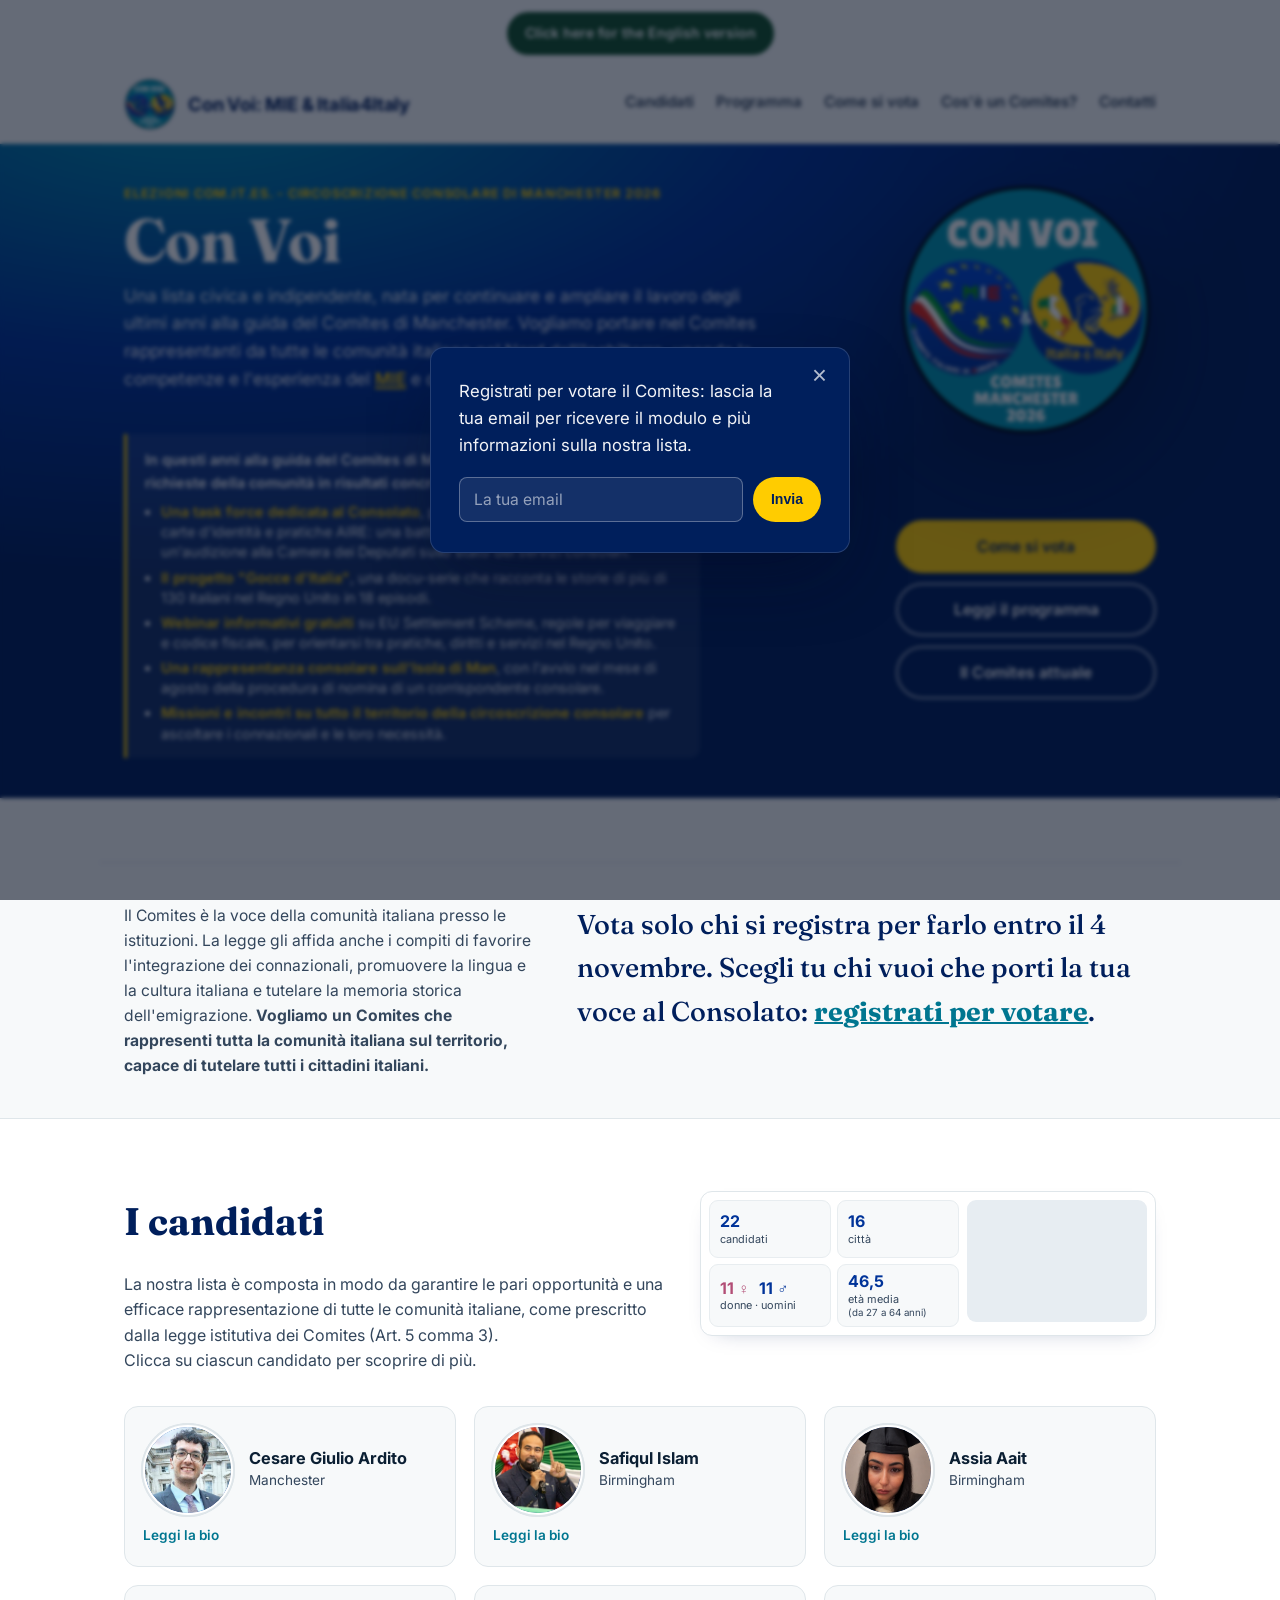
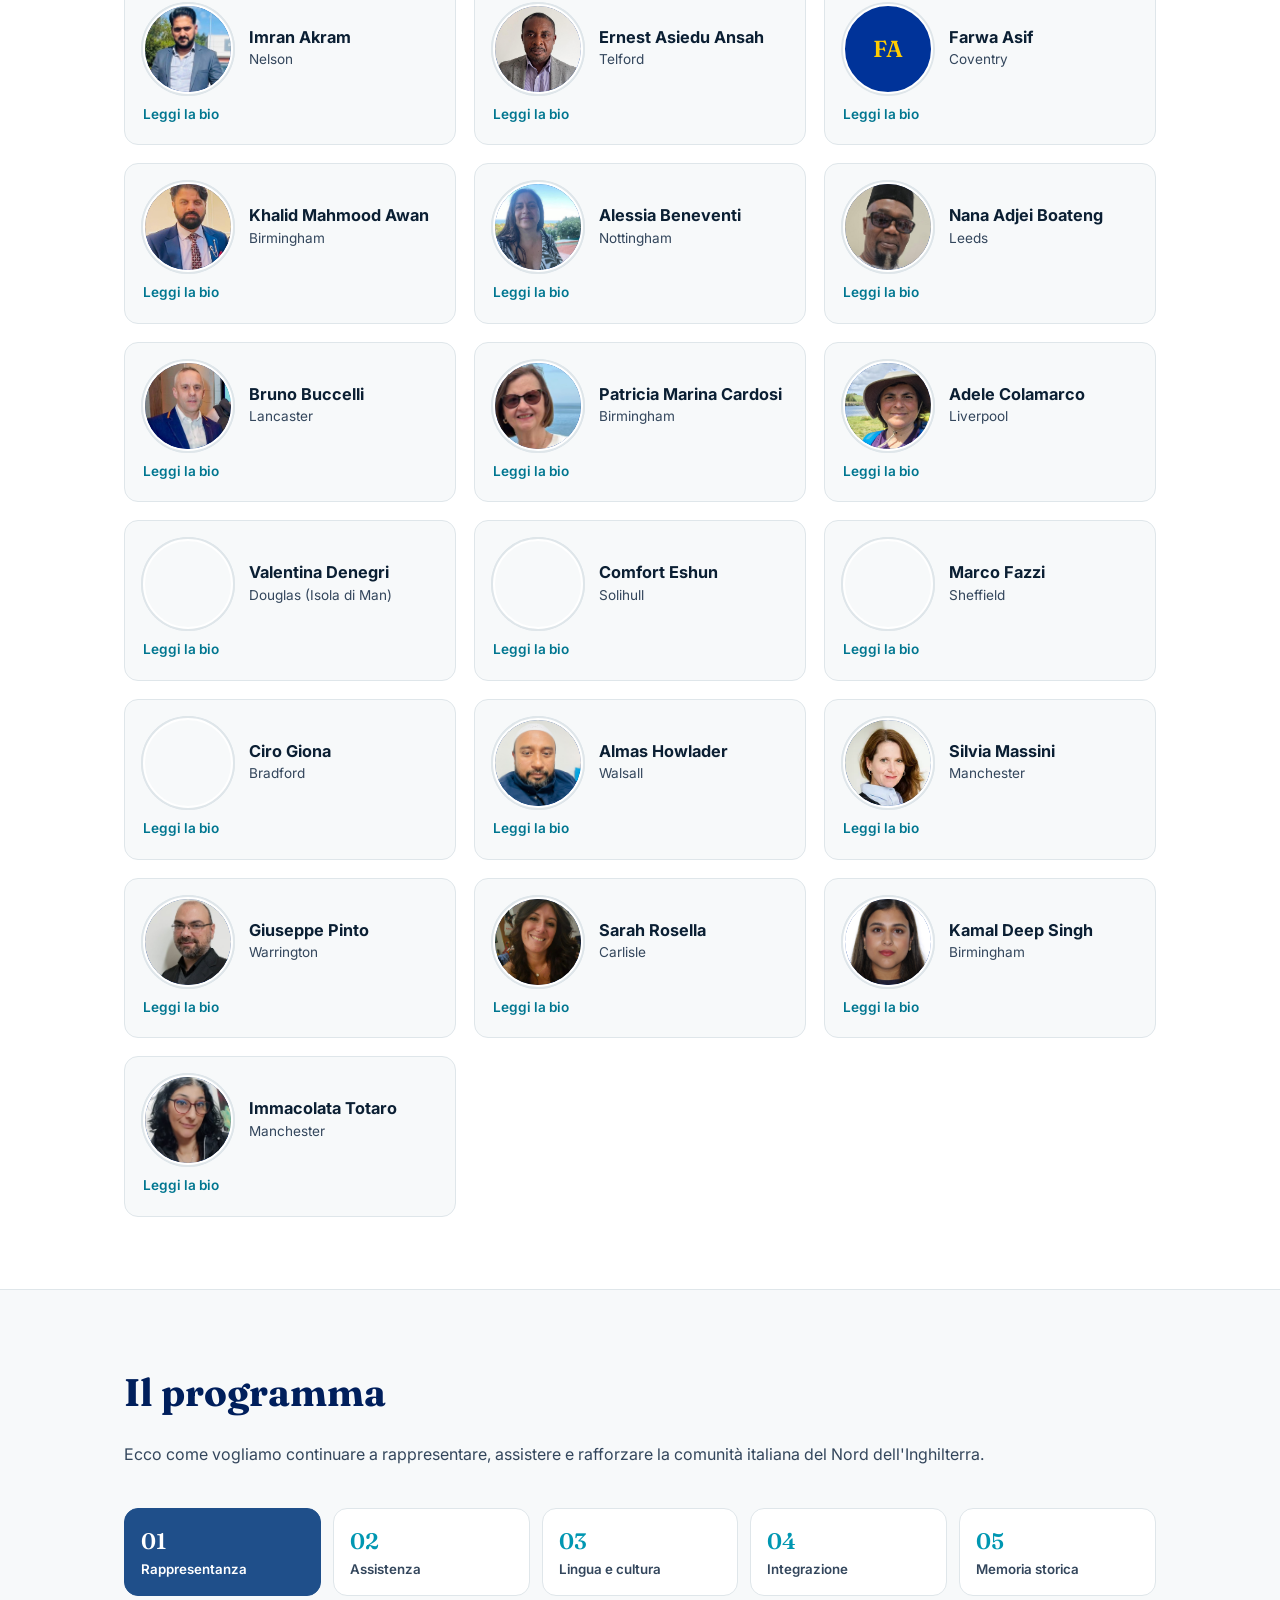
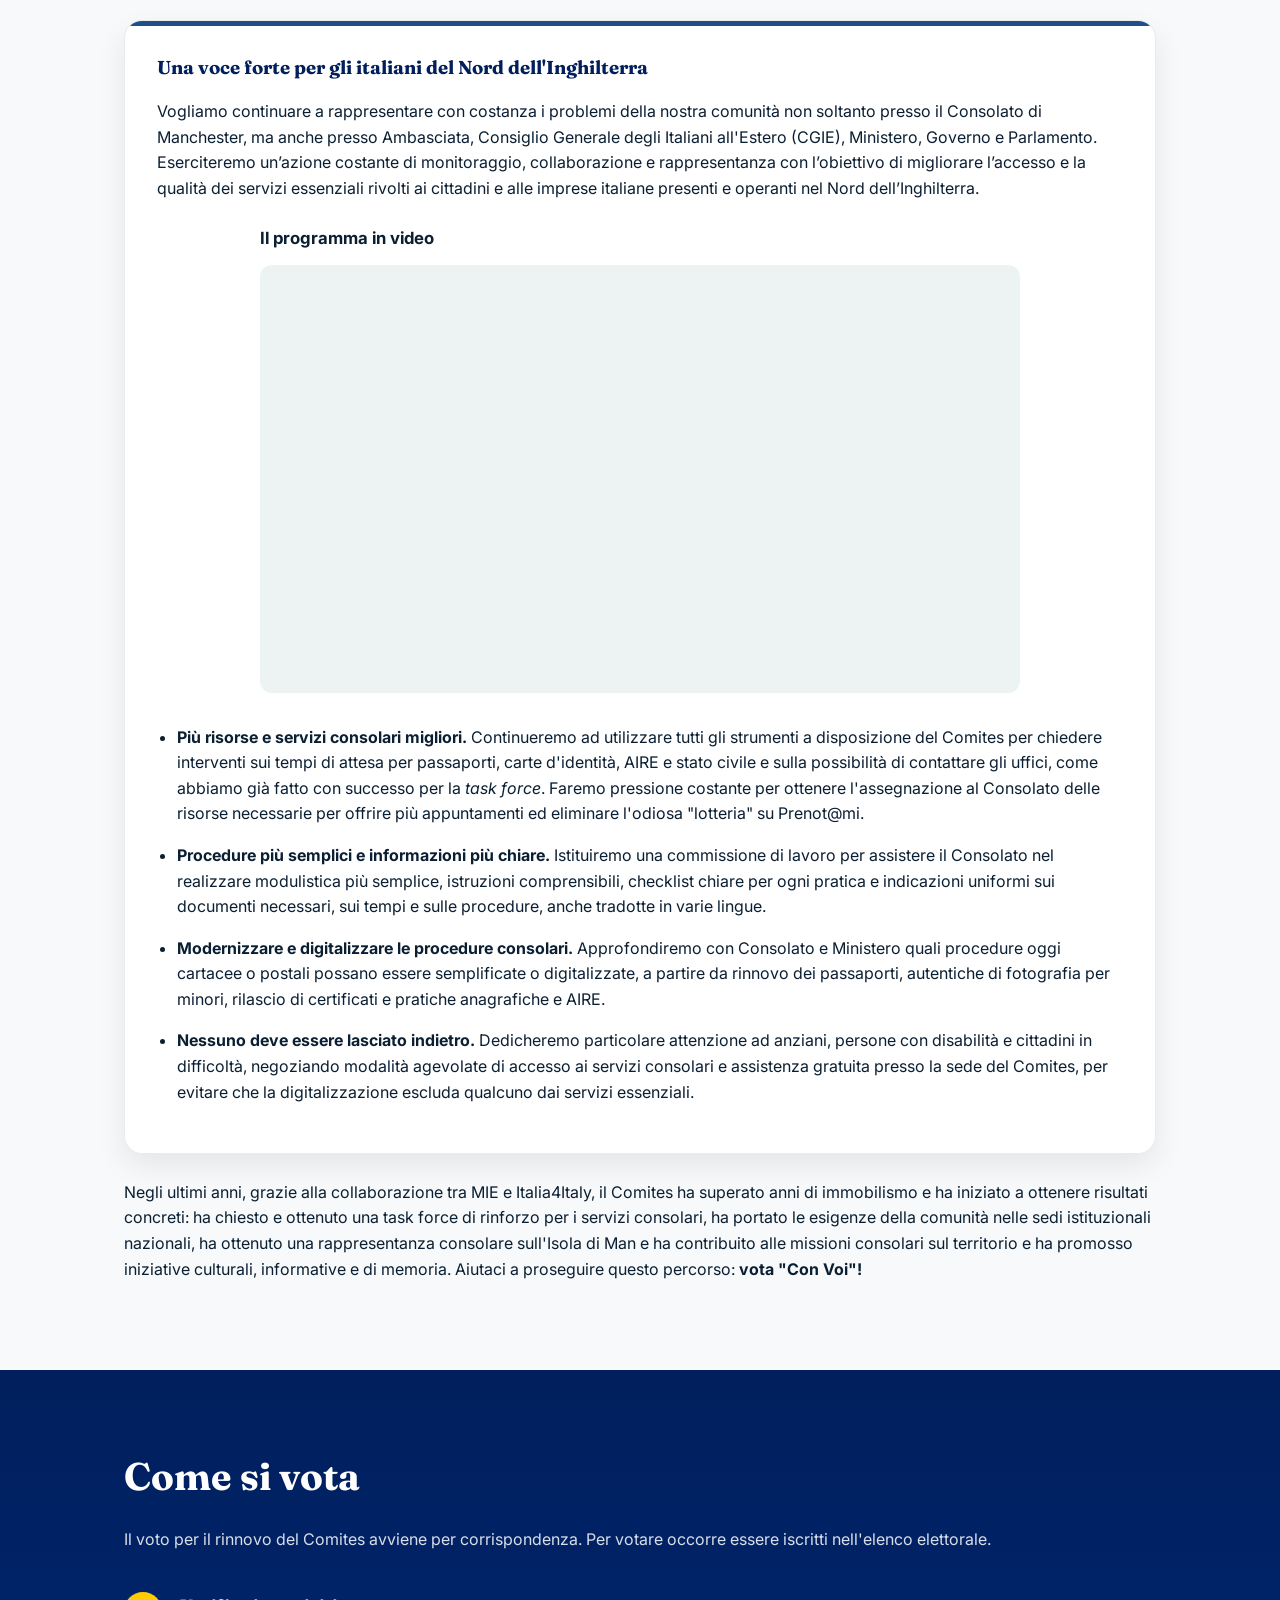
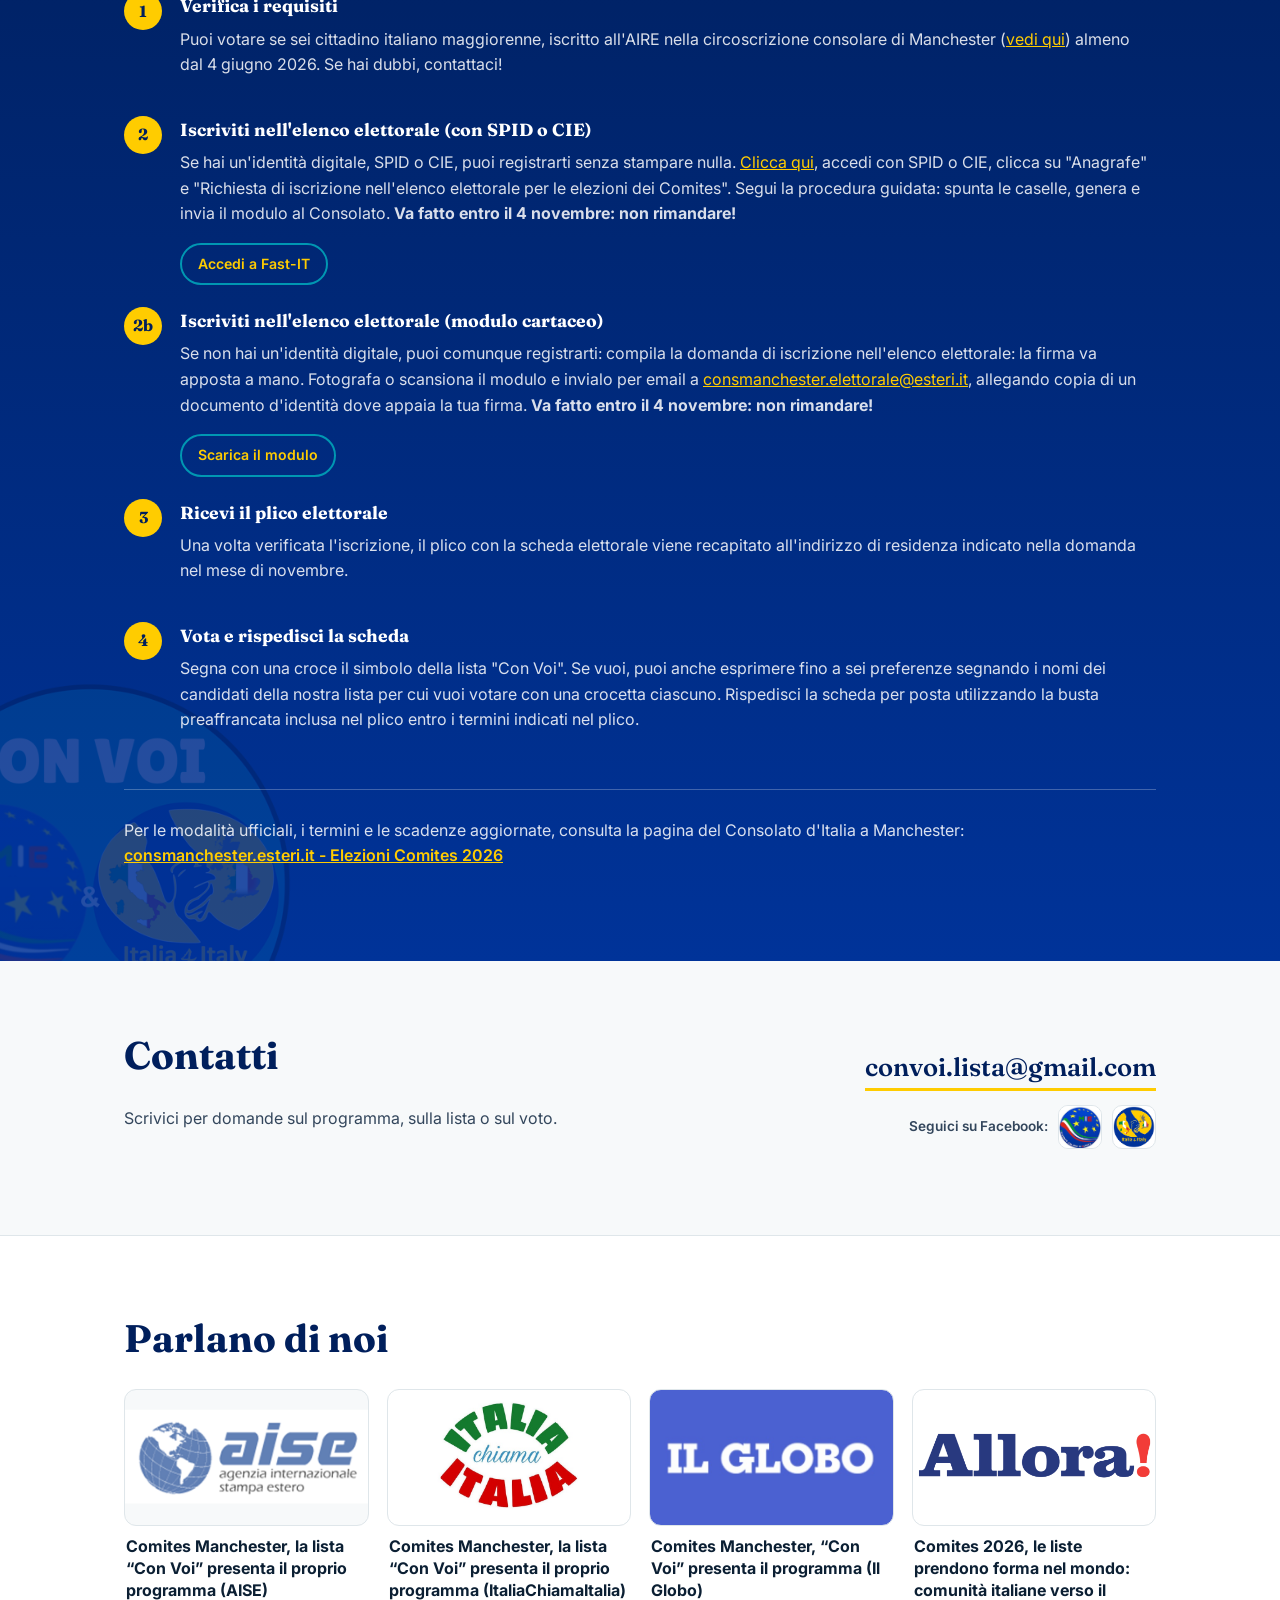
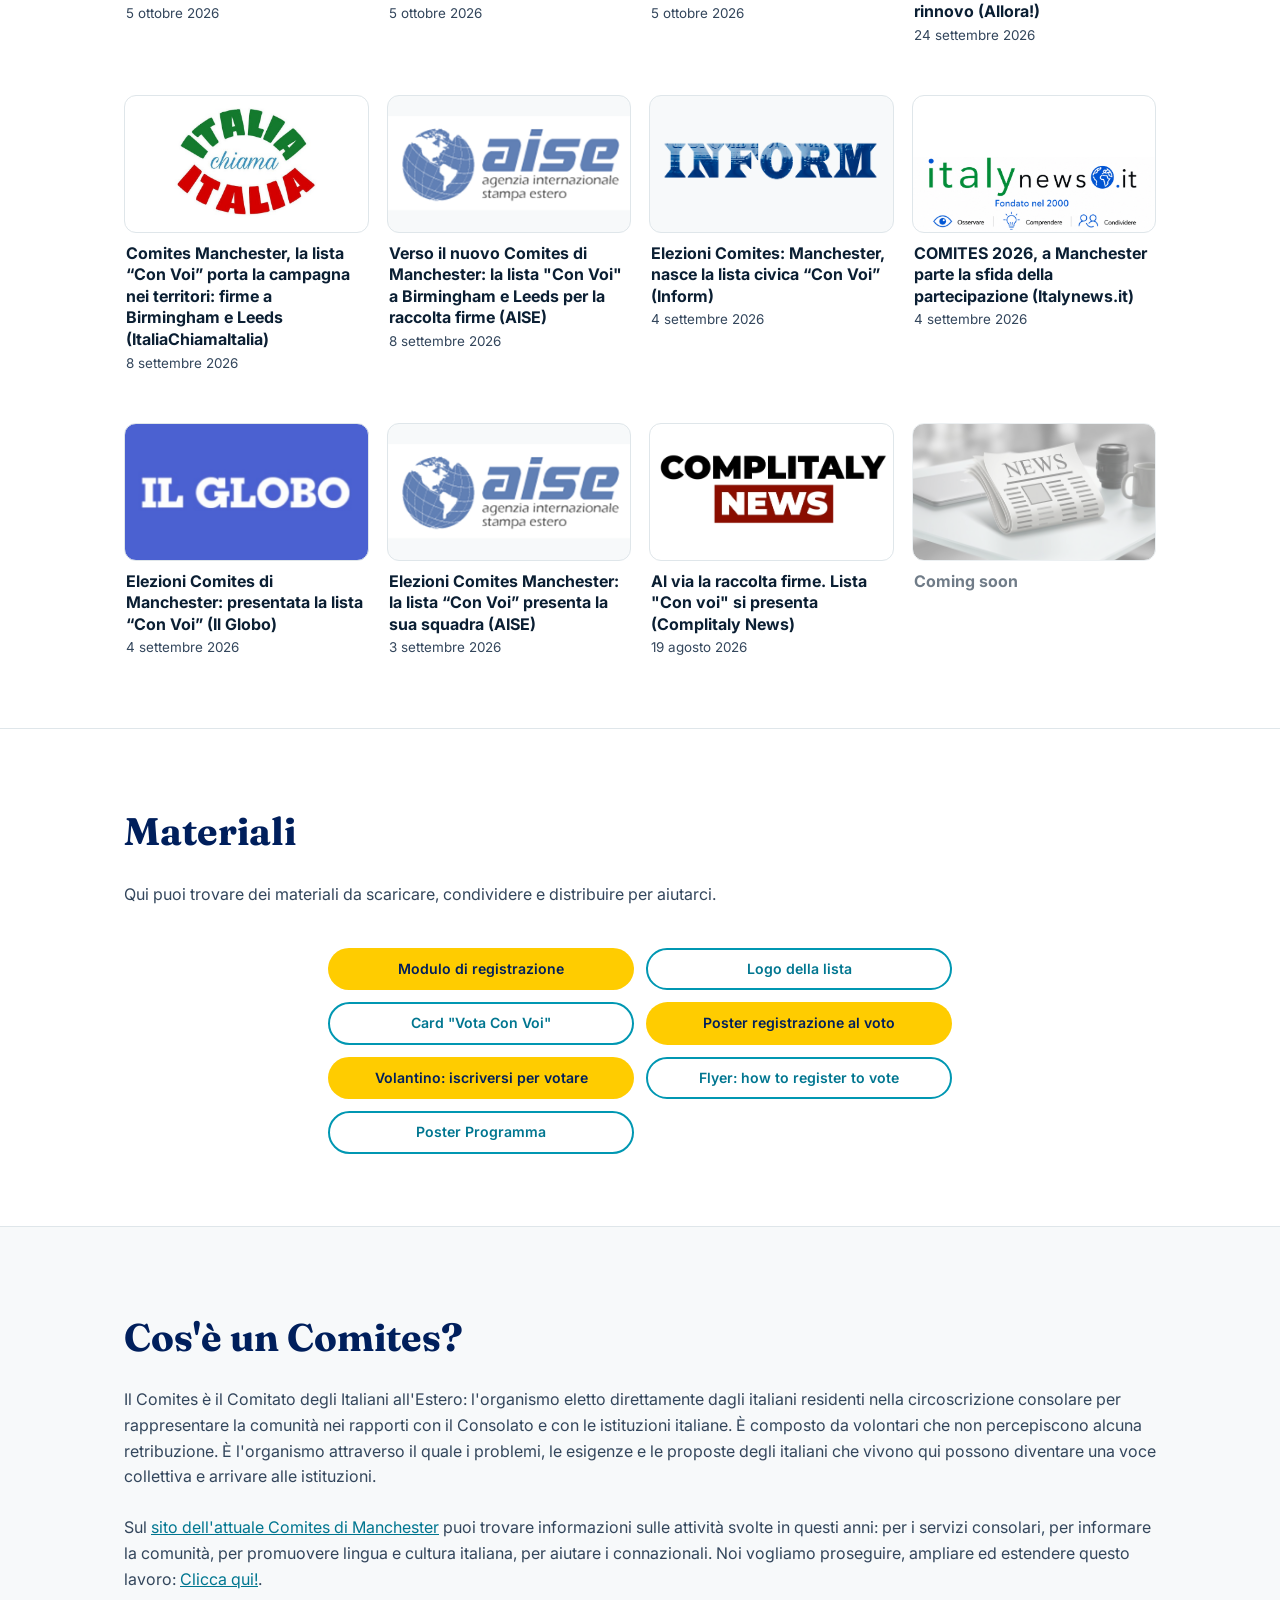
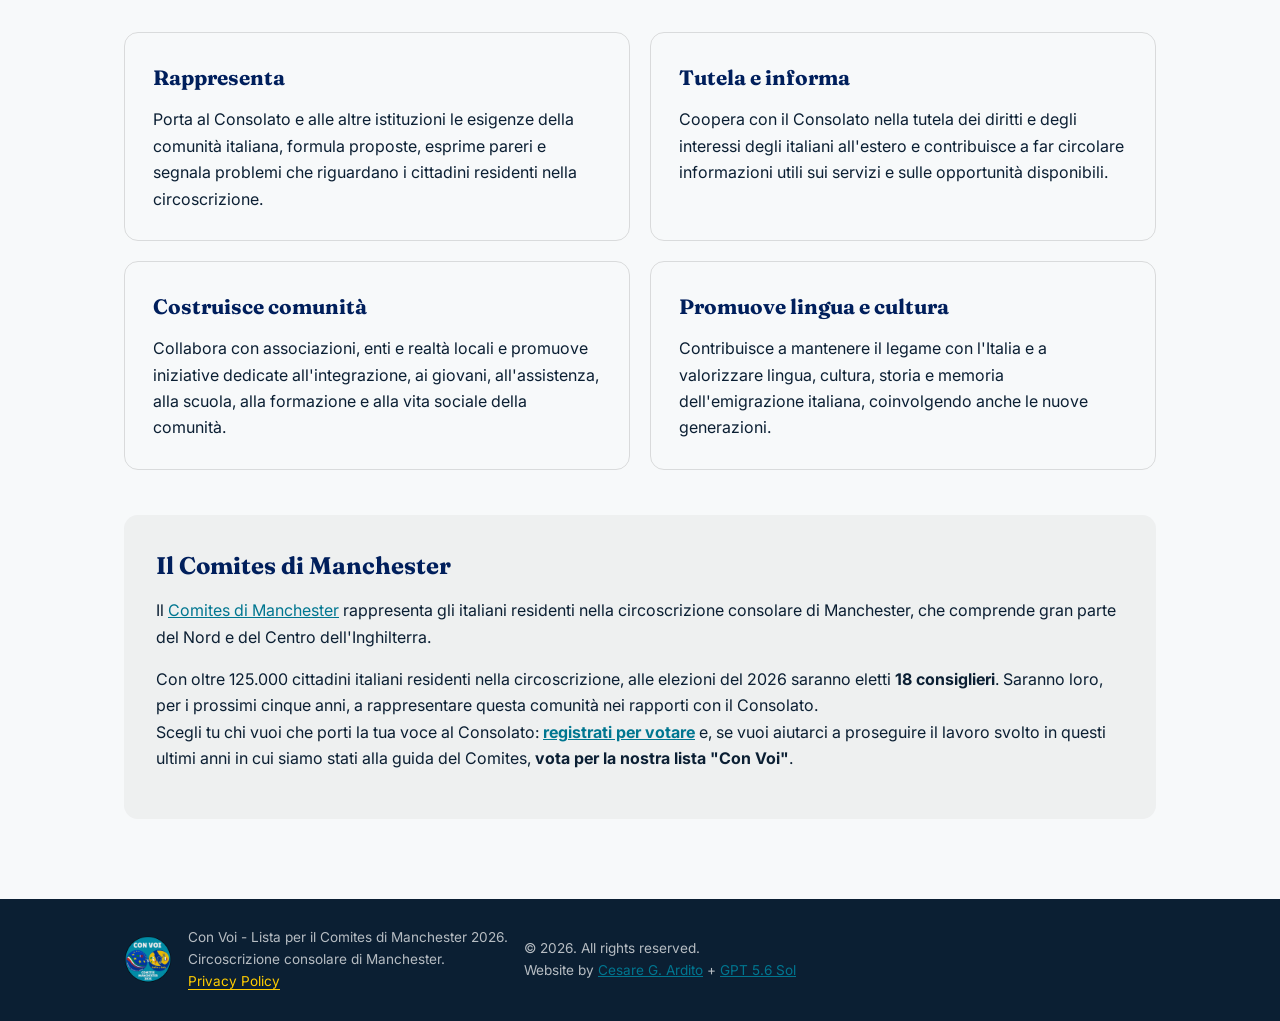
==== index.html @ f7270105 "Add files via upload" ====
<!DOCTYPE html>
<html lang="it">
<head>
<meta charset="UTF-8">
<meta name="viewport" content="width=device-width, initial-scale=1.0">
<title>Con Voi | Lista Comites Manchester 2026</title>

<meta
  name="description"
  content="Con Voi è la lista civica MIE e Italia4Italy per le elezioni del Comites di Manchester 2026. Scopri i candidati, il programma e come registrarti per votare."
>

<link rel="canonical" href="https://listaconvoi.github.io/home">
<meta name="facebook-domain-verification" content="l0fydimz7vtd81hke3ul7xi5rno97t" />
<meta name="robots" content="index,follow,max-image-preview:large">
<meta name="theme-color" content="#001f5c">

<!-- Anteprima social -->
<meta property="og:locale" content="it_IT">
<meta property="og:type" content="website">
<meta property="og:site_name" content="Con Voi MIE Italia4Italy">

<meta
  property="og:title"
  content="Con Voi - Comites Manchester 2026"
>

<meta
  property="og:description"
  content="Una lista civica per rappresentare gli italiani nel Nord dell'Inghilterra. Scopri i candidati, il programma e come votare."
>

<meta property="og:url" content="https://listaconvoi.github.io/home">

<meta
  property="og:image"
  content="https://listaconvoi.github.io/home/assets/logosocial.png"
>

<meta property="og:image:type" content="image/jpeg">
<meta property="og:image:width" content="1200">
<meta property="og:image:height" content="630">

<meta
  property="og:image:alt"
  content="Con Voi - Lista per il Comites di Manchester 2026"
>

<!-- Card per X/Twitter -->
<meta name="twitter:card" content="summary_large_image">

<meta
  name="twitter:title"
  content="Con Voi - Comites Manchester 2026"
>

<meta
  name="twitter:description"
  content="Una lista civica per rappresentare gli italiani nel Nord dell'Inghilterra. Scopri i candidati, il programma e come votare."
>

<meta
  name="twitter:image"
  content="https://listaconvoi.github.io/home/assets/logosocial.png"
>
<link rel="icon" href="assets/favicon.png">
<link rel="preconnect" href="https://fonts.googleapis.com">
<link rel="preconnect" href="https://fonts.gstatic.com" crossorigin>
<link href="https://fonts.googleapis.com/css2?family=Fraunces:opsz,wght@9..144,400;9..144,500;9..144,600;9..144,700&family=Inter:wght@400;500;600;700&display=swap" rel="stylesheet">
<link rel="stylesheet" href="https://unpkg.com/leaflet@1.9.4/dist/leaflet.css">
<link rel="stylesheet" href="style.css">
<style>
  /* Video di approfondimento nei cinque tab del programma */
  .programma-video {
    width: 100%;
    max-width: 760px;
    margin: 1.5rem auto 2rem;
  }
  .programma-video h4 {
    margin: 0 0 0.8rem;
    font-size: 1.05rem;
  }
  .programma-video-frame {
    width: 100%;
    aspect-ratio: 16 / 9;
    border-radius: 12px;
    overflow: hidden;
    background: #edf3f2;
  }
  .programma-video-frame iframe {
    display: block;
    width: 100%;
    height: 100%;
    border: 0;
  }
  .programma-video-placeholder {
    display: flex;
    align-items: center;
    justify-content: center;
    box-sizing: border-box;
    border: 1px dashed #9cafaa;
    color: #4e625d;
    font-weight: 600;
    text-align: center;
    padding: 1rem;
  }
</style>

</head>
<body>

<a class="skip-link" href="#main">Vai al contenuto</a>

<div class="wrap language-switch" style="display: flex; justify-content: center; padding-top: 0.75rem; padding-bottom: 0.75rem;">
  <a class="btn btn-small btn-primary"
     href="index-en.html"
     hreflang="it"
     aria-label="Read the Italian version" style="background: #14532d; border-color: #14532d; color: #ffffff;">Click here for the English version</a>
</div>

<header class="site-header">
  <div class="wrap header-inner">
    <div class="brand">
      <img src="assets/logo-512.png" alt="Con Voi - Comites Manchester 2026" class="brand-mark">
      <span class="brand-name">Con Voi: MIE &amp; Italia4Italy</span>
    </div>
    <nav class="site-nav" aria-label="Navigazione principale">
      <a href="#candidati">Candidati</a>
      <a href="#programma">Programma</a>
      <a href="#come-si-vota">Come si vota</a>
      <a href="#cos-e-un-comites">Cos'è un Comites?</a>
      <a href="#contatti">Contatti</a>
    </nav>
  </div>
</header>

<main id="main">

  <section class="hero">
    <div class="wrap hero-wrap">
      <div class="hero-inner">
        <p class="eyebrow">Elezioni Com.It.Es. - Circoscrizione consolare di Manchester 2026</p>
        <h1>Con Voi</h1>
        <p class="hero-lede">Una lista civica e indipendente, nata per continuare e ampliare il lavoro degli ultimi anni alla guida del Comites di Manchester. Vogliamo portare nel Comites rappresentanti da tutte le comunità italiane nel Nord dell'Inghilterra, unendo le competenze e l'esperienza del <a href="https://www.mieuropa.it/" target="_blank" rel="noopener">MIE</a> e di <a href="https://italia4italy.wordpress.com/" target="_blank" rel="noopener">Italia4Italy</a>.<br><br></p>
        <div class="hero-record">
          <p class="hero-record-lead">In questi anni alla guida del Comites di Manchester abbiamo trasformato le richieste della comunità in risultati concreti:</p>
          <ul class="hero-record-list">
            <li><strong>Una task force dedicata al Consolato</strong>, per affrontare i ritardi su passaporti, carte d'identità e pratiche AIRE: una battaglia portata avanti fino a un'audizione alla Camera dei Deputati sullo stato dei servizi consolari.</li>
            <li><strong>Il progetto "Gocce d'Italia"</strong>, una docu-serie che racconta le storie di più di 130 italiani nel Regno Unito in 18 episodi.</li>
            <li><strong>Webinar informativi gratuiti</strong> su EU Settlement Scheme, regole per viaggiare e codice fiscale, per orientarsi tra pratiche, diritti e servizi nel Regno Unito.</li>
 <li><strong>Una rappresentanza consolare sull'Isola di Man</strong>, con l'avvio nel mese di agosto della procedura di nomina di un corrispondente consolare.</li>
            <li><strong>Missioni e incontri su tutto il territorio della circoscrizione consolare</strong> per ascoltare i connazionali e le loro necessità.</li>
          </ul>
        </div>
      </div>
      <div class="hero-seal" aria-hidden="true">
        <img src="assets/logo-512.png" alt="">
      </div>
      <div class="hero-actions">
        <a class="btn btn-primary" href="#come-si-vota">Come si vota</a>
        <a class="btn btn-ghost" href="#programma">Leggi il programma</a>
        <a class="btn btn-ghost" href="https://www.comitesmanchester.co.uk" target="_blank" rel="noopener">Il Comites attuale</a>
      </div>
    </div>
  </section>

  <section class="intro">
    <div class="wrap intro-grid">
      <p class="intro-small">Il Comites è la voce della comunità italiana presso le istituzioni. La legge gli affida anche i compiti di favorire l'integrazione dei connazionali, promuovere la lingua e la cultura italiana e tutelare la memoria storica dell'emigrazione. <b>Vogliamo un Comites che rappresenti tutta la comunità italiana sul territorio, capace di tutelare tutti i cittadini italiani. </b></p>
      <p class="intro-lead">Vota solo chi si registra per farlo entro il 4 novembre. Scegli tu chi vuoi che porti la tua voce al Consolato: <strong><a href="#come-si-vota">registrati per votare</a></strong>.</p>
    </div>
  </section>

  <section id="candidati" class="candidati">
    <div class="wrap">
      <div class="candidati-head">
        <div class="candidati-heading">
          <h2 class="section-title">I candidati</h2>
          <p class="section-sub">La nostra lista è composta in modo da garantire le pari opportunità e una efficace rappresentazione di tutte le comunità italiane, come prescritto dalla legge istitutiva dei Comites (Art. 5 comma 3). <br>Clicca su ciascun candidato per scoprire di più.</p>
        </div>

        <aside class="candidate-board" aria-label="La lista in numeri">
          <div class="candidate-stats">
            <div class="candidate-stat">
              <strong>22</strong>
              <span>candidati</span>
            </div>

            <div class="candidate-stat">
              <strong>16</strong>
              <span>città</span>
            </div>

            <div class="candidate-stat candidate-stat-gender">
              <div class="candidate-gender-row">
                <span class="candidate-gender-f"><b>11</b> ♀</span>
                <span class="candidate-gender-m"><b>11</b> ♂</span>
              </div>
              <span>donne · uomini</span>
            </div>

            <div class="candidate-stat">
              <strong>46,5</strong>
              <span>età media</span>
              <small>(da 27 a 64 anni)</small>
            </div>
          </div>

          <div id="candidate-map" class="candidate-map" aria-label="Mappa delle città rappresentate"></div>
        </aside>
      </div>

      <ol class="candidati-grid" id="candidati-grid"></ol>
    </div>
  </section>
 
<section id="programma" class="programma">
  <div class="wrap">
    <h2 class="section-title">Il programma</h2>
    <p class="section-sub">Ecco come vogliamo continuare a rappresentare, assistere e rafforzare la comunità italiana del Nord dell'Inghilterra.</p>

    <div class="pillar-index" role="tablist" aria-label="Sezioni del programma">
      <button class="pillar-btn is-active" role="tab" aria-selected="true" aria-controls="p1" id="tab-p1" data-target="p1">
        <span class="pillar-num">01</span>
        <span class="pillar-label">Rappresentanza</span>
      </button>

      <button class="pillar-btn" role="tab" aria-selected="false" aria-controls="p2" id="tab-p2" data-target="p2">
        <span class="pillar-num">02</span>
        <span class="pillar-label">Assistenza</span>
      </button>

      <button class="pillar-btn" role="tab" aria-selected="false" aria-controls="p3" id="tab-p3" data-target="p3">
        <span class="pillar-num">03</span>
        <span class="pillar-label">Lingua e cultura</span>
      </button>

      <button class="pillar-btn" role="tab" aria-selected="false" aria-controls="p4" id="tab-p4" data-target="p4">
        <span class="pillar-num">04</span>
        <span class="pillar-label">Integrazione</span>
      </button>

      <button class="pillar-btn" role="tab" aria-selected="false" aria-controls="p5" id="tab-p5" data-target="p5">
        <span class="pillar-num">05</span>
        <span class="pillar-label">Memoria storica</span>
      </button>
    </div>

    <div class="pillar-panels">

      <article class="pillar-panel is-active" id="p1" role="tabpanel" aria-labelledby="tab-p1">
        <h3>Una voce forte per gli italiani del Nord dell'Inghilterra</h3>

        <p>
          Vogliamo continuare a rappresentare con costanza i problemi della nostra comunità non soltanto presso il Consolato di Manchester, ma anche presso Ambasciata, Consiglio Generale degli Italiani all'Estero (CGIE), Ministero, Governo e Parlamento. Eserciteremo un’azione costante di monitoraggio, collaborazione e rappresentanza con l’obiettivo di migliorare l’accesso e la qualità dei servizi essenziali rivolti ai cittadini e alle imprese italiane presenti e operanti nel Nord dell’Inghilterra.
        </p>

        <div class="programma-video">
          <h4>Il programma in video</h4>
          <div class="programma-video-frame">
            <iframe src="https://www.youtube-nocookie.com/embed/w7zcG3Gxh0o"
                    title="Con Voi: il programma sulla Rappresentanza"
                    loading="lazy"
                    referrerpolicy="strict-origin-when-cross-origin"
                    allow="accelerometer; autoplay; clipboard-write; encrypted-media; gyroscope; picture-in-picture; web-share"
                    allowfullscreen></iframe>
          </div>
        </div>

        <ul>
          <li>
            <strong>Più risorse e servizi consolari migliori.</strong>
            Continueremo ad utilizzare tutti gli strumenti a disposizione del Comites per chiedere interventi sui tempi di attesa per passaporti, carte d'identità, AIRE e stato civile e sulla possibilità di contattare gli uffici, come abbiamo già fatto con successo per la <i>task force</i>. Faremo pressione costante per ottenere l'assegnazione al Consolato delle risorse necessarie per offrire più appuntamenti ed eliminare l'odiosa "lotteria" su Prenot@mi.
          </li>

          <li>
            <strong>Procedure più semplici e informazioni più chiare.</strong>
            Istituiremo una commissione di lavoro per assistere il Consolato nel realizzare modulistica più semplice, istruzioni comprensibili, checklist chiare per ogni pratica e indicazioni uniformi sui documenti necessari, sui tempi e sulle procedure, anche tradotte in varie lingue.
          </li>

          <li>
            <strong>Modernizzare e digitalizzare le procedure consolari.</strong>
Approfondiremo con Consolato e Ministero quali procedure oggi cartacee o postali possano essere semplificate o digitalizzate, a partire da rinnovo dei passaporti, autentiche di fotografia per minori, rilascio di certificati e pratiche anagrafiche e AIRE.
          </li>

          <li>
            <strong>Nessuno deve essere lasciato indietro.</strong>
            Dedicheremo particolare attenzione ad anziani, persone con disabilità e cittadini in difficoltà, negoziando modalità agevolate di accesso ai servizi consolari e assistenza gratuita presso la sede del Comites, per evitare che la digitalizzazione escluda qualcuno dai servizi essenziali.
          </li>
        </ul>


      </article>


      <article class="pillar-panel" id="p2" role="tabpanel" aria-labelledby="tab-p2" hidden>
        <h3>Un Comites vicino ai cittadini e presente sul territorio</h3>

        <p>
          Vogliamo rendere il Comites un punto di riferimento concreto per orientare i cittadini, raccogliere i problemi della comunità e facilitare l'accesso ai servizi.
        </p>

        <div class="programma-video">
          <h4>Il programma in video</h4>
          <!-- Sostituire il placeholder con un iframe YouTube quando il video sarà disponibile. -->
          <div class="programma-video-frame programma-video-placeholder">Video in arrivo</div>
        </div>

        <ul>
          <li>
            <strong>Una sede del Comites a Manchester aperta al pubblico.</strong>
            Vogliamo aprire uno spazio vicino al Consolato accessibile al pubblico, con orari di apertura regolari. Intendiamo assumere personale di segreteria per offrire informazioni, raccogliere segnalazioni, fornire assistenza e supportare gratuitamente i cittadini.
          </li>

          <li>
            <strong>Proseguire e rafforzare lo Sportello del Cittadino.</strong>
            Continueremo a raccogliere segnalazioni per individuare i problemi ricorrenti e manterremo in ciascuna Assemblea un momento di confronto con il Consolato.
          </li>

          <li>
            <strong>Servizi consolari più vicini alle comunità.</strong>
            Continueremo a sostenere attivamente e a sollecitare le richieste che abbiamo già promosso nel Comites per ottenere ulteriori presidi consolari stabili sul territorio, in particolare a Leeds. Proseguiremo inoltre la collaborazione con il Consolato, come fatto nel 2026, per portare servizi e funzionari anche nelle aree più lontane da Manchester, ampliando dove possibile le pratiche disponibili oltre ai passaporti.
          </li>

          <li>
            <strong>Misurare i problemi e garantire maggiore trasparenza.</strong>
            Promuoveremo ricerche e studi qualitativi e quantitativi sulle principali criticità della comunità e sull'accesso ai servizi, per sviluppare soluzioni basate su ricerche e dati solidi. Pubblicheremo le richieste presentate dal Comites, le risposte ricevute, i progetti avviati, le risorse utilizzate e i risultati ottenuti.
          </li>
        </ul>
      </article>


      <article class="pillar-panel" id="p3" role="tabpanel" aria-labelledby="tab-p3" hidden>
        <h3>Mantenere vivo il legame con l'Italia e renderlo accessibile alle nuove generazioni</h3>

        <p>
          Lingua e cultura rappresentano uno dei principali legami fra una comunità italiana all'estero e l'Italia, soprattutto per le nuove generazioni.
        </p>

        <div class="programma-video">
          <h4>Il programma in video</h4>
          <!-- Sostituire il placeholder con un iframe YouTube quando il video sarà disponibile. -->
          <div class="programma-video-frame programma-video-placeholder">Video in arrivo</div>
        </div>

        <ul>
          <li>
            <strong>Sostenere i corsi di lingua e cultura italiana.</strong>
            Collaboreremo con associazioni e realtà educative presenti sul territorio per far conoscere e rafforzare l'offerta rivolta a bambini, giovani e adulti.
          </li>

          <li>
            <strong>Avvicinare seconde e terze generazioni alla lingua italiana.</strong>
            Sosterremo iniziative che permettano ai figli e ai nipoti degli italiani emigrati di mantenere o recuperare il proprio rapporto linguistico e culturale con l'Italia, incoraggiandoli a studiare l'italiano anche per GCSE e A-level.
          </li>

          <li>
            <strong>Promuovere la cultura italiana sul territorio.</strong>
            Organizzeremo e sosterremo iniziative dedicate a cinema, letteratura, musica, teatro, arte, scienza e tradizioni, collaborando con associazioni, università, scuole e istituzioni culturali.
          </li>

          <li>
            <strong>Mettere in rete realtà italiane e britanniche.</strong>
            Favoriremo collaborazioni, scambi e gemellaggi culturali ed educativi capaci di creare rapporti duraturi e raggiungere nuovi pubblici.
          </li>
        </ul>
      </article>


      <article class="pillar-panel" id="p4" role="tabpanel" aria-labelledby="tab-p4" hidden>
        <h3>Informare, orientare e connettere la comunità italiana</h3>

        <p>
          La comunità italiana del Nord dell'Inghilterra comprende persone arrivate da pochi mesi e famiglie presenti da generazioni, lavoratori, studenti, professionisti, imprenditori, pensionati e cittadini provenienti da percorsi migratori molto diversi. Il Comites deve rappresentarli tutti.
        </p>

        <div class="programma-video">
          <h4>Il programma in video</h4>
          <!-- Sostituire il placeholder con un iframe YouTube quando il video sarà disponibile. -->
          <div class="programma-video-frame programma-video-placeholder">Video in arrivo</div>
        </div>

        <ul>
          <li>
            <strong>Informazioni chiare e tempestive sulla vita nel Regno Unito.</strong>
            Continueremo a realizzare articoli, guide, incontri e webinar su soggiorno, lavoro, welfare, sanità, scuola, servizi pubblici e cambiamenti normativi che interessano gli italiani.
          </li>

          <li>
            <strong>Proseguire il progetto “Nuovi Italiani”.</strong>
            Rafforzeremo il progetto dedicato ai cittadini italiani provenienti da percorsi di migrazione secondaria, favorendone informazione, partecipazione civica e un rapporto più diretto con le istituzioni italiane.
          </li>

          <li>
            <strong>Un Comites realmente presente sul territorio.</strong>
            Valorizzeremo associazioni, professionisti, imprese e comunità locali, utilizzando la presenza dei consiglieri nelle diverse città come punto di ascolto e collegamento con Manchester e creando una rete allargata di referenti territoriali del Comites.
          </li>
        </ul>
      </article>


      <article class="pillar-panel" id="p5" role="tabpanel" aria-labelledby="tab-p5" hidden>
        <h3>Conservare e raccontare la storia di tutte le comunità italiane sul territorio</h3>

        <p>
          La storia dell'emigrazione italiana nel Nord dell'Inghilterra appartiene alla comunità di oggi e alle generazioni che verranno.
        </p>

        <div class="programma-video">
          <h4>Il programma in video</h4>
          <!-- Sostituire il placeholder con un iframe YouTube quando il video sarà disponibile. -->
          <div class="programma-video-frame programma-video-placeholder">Video in arrivo</div>
        </div>

        <ul>
          <li>
            <strong>Proseguire i progetti audiovisivi e documentari.</strong>
            Continueremo l'esperienza della docu-serie “Gocce d'Italia”, sviluppando nuovi progetti per raccogliere direttamente le storie degli italiani presenti sul territorio.
          </li>

          <li>
            <strong>Raccogliere e conservare la memoria della comunità.</strong>
            Vogliamo valorizzare testimonianze, fotografie, documenti e ricordi dell'emigrazione italiana, creando un patrimonio accessibile anche alle generazioni future.
          </li>

          <li>
            <strong>Coinvolgere giovani, scuole e nuove generazioni.</strong>
            Lavoreremo affinché la memoria dell'emigrazione italiana venga conosciuta anche da chi non ha vissuto direttamente quelle esperienze, realizzando mini-corsi e materiale per l'insegnamento nelle scuole italiane della storia degli italiani nel Regno Unito.
          </li>

          <li>
            <strong>Raccontare tutte le comunità della circoscrizione.</strong>
            Valorizzeremo le diverse storie locali dell'emigrazione italiana, da Manchester allo Yorkshire, dal Lancashire al Merseyside, dalle Midlands settentrionali all'Isola di Man.
          </li>
        </ul>
      </article>

    </div>

    <br>

    <p class="programma-close">
      Negli ultimi anni, grazie alla collaborazione tra MIE e Italia4Italy, il Comites ha superato anni di immobilismo e ha iniziato a ottenere risultati concreti: ha chiesto e ottenuto una task force di rinforzo per i servizi consolari, ha portato le esigenze della comunità nelle sedi istituzionali nazionali, ha ottenuto una rappresentanza consolare sull'Isola di Man e ha contribuito alle missioni consolari sul territorio e ha promosso iniziative culturali, informative e di memoria. Aiutaci a proseguire questo percorso: <strong>vota "Con Voi"!</strong>
    </p>

  </div>
</section>

  <section id="come-si-vota" class="vota">
    <div class="vota-seal" aria-hidden="true"><img src="assets/logo-512.png" alt=""></div>
    <div class="wrap">
      <h2 class="section-title section-title-light">Come si vota</h2>
      <p class="section-sub section-sub-light">Il voto per il rinnovo del Comites avviene per corrispondenza. Per votare occorre essere iscritti nell'elenco elettorale.</p>

      <ol class="steps">
        <li class="step">
          <span class="step-num">1</span>
          <div>
            <h3>Verifica i requisiti</h3>
            <p>Puoi votare se sei cittadino italiano maggiorenne, iscritto all'AIRE nella circoscrizione consolare di Manchester (<a href="http://www.comitesmanchester.co.uk/territorio">vedi qui</a>) almeno dal 4 giugno 2026. Se hai dubbi, contattaci!</p>
          </div>
        </li>
<li class="step">
          <span class="step-num">2</span>
          <div>
            <h3>Iscriviti nell'elenco elettorale (con SPID o CIE)</h3>
            <p>Se hai un'identità digitale, SPID o CIE, puoi registrarti senza stampare nulla. <a href="https://serviziconsolari.esteri.it">Clicca qui</a>, accedi con SPID o CIE, clicca su "Anagrafe" e "Richiesta di iscrizione nell'elenco elettorale per le elezioni dei Comites". Segui la procedura guidata: spunta le caselle, genera e invia il modulo al Consolato. <strong>Va fatto entro il 4 novembre: non rimandare!</strong></p>
<a class="btn btn-small btn-outline" href="https://serviziconsolari.esteri.it">Accedi a Fast-IT</a>

          </div>
        </li>
        <li class="step">
          <span class="step-num">2b</span>
          <div>
            <h3>Iscriviti nell'elenco elettorale (modulo cartaceo)</h3>
            <p>Se non hai un'identità digitale, puoi comunque registrarti: compila la domanda di iscrizione nell'elenco elettorale: la firma va apposta a mano. Fotografa o scansiona il modulo e invialo per email a <a href="mailto:consmanchester.elettorale@esteri.it">consmanchester.elettorale@esteri.it</a>, allegando copia di un documento d'identità dove appaia la tua firma. <strong>Va fatto entro il 4 novembre: non rimandare!</strong></p>
            <a class="btn btn-small btn-outline" href="assets/domanda-iscrizione-elenco-elettorale.pdf" download>Scarica il modulo</a>
          </div>
        </li>
        <li class="step">
          <span class="step-num">3</span>
          <div>
            <h3>Ricevi il plico elettorale</h3>
            <p>Una volta verificata l'iscrizione, il plico con la scheda elettorale viene recapitato all'indirizzo di residenza indicato nella domanda nel mese di novembre.</p>
          </div>
        </li>
        <li class="step">
          <span class="step-num">4</span>
          <div>
            <h3>Vota e rispedisci la scheda</h3>
            <p>Segna con una croce il simbolo della lista "Con Voi". Se vuoi, puoi anche esprimere fino a sei preferenze segnando i nomi dei candidati della nostra lista per cui vuoi votare con una crocetta ciascuno. Rispedisci la scheda per posta utilizzando la busta preaffrancata inclusa nel plico entro i termini indicati nel plico.</p>
          </div>
        </li>
      </ol>

      <p class="vota-official">Per le modalità ufficiali, i termini e le scadenze aggiornate, consulta la pagina del Consolato d'Italia a Manchester:<br>
      <a href="https://consmanchester.esteri.it/it/news/dal_consolato/2026/08/elezioni-comites-2026-modalita-per-la-richiesta-di-iscrizione-nellelenco-elettorale/" target="_blank" rel="noopener">consmanchester.esteri.it - Elezioni Comites 2026</a></p>
    </div>
  </section>

  <section id="contatti" class="contatti">
    <div class="wrap contatti-inner">
      <div>
        <h2 class="section-title">Contatti</h2>
        <p class="section-sub">Scrivici per domande sul programma, sulla lista o sul voto.</p>
      </div>

      <div class="contatti-links">
        <a class="contact-email" href="mailto:convoi.lista@gmail.com">convoi.lista@gmail.com</a>

        <div class="facebook-links" aria-label="Seguici su Facebook">
          <span class="facebook-label">Seguici su Facebook:</span>

          <a href="https://www.facebook.com/profile.php?id=61593813022107" target="_blank" rel="noopener" aria-label="MIE su Facebook">
            <img src="assets/MIE.jpg" alt="MIE" class="facebook-logo">
          </a>

          <a href="https://www.facebook.com/Italia4Italy" target="_blank" rel="noopener" aria-label="Italia4Italy su Facebook">
            <img src="assets/Italia4Italy.png" alt="Italia4Italy" class="facebook-logo">
          </a>
        </div>
      </div>
    </div>
  </section>

  <section id="parlano-di-noi" class="press-section">
    <div class="wrap">
      <h2 class="section-title">Parlano di noi</h2>

            <div class="press-gallery">
 
  <a class="press-card" href="https://www.aise.it/comitescgie/comites-manchester-la-lista-con-voi-presenta-il-programma/237865/119" target="_blank" rel="noopener">
  <div class="press-thumb" style="background-image: url('assets/aise.jpg');" aria-hidden="true"></div>
  <p class="press-caption">
    <span>Comites Manchester, la lista “Con Voi” presenta il proprio programma (AISE)</span>
    <time datetime="2026-10-05">5 ottobre 2026</time>
  </p>
</a>


   <a class="press-card" href="https://www.italiachiamaitalia.it/regno-unito-comites-manchester-la-lista-con-voi-presenta-il-proprio-programma/" target="_blank" rel="noopener">
  <div class="press-thumb" style="background-image: url('assets/italiachiamaitalia.jpg');" aria-hidden="true"></div>
  <p class="press-caption">
    <span>Comites Manchester, la lista “Con Voi” presenta il proprio programma (ItaliaChiamaItalia)</span>
    <time datetime="2026-10-05">5 ottobre 2026</time>
  </p>
</a>
 
<a class="press-card" href="https://ilglobo.com/news/comites-manchester-con-voi-presenta-il-programma-152504/" target="_blank" rel="noopener">
  <div class="press-thumb" style="background-image: url('assets/ilglobo.jpg');" aria-hidden="true"></div>
  <p class="press-caption">
    <span>Comites Manchester, “Con Voi” presenta il programma (Il Globo)</span>
    <time datetime="2026-10-05">5 ottobre 2026</time>
  </p>
</a>
    
 <a class="press-card" href="https://alloranews.com/italiani-nel-mondo/comites-2026-le-liste-prendono-forma-nel-mondo-comunita-italiane-verso-il-rinnovo" target="_blank" rel="noopener">
  <div class="press-thumb" style="background-image: url('assets/allora.png');" aria-hidden="true"></div>
  <p class="press-caption">
    <span>Comites 2026, le liste prendono forma nel mondo: comunità italiane verso il rinnovo (Allora!)</span>
    <time datetime="2026-09-24">24 settembre 2026</time>
  </p>
</a>





    
</div>
<br><br>
<div class="press-gallery">

     <a class="press-card" href="https://www.italiachiamaitalia.it/comites-manchester-con-voi-birmingham-leeds-firme/" target="_blank" rel="noopener">
  <div class="press-thumb" style="background-image: url('assets/italiachiamaitalia.jpg');" aria-hidden="true"></div>
  <p class="press-caption">
    <span>Comites Manchester, la lista “Con Voi” porta la campagna nei territori: firme a Birmingham e Leeds (ItaliaChiamaItalia)</span>
    <time datetime="2026-09-08">8 settembre 2026</time>
  </p>
</a>


     <a class="press-card" href="https://www.aise.it/comitescgie/verso-il-nuovo-comites-di-manchester-la-lista-con-voi-a-birmingham-e-leeds-per-la-raccolta-firme/236788/143" target="_blank" rel="noopener">
  <div class="press-thumb" style="background-image: url('assets/aise.jpg');" aria-hidden="true"></div>
  <p class="press-caption">
    <span>Verso il nuovo Comites di Manchester: la lista "Con Voi" a Birmingham e Leeds per la raccolta firme (AISE)</span>
    <time datetime="2026-09-08">8 settembre 2026</time>
  </p>
</a>

<a class="press-card" href="https://comunicazioneinform.it/elezioni-comites-manchester-nasce-la-lista-civica-con-voi/" target="_blank" rel="noopener">
  <div class="press-thumb" style="background-image: url('assets/comunica.png');" aria-hidden="true"></div>
  <p class="press-caption">
    <span>Elezioni Comites: Manchester, nasce la lista civica “Con Voi” (Inform)</span>
    <time datetime="2026-09-04">4 settembre 2026</time>
  </p>
</a>

   <a class="press-card" href="https://italynews.it/attualita/2026/09/04/comites-2026-a-manchester-parte-la-sfida-della-partecipazione-128648.html" target="_blank" rel="noopener">
  <div class="press-thumb" style="background-image: url('assets/italynews.png');" aria-hidden="true"></div>
  <p class="press-caption">
    <span>COMITES 2026, a Manchester parte la sfida della partecipazione (Italynews.it)</span>
    <time datetime="2026-09-04">4 settembre 2026</time>
  </p>
</a>
     
     </div>  


<br><br>

    <div class="press-gallery">
<a class="press-card" href="https://ilglobo.com/news/elezioni-comites-di-manchester-presentata-la-lista-con-voi-151056/" target="_blank" rel="noopener">
  <div class="press-thumb" style="background-image: url('assets/ilglobo.jpg');" aria-hidden="true"></div>
  <p class="press-caption">
    <span>Elezioni Comites di Manchester: presentata la lista “Con Voi” (Il Globo)</span>
    <time datetime="2026-09-04">4 settembre 2026</time>
  </p>
</a>


<a class="press-card" href="https://www.aise.it/comitescgie/elezioni-comites-manchester-la-lista-con-voi-presenta-la-sua-squadra/236638/119" target="_blank" rel="noopener">
  <div class="press-thumb" style="background-image: url('assets/aise.jpg');" aria-hidden="true"></div>
  <p class="press-caption">
    <span>Elezioni Comites Manchester: la lista “Con Voi” presenta la sua squadra (AISE)</span>
    <time datetime="2026-09-03">3 settembre 2026</time>
  </p>
</a>


  <a class="press-card" href="https://www.complitaly.uk/notizie/com-it-es-al-via-la-raccolta-firme-lista-con-voi-si-presenta" target="_blank" rel="noopener">
  <div class="press-thumb" style="background-image: url('assets/complitaly.png');" aria-hidden="true"></div>
  <p class="press-caption">
    <span>Al via la raccolta firme. Lista "Con voi" si presenta (Complitaly News)</span>
    <time datetime="2026-08-19">19 agosto 2026</time>
  </p>
</a>


<article class="press-card press-placeholder">
          <div class="press-thumb" aria-hidden="true"></div>
          <p class="press-caption"><span>Coming soon</span><time></time></p>
        </article>


      </div>
    </div>

  </section>

  <section id="materiali" class="materiali candidati">
    <div class="wrap">
      <h2 class="section-title">Materiali</h2>
      <p class="section-sub">Qui puoi trovare dei materiali da scaricare, condividere e distribuire per aiutarci.</p>

      <div class="hero-actions">
        <a class="btn btn-small btn-primary" href="assets/domanda-iscrizione-elenco-elettorale.pdf" download>Modulo di registrazione</a>
        <a class="btn btn-small btn-outline" href="assets/logo-512.png" download>Logo della lista</a>
        <a class="btn btn-small btn-outline" href="assets/biglietto.pdf" download>Card "Vota Con Voi"</a>
        <a class="btn btn-small btn-primary" href="assets/posterregistrazionevoto.pdf" download>Poster registrazione al voto</a>
        <a class="btn btn-small btn-primary" href="assets/registrati.pdf" download>Volantino: iscriversi per votare</a>
        <a class="btn btn-small btn-outline" href="assets/registertovote.pdf" download>Flyer: how to register to vote</a>
        <a class="btn btn-small btn-outline" href="assets/programma.pdf" download>Poster Programma</a>
    <!---   <a class="btn btn-small btn-outline" href="#materiali" download>Materiale 4</a> --->
      </div>
    </div>
  </section>
    </div>
  </section>

<section id="cos-e-un-comites" class="comites-section">
  <div class="wrap">

    <h2 class="section-title">Cos'è un Comites?</h2>
    <p class="section-sub comites-sub">
      Il Comites è il Comitato degli Italiani all'Estero: l'organismo eletto
      direttamente dagli italiani residenti nella circoscrizione consolare
      per rappresentare la comunità nei rapporti con il Consolato e con le
      istituzioni italiane. È composto da volontari che non percepiscono alcuna retribuzione.
    
      È l'organismo attraverso il quale i problemi, le esigenze e le proposte degli italiani che vivono qui possono diventare una voce collettiva e arrivare alle istituzioni.
   <br><br>      Sul <a href="https://www.comitesmanchester.co.uk/">sito dell'attuale Comites di Manchester</a> puoi trovare informazioni sulle attività svolte in questi anni: per i servizi consolari, per informare la comunità, per promuovere lingua e cultura italiana, per aiutare i connazionali. Noi vogliamo proseguire, ampliare ed estendere questo lavoro: <a href="https://www.comitesmanchester.co.uk/">Clicca qui!</a>.
    </p>


    <div class="comites-grid">

      <div class="comites-card">
        <h3>Rappresenta</h3>
        <p>
          Porta al Consolato e alle altre istituzioni le esigenze della comunità
          italiana, formula proposte, esprime pareri e segnala problemi che
          riguardano i cittadini residenti nella circoscrizione.
        </p>
      </div>

      <div class="comites-card">
        <h3>Tutela e informa</h3>
        <p>
          Coopera con il Consolato nella tutela dei diritti e degli interessi
          degli italiani all'estero e contribuisce a far circolare informazioni
          utili sui servizi e sulle opportunità disponibili.
        </p>
      </div>

      <div class="comites-card">
        <h3>Costruisce comunità</h3>
        <p>
          Collabora con associazioni, enti e realtà locali e promuove
          iniziative dedicate all'integrazione, ai giovani, all'assistenza,
          alla scuola, alla formazione e alla vita sociale della comunità.
        </p>
      </div>

      <div class="comites-card">
        <h3>Promuove lingua e cultura</h3>
        <p>
          Contribuisce a mantenere il legame con l'Italia e a valorizzare
          lingua, cultura, storia e memoria dell'emigrazione italiana,
          coinvolgendo anche le nuove generazioni.
        </p>
      </div>

    </div>

    <div class="comites-manchester">
      <h3>Il Comites di Manchester</h3>

      <p>
        Il <a href="https://www.comitesmanchester.co.uk/"> Comites di Manchester</a> rappresenta gli italiani residenti nella
        circoscrizione consolare di Manchester, che comprende gran parte del
        Nord e del Centro dell'Inghilterra.
      </p>

      <p>
        Con oltre 125.000 cittadini italiani residenti nella circoscrizione,
        alle elezioni del 2026 saranno eletti <strong>18 consiglieri</strong>.
        Saranno loro, per i prossimi cinque anni, a rappresentare questa
        comunità nei rapporti con il Consolato. <br> Scegli tu chi vuoi che porti la tua voce al Consolato: <strong><a href="#come-si-vota">registrati per votare</a></strong> e, se vuoi aiutarci
a proseguire il lavoro svolto in questi ultimi anni in cui siamo stati alla guida del Comites, <strong>vota per la nostra lista "Con Voi"</strong>.
      </p>
    </div>
  </div>
</section>



</main>

<footer class="site-footer">
  <div class="wrap footer-inner">
    <img src="assets/logo-512.png" alt="" class="footer-mark" aria-hidden="true">
    <p>Con Voi - Lista per il Comites di Manchester 2026.<br>Circoscrizione consolare di Manchester.<br>
      <button
        type="button"
        class="privacy-policy-open"
        aria-haspopup="dialog"
        aria-controls="privacy-policy-dialog"
      >Privacy Policy</button>
    </p>
    <p>&#169; 2026. All rights reserved.<br> Website by <a href="https://cesaregardito.eu">Cesare G. Ardito</a> + <a href="https://openai.com">GPT 5.6 Sol</a></p>
  </div>
</footer>

<dialog
  id="privacy-policy-dialog"
  class="privacy-policy-dialog"
  aria-labelledby="privacy-policy-title"
>
  <div class="privacy-policy-content">
    <button
      type="button"
      class="privacy-policy-close"
      data-privacy-policy-close
      aria-label="Chiudi la privacy policy"
    >&times;</button>

    <h2 id="privacy-policy-title">Privacy Policy</h2>
    <p class="privacy-policy-date">Ultimo aggiornamento: 28 agosto 2026</p>

    <p>
      Questa informativa descrive il trattamento dei dati personali attraverso
      il sito della lista <strong>Con Voi - Comites Manchester 2026</strong>.
      Per richieste sulla privacy puoi scrivere a
      <a href="mailto:convoi.lista@gmail.com">convoi.lista@gmail.com</a>.
    </p>

    <h3>Dati raccolti e finalità</h3>
    <p>
      Se inserisci volontariamente il tuo indirizzo email nel modulo del sito,
      lo utilizziamo per inviarti il modulo di iscrizione nell'elenco elettorale
      e informazioni relative al voto e alla lista. Se ci contatti via email,
      trattiamo i dati contenuti nel messaggio per rispondere alla richiesta.
      L'invio dei dati è facoltativo.
    </p>
    <p>
      Il sito e i relativi fornitori tecnici possono inoltre trattare dati
      necessari al funzionamento e alla sicurezza, come indirizzo IP, tipo di
      browser, dispositivo, data e ora della connessione.
    </p>

    <h3>Servizi esterni</h3>
    <p>
      Gli invii del modulo sono gestiti da
      <a href="https://formspree.io/legal/privacy-policy/" target="_blank" rel="noopener noreferrer">Formspree</a>.
      Il sito carica inoltre i caratteri tramite
      <a href="https://developers.google.com/fonts/faq/privacy" target="_blank" rel="noopener noreferrer">Google Fonts</a>.
      Questi fornitori possono trattare dati tecnici secondo le rispettive
      informative.
    </p>

    <h3>Cookie</h3>
    <p>
      Il sito utilizza il cookie di prima parte
      <strong>convoi_popup_visto</strong>, con durata di 180 giorni, unicamente
      per ricordare che il popup di registrazione è già stato chiuso o compilato.
      Non utilizziamo cookie pubblicitari o di profilazione.
    </p>

    <h3>Conservazione e diritti</h3>
    <p>
      Conserviamo i dati soltanto per il tempo necessario alle finalità indicate
      e agli eventuali obblighi di legge. Puoi chiedere accesso, rettifica,
      cancellazione o limitazione del trattamento e puoi revocare il consenso
      scrivendo all'indirizzo indicato sopra. Puoi inoltre presentare un reclamo
      all'<a href="https://ico.org.uk/make-a-complaint/" target="_blank" rel="noopener noreferrer">Information Commissioner's Office</a>.
    </p>

    <p>
      I dati non vengono venduti, non vengono usati per profilazione e non sono
      sottoposti a decisioni automatizzate.
    </p>

    <button type="button" class="btn btn-small btn-primary" data-privacy-policy-close>
      Chiudi
    </button>
  </div>
</dialog>

<div id="popup-voto" class="popup-voto" hidden role="dialog" aria-modal="true" aria-label="Registrati per votare">
  <div class="popup-voto-box">
    <button type="button" class="popup-voto-close" aria-label="Chiudi">&times;</button>
    <p class="popup-voto-text">Registrati per votare il Comites: lascia la tua email per ricevere il modulo e più informazioni sulla nostra lista.</p>
    <form class="popup-voto-form" action="" method="POST">
  <input type="hidden" name="access_key" value="8559c1c9-ba7c-4021-9c50-20b107d10e61">
  <input type="hidden" name="subject" value="Nuova registrazione — Con Voi">
  <input class="popup-voto-input" type="email" name="email" placeholder="La tua email" required>
  <button type="submit" class="btn btn-small btn-primary">Invia</button>
</form>
    <p class="popup-voto-stato" hidden></p>
  </div>
</div>

<script src="https://unpkg.com/leaflet@1.9.4/dist/leaflet.js"></script>
<script src="script.js"></script>
</body>
</html>
---- style.css ----
:root{
  --blue: #003399;
  --blue-deep: #001f5c;
  --teal: #0097b2;
  --teal-deep: #007690;
  --gold: #ffcc00;
  --ink: #0b1f33;
  --ink-soft: #33465c;
  --paper: #f7f9fa;
  --white: #ffffff;
  --line: #dfe6ea;
  --radius: 14px;
  --serif: "Fraunces", Georgia, serif;
  --sans: "Inter", -apple-system, BlinkMacSystemFont, "Segoe UI", sans-serif;
  --shadow: 0 12px 32px -16px rgba(0,31,92,0.35);
}

*{ box-sizing: border-box; }
html{ scroll-behavior: smooth; }
@media (prefers-reduced-motion: reduce){
  html{ scroll-behavior: auto; }
  *{ animation-duration: 0.01ms !important; transition-duration: 0.01ms !important; }
}
.pillar-btn {
  cursor: pointer;
}
body{
  margin:0;
  font-family: var(--sans);
  color: var(--ink);
  background: var(--paper);
  line-height: 1.6;
}

.wrap{
  max-width: 1080px;
  margin: 0 auto;
  padding: 0 24px;
}

h1,h2,h3{ font-family: var(--serif); color: var(--blue-deep); margin: 0 0 0.5em; }
a{ color: var(--teal-deep); }
p{ margin: 0 0 1em; }

.skip-link{
  position:absolute; left:-999px; top:0;
  background: var(--blue); color:#fff; padding: 10px 16px; z-index: 100;
}
.skip-link:focus{ left: 12px; top: 12px; }

/* Header */
.site-header{
  position: sticky; top:0; z-index: 50;
  background: rgba(247,249,250,0.92);
  backdrop-filter: blur(8px);
  border-bottom: 1px solid var(--line);
}
.header-inner{
  display:flex; align-items:center; justify-content:space-between;
  padding-top: 12px; padding-bottom: 12px;
}
.brand{ display:flex; align-items:center; gap:12px; }
.brand-mark{ width:52px; height:52px; border-radius:50%; display:block; }
.brand-name{ font-family: var(--sans); font-weight:700; font-size: 1.15rem; color: var(--blue-deep); letter-spacing: -0.01em; }
.site-nav{ display:flex; gap: 22px; }
.site-nav a{
  color: var(--ink-soft); text-decoration:none; font-weight:600; font-size:0.95rem;
  border-bottom: 2px solid transparent; padding-bottom:2px;
}
.site-nav a:hover{ border-color: var(--gold); color: var(--blue-deep); }
@media (max-width: 700px){
  .header-inner{ flex-direction:column; align-items:flex-start; gap:10px; padding-bottom:14px; }
  .site-nav{ gap: 14px; flex-wrap: wrap; }
  .site-nav a{ font-size: 0.85rem; }
}

/* Buttons */
.btn{
  display:inline-block; padding: 12px 22px; border-radius: 999px;
  font-weight: 600; text-decoration:none; font-size: 0.98rem;
  border: 2px solid transparent; transition: transform .15s ease, background .15s ease;
}
.btn:hover{ transform: translateY(-1px); }
.btn-primary{ background: var(--gold); color: var(--blue-deep); }
.btn-primary:hover{ background:#ffd633; }
.btn-ghost{ background: transparent; color: var(--white); border-color: rgba(255,255,255,0.6); }
.btn-ghost:hover{ border-color: var(--white); }
.btn-small{ padding: 8px 16px; font-size: 0.88rem; }
.btn-outline{ background: transparent; color: var(--teal-deep); border-color: var(--teal); }
.btn-outline:hover{ background: var(--teal); color: #fff; }

/* Hero */
.hero{
  position: relative;
  background: radial-gradient(1100px 500px at 15% -10%, var(--teal) 0%, var(--blue) 55%, var(--blue-deep) 100%);
  color: #fff;
  padding: 40px 0 40px;
  overflow: hidden;
}
.hero-wrap{
  display:grid;
  grid-template-columns: minmax(0, 1fr) 260px;
  grid-template-areas:
    "content seal"
    "content actions";
  align-items:start;
  column-gap: 40px;
  row-gap: 18px;
  position: relative; z-index: 2;
}
.hero-inner{ grid-area: content; max-width: 660px; }
.hero-seal{
  grid-area: seal;
  width: 260px; height: 260px;
  justify-self:center;
  filter: drop-shadow(0 24px 48px rgba(0,10,40,0.45));
}
.hero-seal img{ width:100%; height:100%; }
.hero-actions{
  grid-area: actions;
  display:flex; flex-direction:column; gap: 10px;
  width:260px; margin-top:0; justify-self:center;
}
.hero-actions .btn{ width:100%; text-align:center; }
@media (max-width: 900px){
  .hero-wrap{ display:flex; flex-direction:column; align-items:flex-start; gap: 20px; }
  .hero-seal{ order:1; width: 170px; height: 170px; filter: drop-shadow(0 12px 24px rgba(0,10,40,0.4)); }
  .hero-inner{ order:2; max-width:none; }
  .hero-actions{ order:3; width:auto; flex-direction:row; gap:14px; flex-wrap:wrap; }
  .hero-actions .btn{ width:auto; }
}

.eyebrow{
  font-size: 0.8rem; letter-spacing: 0.06em; text-transform: uppercase;
  color: var(--gold); font-weight: 700; margin-bottom: 8px;
}
.hero h1{
  color: #fff; font-size: clamp(2.4rem, 6vw, 3.8rem); line-height: 0.95; margin-bottom: 12px;
  letter-spacing: -0.01em;
}
.hero-lede{ font-size: 1.08rem; color: rgba(255,255,255,0.92); max-width: 60ch; margin-bottom: 0; }
.hero-lede a{ color: var(--gold); font-weight:600; text-decoration-thickness:2px; text-underline-offset:2px; }
.hero-record{
  margin-top: 14px; padding: 14px 18px; border-left: 3px solid var(--gold);
  background: rgba(255,255,255,0.08); border-radius: 0 10px 10px 0;
  font-size: 0.9rem; color: rgba(255,255,255,0.9); max-width: 64ch;
}
.hero-record-lead{ margin: 0 0 8px; font-weight: 600; color: #fff; }
.hero-record-list{ margin: 0; padding-left: 1.1em; }
.hero-record-list li{ margin-bottom: 5px; line-height: 1.4; }
.hero-record-list li:last-child{ margin-bottom: 0; }
.hero-record-list strong{ color: var(--gold); font-weight: 600; }

/* Intro */
.intro{ padding: 64px 0 24px; }
.intro-grid{
  display:grid; grid-template-columns: 1fr 1.4fr; gap: 40px;
  border-top: 1px solid var(--line); padding-top: 40px; align-items: start;
}
.intro-small{ color: var(--ink-soft); font-size: 0.98rem; }
.intro-lead{ font-family: var(--serif); font-size: 1.7rem; color: var(--blue-deep); font-weight:500; }
.intro-lead a{ color: var(--teal-deep); text-decoration-thickness: 2px; }
@media (max-width: 780px){ .intro-grid{ grid-template-columns: 1fr; gap: 20px; } .intro-lead{ font-size: 1.4rem; } }

/* Section titles */
.section-title{ font-size: clamp(1.8rem, 4vw, 2.4rem); }
.section-sub{ color: var(--ink-soft); max-width: 60ch; margin-bottom: 40px; }
.wip-badge{
  display:inline-block; margin: -24px 0 32px; padding: 7px 14px;
  background: rgba(255,204,0,0.15); border: 1px solid rgba(255,204,0,0.4);
  border-radius: 999px; color: var(--blue-deep); font-weight: 700;
  font-size: 0.82rem; letter-spacing: 0.02em;
}
.section-title-light{ color: #fff; }
.section-sub-light{ color: rgba(255,255,255,0.85); }

/* Programma */
.programma{ padding: 72px 0; }
.programma .section-sub{ max-width: none; }
.pillar-index{
  display:grid;
  grid-template-columns: repeat(5, minmax(0, 1fr));
  gap: 12px;
  margin-bottom: 8px;
}
@media (max-width: 780px){ .pillar-index{ grid-template-columns: 1fr 1fr; } }
.pillar-btn{
  display:flex; flex-direction:column; gap:6px; text-align:left;
  background: var(--white); border: 1px solid var(--line); border-radius: var(--radius);
  padding: 18px 16px; font-family: var(--sans);
}
.pillar-num{ font-family: var(--serif); font-size: 1.4rem; color: var(--teal); font-weight:600; }
.pillar-label{ font-weight: 600; color: var(--ink-soft); }
.pillar-panel li {
  margin-bottom: 1rem;
}
/* Candidati */
.candidati{
  --candidato-foto-size: 90px;
  padding: 72px 0;
  background: var(--white);
  border-top: 1px solid var(--line);
  border-bottom: 1px solid var(--line);
}
.candidati-head{
  display:flex;
  justify-content:space-between;
  align-items:flex-start;
  gap:28px;
  margin-bottom:32px;
}

.candidati-heading{ flex:1 1 auto; min-width:0; }
.candidati-heading .section-sub{ margin-bottom:0; }

.candidate-board{
  flex:0 0 auto;
  display:grid;
  grid-template-columns: 250px 180px;
  gap:8px;
  padding:8px;
  background:var(--white);
  border:1px solid var(--line);
  border-radius:12px;
  box-shadow:0 8px 22px -16px rgba(0,31,92,0.38);
}

.candidate-stats{
  display:grid;
  grid-template-columns:1fr 1fr;
  gap:6px;
}

.candidate-stat{
  min-height:58px;
  padding:8px 10px;
  display:flex;
  flex-direction:column;
  justify-content:center;
  background:var(--paper);
  border:1px solid #e8edf0;
  border-radius:9px;
}

.candidate-stat strong,
.candidate-stat b{
  color:var(--blue);
  font-size:1rem;
  line-height:1.1;
  font-weight:700;
}

.candidate-stat > span,
.candidate-stat small{
  margin-top:2px;
  color:var(--ink-soft);
  font-size:0.68rem;
  line-height:1.15;
}

.candidate-stat small{ font-size:0.61rem; }

.candidate-gender-row{
  display:flex;
  align-items:center;
  gap:10px;
  line-height:1;
}

.candidate-gender-f,
.candidate-gender-m{
  font-size:0.93rem;
  font-weight:700;
}

.candidate-gender-f{ color:#b24e76; }
.candidate-gender-f b{ color:#b24e76; }
.candidate-gender-m{ color:var(--blue); }

.candidate-map{
  width:180px;
  height:122px;
  border-radius:9px;
  overflow:hidden;
  background:#e7edf2;
}

.candidate-map .leaflet-control-attribution{
  font-size:8px;
  line-height:1.1;
}

.candidate-map .leaflet-tooltip{
  font-family:var(--sans);
  font-size:0.72rem;
}

@media (max-width: 900px){
  .candidati-head{ display:block; }
  .candidate-board{ margin-top:18px; width:max-content; max-width:100%; }
}

@media (max-width: 540px){
  .candidate-board{
    width:100%;
    grid-template-columns:1fr;
  }
  .candidate-map{
    width:100%;
    height:150px;
  }
}

.candidati-grid{
  list-style: none; margin:0; padding:0;
  display:grid; grid-template-columns: repeat(auto-fill, minmax(260px,1fr)); gap: 18px;
}
.candidato{
  min-width: 0;
  border: 1px solid var(--line); border-radius: var(--radius); padding: 18px;
  background: var(--paper);
}
.candidato-top{
  display:flex;
  align-items:center;
  gap:16px;
  min-width:0;
}
.candidato-foto-shell{
  position:relative;
  width:var(--candidato-foto-size);
  height:var(--candidato-foto-size);
  border-radius:50%;
  flex:0 0 var(--candidato-foto-size);
}
.candidato-foto{
  position:absolute;
  inset:0;
  width:100%;
  height:100%;
  border-radius:50%;
  object-fit:cover;
  border:2px solid var(--white);
  box-shadow:0 0 0 2px var(--line);
}
.candidato-foto-fallback{
  z-index:0; background: var(--blue); color: var(--gold); font-family: var(--serif); font-weight:600;
  display:flex; align-items:center; justify-content:center; font-size: 1.45rem;
}
.candidato-foto-img{ z-index:1; background:var(--paper); }
.candidato-id{ display:flex; flex-direction:column; gap: 2px; min-width:0; }
.candidato-name{ font-weight: 700; font-size: 1.02rem; line-height:1.25; }
.candidato-luogo{ font-size: 0.85rem; color: var(--ink-soft); }
.candidato-bio-toggle{
  margin-top: 12px; background:none; border:none; padding:0; cursor:pointer;
  color: var(--teal-deep); font-weight:600; font-size: 0.85rem; font-family: var(--sans);
}
.candidato-bio-toggle:hover{ text-decoration: underline; }
.candidato-bio{ margin-top: 10px; padding-top: 10px; border-top: 1px solid var(--line); color: var(--ink-soft); font-size: 0.92rem; }
@media (max-width: 700px){
  .candidati{ --candidato-foto-size: 72px; }
  .candidato-top{ gap:14px; }
}

/* Come si vota */
.vota{
  position: relative; overflow: hidden;
  padding: 76px 0;
  background: linear-gradient(180deg, var(--blue-deep) 0%, var(--blue) 100%);
  color: #fff;
}
.vota-seal{
  position:absolute; left: -120px; bottom: -140px; width: 420px; height: 420px;
  opacity: 0.14; z-index: 0;
}
.vota-seal img{ width:100%; height:100%; }
.vota .wrap{ position:relative; z-index:1; }
.vota .section-sub{ max-width:none; }
@media (max-width: 780px){ .vota-seal{ width: 260px; height:260px; left:-100px; bottom:-100px; } }
.steps{ list-style:none; margin:0; padding:0; display:flex; flex-direction:column; gap: 22px; }
.step{ display:flex; gap: 18px; align-items:flex-start; min-width:0; }
.step > div{ flex:1 1 0; min-width:0; }
.step-num{
  flex:none; width:38px; height:38px; border-radius:50%;
  background: var(--gold); color: var(--blue-deep); font-family: var(--serif); font-weight:700;
  display:flex; align-items:center; justify-content:center;
}
.step h3{ color:#fff; font-size: 1.1rem; margin-bottom: 6px; }
.step p{ color: rgba(255,255,255,0.85); max-width:none; }
.step a{ color: var(--gold); overflow-wrap:anywhere; }
.vota-official{
  margin-top: 40px; padding-top: 28px; border-top: 1px solid rgba(255,255,255,0.25);
  color: rgba(255,255,255,0.85);
}
.vota-official a{ color: var(--gold); font-weight:600; }

/* Contatti */
.contatti{ padding: 64px 0; }
.contatti-inner{
  display:flex; align-items:center; justify-content:space-between; gap: 24px; flex-wrap: wrap;
}
.contact-email{
  font-family: var(--serif); font-size: 1.6rem; font-weight:600;
  color: var(--blue-deep); text-decoration:none; border-bottom: 3px solid var(--gold);
}

/* Footer */
.site-footer{ background: var(--ink); color: rgba(255,255,255,0.7); padding: 28px 0; }
.footer-inner{ display:flex; align-items:center; gap: 16px; }
.footer-mark{ width:48px; height:48px; border-radius:50%; opacity:0.9; }
.footer-inner p{ margin:0; font-size: 0.85rem; }


/* Privacy policy: unico pulsante nel footer + finestra modale */
.privacy-policy-open{
  appearance:none;
  border:0;
  padding:0;
  background:none;
  color:var(--gold);
  font:inherit;
  font-size:0.85rem;
  text-decoration:underline;
  text-underline-offset:3px;
  cursor:pointer;
}
.privacy-policy-open:hover,
.privacy-policy-open:focus-visible{ color:#fff; }

.privacy-policy-dialog{
  width:min(700px, calc(100% - 32px));
  max-height:86vh;
  padding:0;
  border:0;
  border-radius:var(--radius);
  background:var(--white);
  color:var(--ink);
  box-shadow:0 30px 80px -20px rgba(0,10,40,0.65);
}
.privacy-policy-dialog::backdrop{
  background:rgba(4,12,32,0.72);
  backdrop-filter:blur(3px);
}
.privacy-policy-content{
  position:relative;
  max-height:86vh;
  overflow-y:auto;
  padding:32px;
}
.privacy-policy-content h2{
  margin-right:48px;
  font-size:2rem;
}
.privacy-policy-content h3{
  margin-top:24px;
  font-family:var(--sans);
  font-size:1rem;
}
.privacy-policy-content p{
  color:var(--ink-soft);
  font-size:0.92rem;
  line-height:1.6;
}
.privacy-policy-date{
  margin-top:-6px;
  color:#66788a !important;
  font-size:0.78rem !important;
}
.privacy-policy-close{
  position:absolute;
  top:14px;
  right:16px;
  width:38px;
  height:38px;
  padding:0;
  border:0;
  border-radius:50%;
  background:var(--paper);
  color:var(--ink-soft);
  font-size:1.6rem;
  line-height:1;
  cursor:pointer;
}
.privacy-policy-close:hover,
.privacy-policy-close:focus-visible{
  background:var(--line);
  color:var(--blue-deep);
}
@media (max-width:480px){
  .privacy-policy-content{ padding:26px 20px; }
  .privacy-policy-content h2{ font-size:1.65rem; }
}

/* Popup registrazione voto */
.popup-voto{
  position: fixed; inset: 0; z-index: 200;
  display:flex; align-items:center; justify-content:center; padding: 20px;
  background: rgba(4,12,32,0.6); backdrop-filter: blur(2px);
  opacity: 0; pointer-events: none; transition: opacity .3s ease;
}
.popup-voto.is-visible{ opacity: 1; pointer-events: auto; }
.popup-voto-box{
  width: 100%; max-width: 420px;
  background: var(--blue-deep); color: #fff;
  border-radius: var(--radius); padding: 30px 28px;
  box-shadow: 0 30px 70px -20px rgba(0,10,40,0.6);
  border: 1px solid rgba(255,255,255,0.15);
  transform: scale(0.94); transition: transform .3s ease;
}
.popup-voto.is-visible .popup-voto-box{ transform: scale(1); }
.popup-voto-close{
  position:absolute; top:14px; right:16px; background:none; border:none;
  color: rgba(255,255,255,0.7); font-size: 1.6rem; line-height:1; cursor:pointer;
}
.popup-voto-close:hover{ color:#fff; }
.popup-voto-box{ position: relative; }
.popup-voto-text{ margin: 0 24px 18px 0; font-size: 1.05rem; color: rgba(255,255,255,0.95); }
.popup-voto-form{ display:flex; gap: 10px; }
.popup-voto-form[hidden]{ display:none; }
.popup-voto-input{
  flex: 1; min-width: 0; padding: 12px 14px; border-radius: 8px;
  border: 1px solid rgba(255,255,255,0.3); background: rgba(255,255,255,0.08);
  color: #fff; font-family: var(--sans); font-size: 0.98rem;
}
.popup-voto-input::placeholder{ color: rgba(255,255,255,0.55); }
.popup-voto-input:focus{ outline: 2px solid var(--gold); outline-offset: 1px; }
.popup-voto-form .btn{ flex: none; }
.popup-voto-stato{ margin: 14px 0 0; font-size: 0.96rem; color: var(--gold); line-height: 1.5; }
@media (max-width: 480px){
  .popup-voto-box{ padding: 26px 20px; }
  .popup-voto-form{ flex-direction: column; }
}
.comites-section {
    padding: 80px 20px;
  }
.comites-sub {
  max-width: none;
}
  .comites-container {
    max-width: 1100px;
    margin: 0 auto;
  }

  .comites-heading {
    max-width: 800px;
    margin-bottom: 45px;
  }

  .comites-kicker {
    display: block;
    margin-bottom: 10px;
    font-size: 0.85rem;
    font-weight: 700;
    text-transform: uppercase;
    letter-spacing: 0.08em;
  }

  .comites-heading h2 {
    margin: 0 0 20px;
    font-size: clamp(2rem, 5vw, 3.5rem);
    line-height: 1.05;
  }

  .comites-heading p {
    font-size: 1.1rem;
    line-height: 1.7;
  }

  .comites-intro {
    font-size: 1.25rem !important;
  }

  .comites-grid {
    display: grid;
    grid-template-columns: repeat(2, 1fr);
    gap: 20px;
    margin: 40px 0;
  }

  .comites-card {
    padding: 28px;
    border: 1px solid rgba(128, 128, 128, 0.25);
    border-radius: 14px;
  }

  .comites-card h3 {
    margin: 0 0 12px;
    font-size: 1.3rem;
  }

  .comites-card p {
    margin: 0;
    line-height: 1.65;
  }

  .comites-manchester {
    margin-top: 45px;
    padding: 32px;
    border-radius: 14px;
    background: rgba(128, 128, 128, 0.08);
  }

  .comites-manchester h3 {
    margin-top: 0;
    font-size: 1.5rem;
  }

  .comites-manchester p {
    line-height: 1.65;
  }

  .comites-law {
    margin-top: 25px;
    font-size: 0.85rem;
    opacity: 0.7;
  }

  .comites-law a {
    color: inherit;
    text-decoration: underline;
  }

  @media (max-width: 700px) {
    .comites-section {
      padding: 55px 20px;
    }

    .comites-grid {
      grid-template-columns: 1fr;
    }

    .comites-card,
    .comites-manchester {
      padding: 22px;
    }
  }

.pillar-panel {
  position: relative;
  overflow: hidden;
  margin-top: 1.5rem;
  padding: 2rem;
  background: #fff;
  border: 1px solid rgba(0, 0, 0, 0.08);
  border-radius: 18px;
  box-shadow: 0 12px 30px rgba(0, 0, 0, 0.08);
}

.pillar-panel::before {
  content: "";
  position: absolute;
  top: 0;
  left: 0;
  width: 100%;
  height: 5px;
  background: #1f4f8a;
}

.pillar-panel h3 {
  margin-top: 0;
  margin-bottom: 1rem;
}

.pillar-panel p {
  margin-bottom: 1.5rem;
}

.pillar-panel ul {
  margin: 0;
  padding-left: 1.25rem;
}

.pillar-panel li:not(:last-child) {
  margin-bottom: 1rem;
}

@media (max-width: 700px) {
  .pillar-panel {
    padding: 1.4rem;
    border-radius: 14px;
  }
}

.pillar-btn.is-active {
  background: #1f4f8a;
  color: #fff;
  border-color: #1f4f8a;
}

.pillar-btn.is-active .pillar-num,
.pillar-btn.is-active .pillar-label {
  color: #fff;
}
/* Facebook links in Contatti */
.contatti-links{
  display:flex;
  flex-direction:column;
  align-items:flex-end;
  gap:14px;
}

.facebook-links{
  display:flex;
  align-items:center;
  gap:10px;
}

.facebook-label{
  color:var(--ink-soft);
  font-size:0.85rem;
  font-weight:600;
}

.facebook-links a{
  display:flex;
  align-items:center;
  justify-content:center;
  width:44px;
  height:44px;
  border-radius:10px;
  background:var(--white);
  border:1px solid var(--line);
  overflow:hidden;
  transition:transform .15s ease, border-color .15s ease;
}

.facebook-links a:hover{
  transform:translateY(-1px);
  border-color:var(--teal);
}

.facebook-logo{
  display:block;
  width:100%;
  height:100%;
  object-fit:contain;
}

@media (max-width:700px){
  .contatti-links{
    align-items:flex-start;
  }
}


/* Parlano di noi */
.press-section{
  padding:72px 0;
  background:var(--white);
  border-top:1px solid var(--line);
}
.press-gallery{
  display:grid;
  grid-template-columns:repeat(4,minmax(0,1fr));
  gap:18px;
}
.press-card{
  display:block;
  min-width:0;
  color:inherit;
  text-decoration:none;
}
a.press-card{ cursor:pointer; }
a.press-card:hover .press-thumb{
  border-color:var(--teal);
  transform:translateY(-2px);
}
.press-thumb{
  width:100%;
  aspect-ratio:16 / 9;
  background:var(--paper) url("assets/news.png") center / cover no-repeat;
  border:1px solid var(--line);
  border-radius:12px;
  overflow:hidden;
  transition:transform .15s ease,border-color .15s ease;
}
.press-thumb img{
  display:block;
  width:100%;
  height:100%;
  object-fit:cover;
}
.press-caption{
  margin:10px 2px 0;
  line-height:1.35;
}
.press-caption span{
  display:block;
  font-weight:700;
  color:var(--ink);
}
.press-caption time{
  display:block;
  margin-top:3px;
  color:var(--ink-soft);
  font-size:.84rem;
}
.press-placeholder{ opacity:.58; }
@media (max-width:900px){
  .press-gallery{ grid-template-columns:repeat(2,minmax(0,1fr)); }
}
@media (max-width:520px){
  .press-gallery{ grid-template-columns:1fr; }
}
.materiali .hero-actions {
    display: grid;
    grid-template-columns: repeat(2, minmax(0, 1fr));
    gap: 12px;
    width: 100%;
    margin: 0;
}

.materiali .hero-actions .btn {
    width: 60%;
    text-align: center;
}

.materiali .hero-actions .btn:nth-child(odd) {
    justify-self: end;
}

.materiali .hero-actions .btn:nth-child(even) {
    justify-self: start;
}
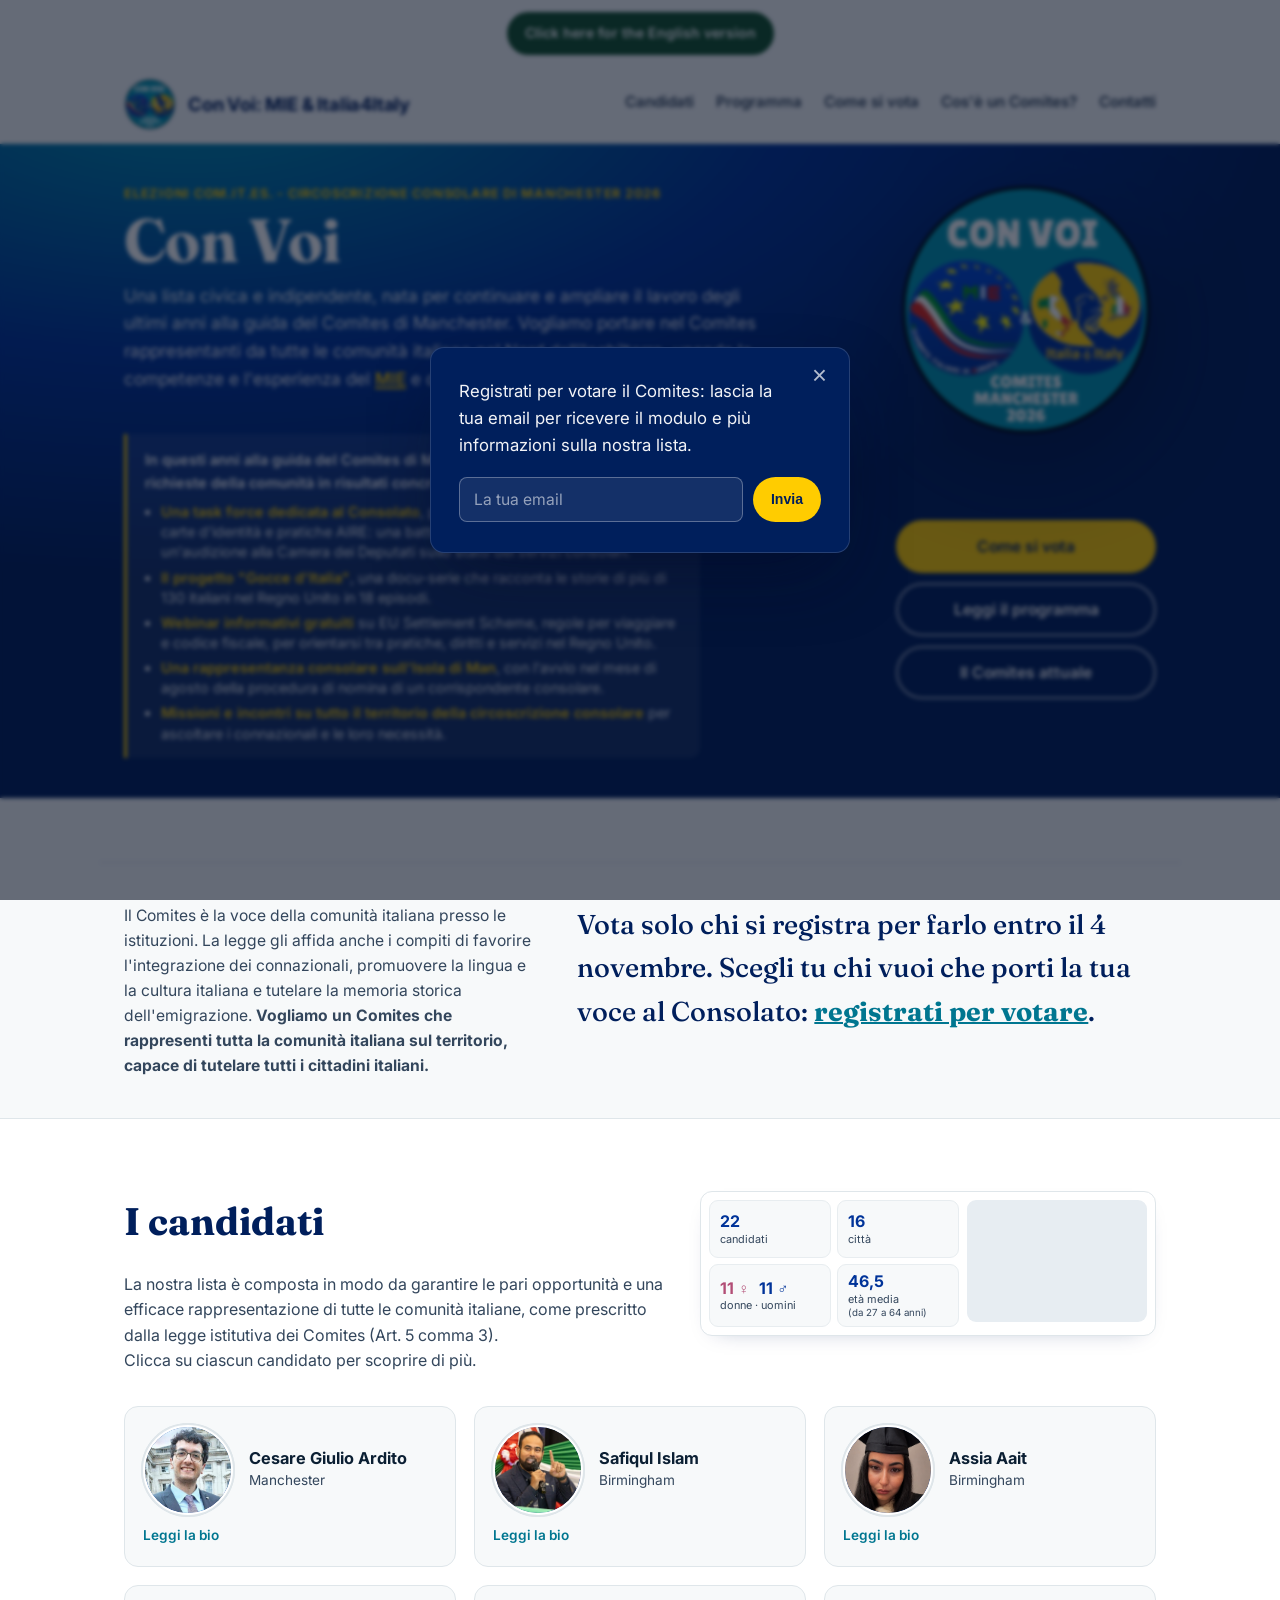
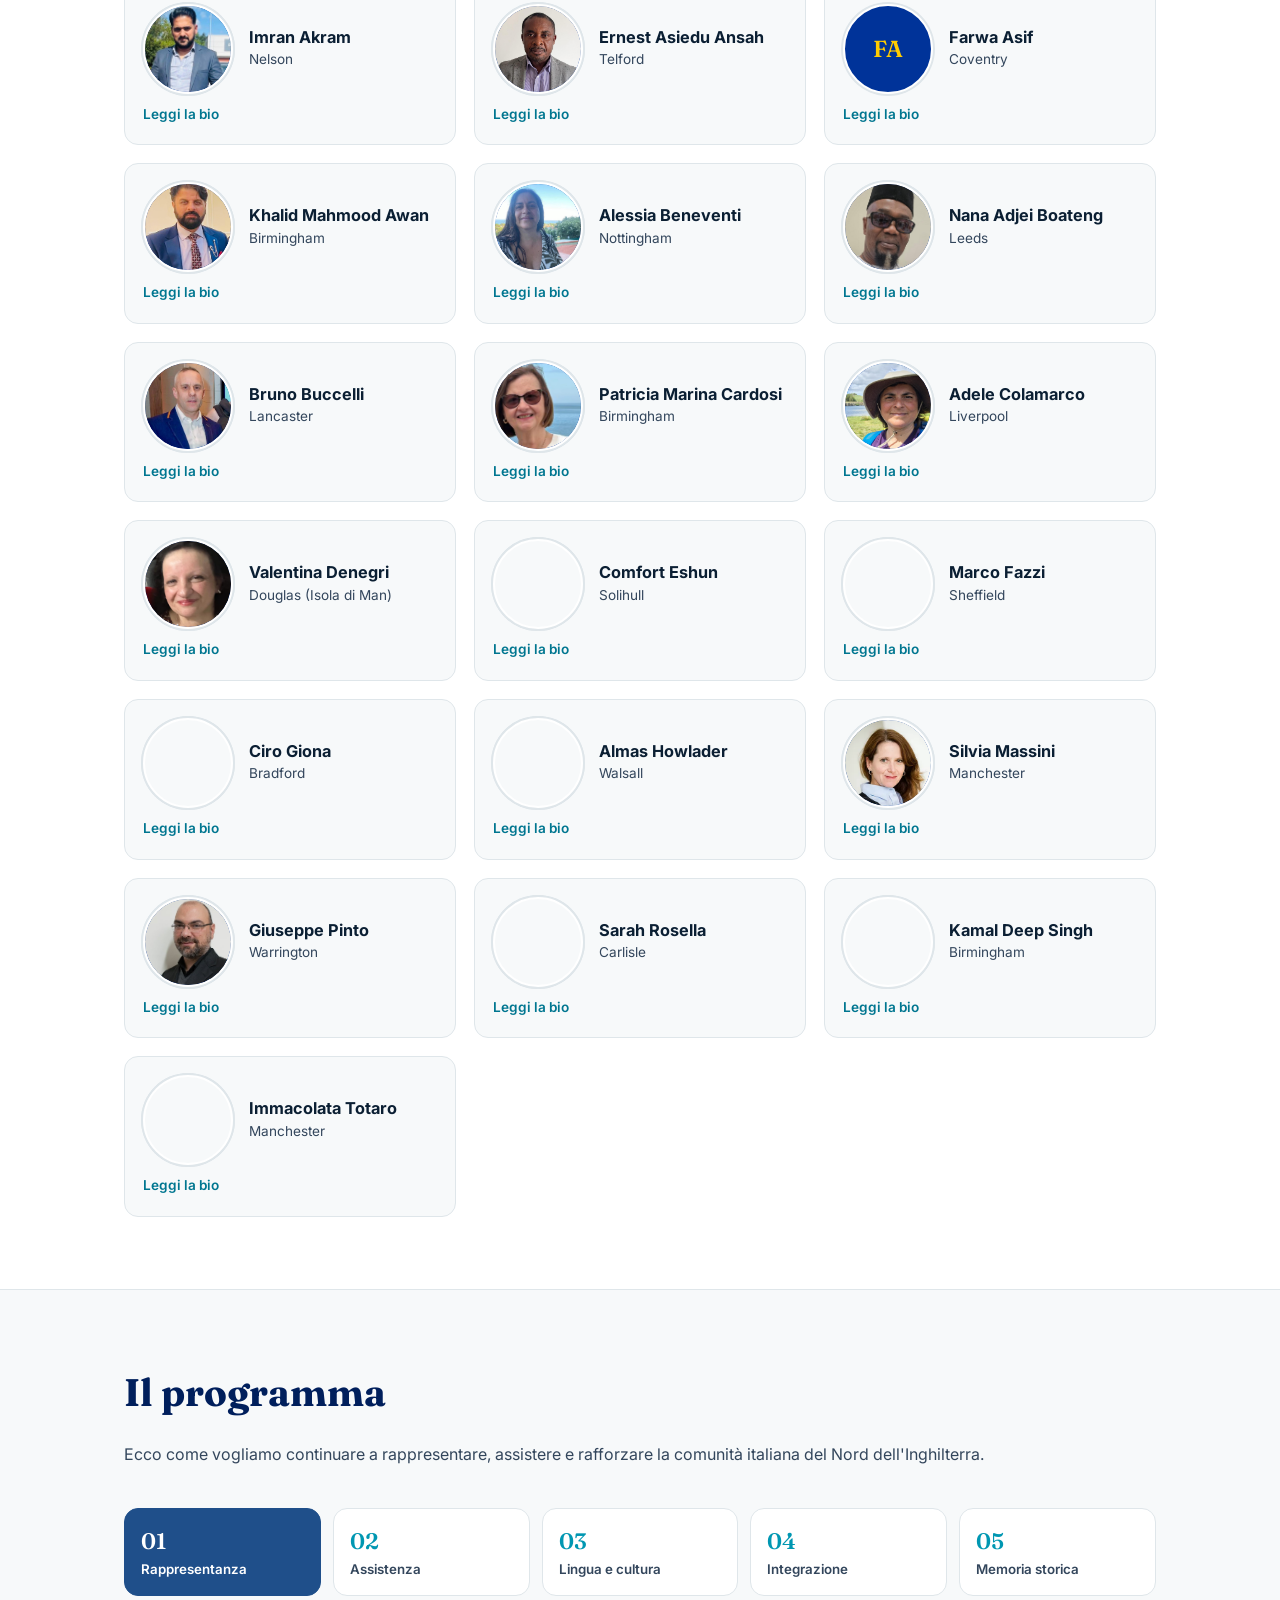
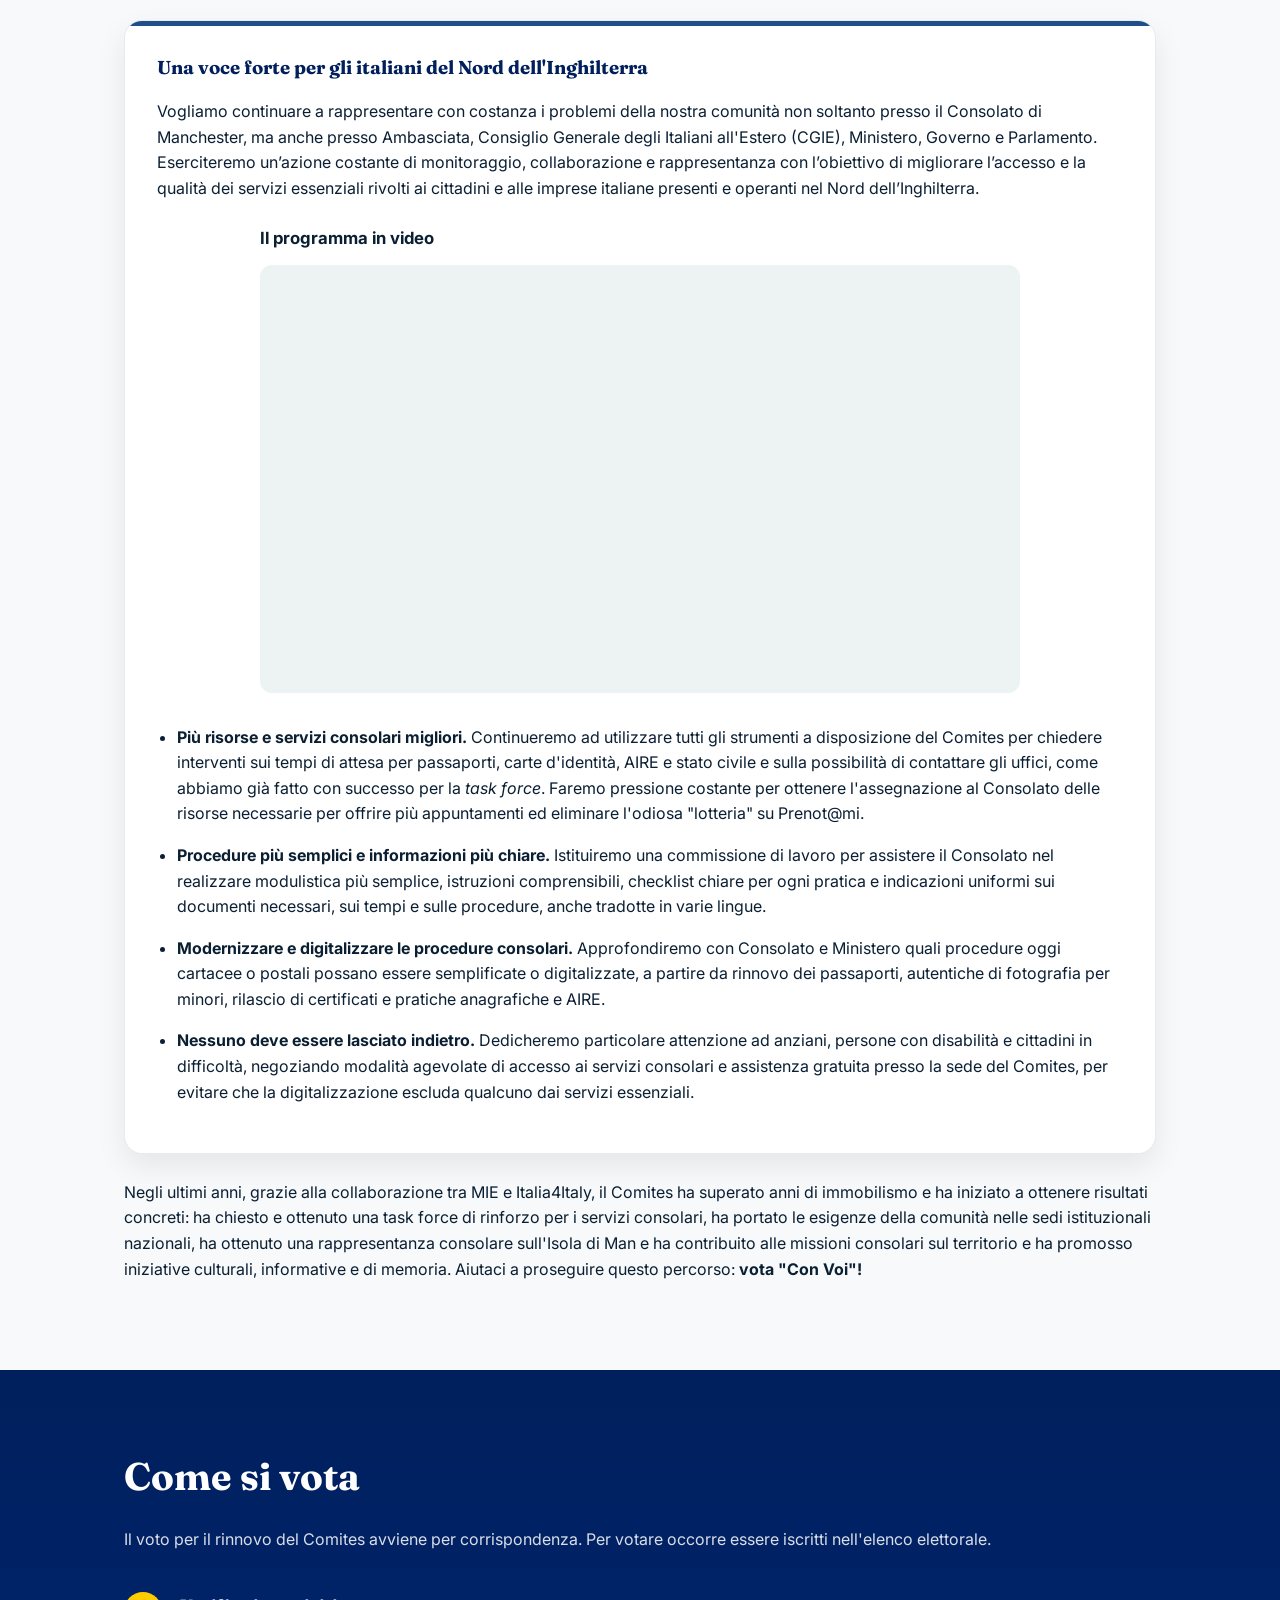
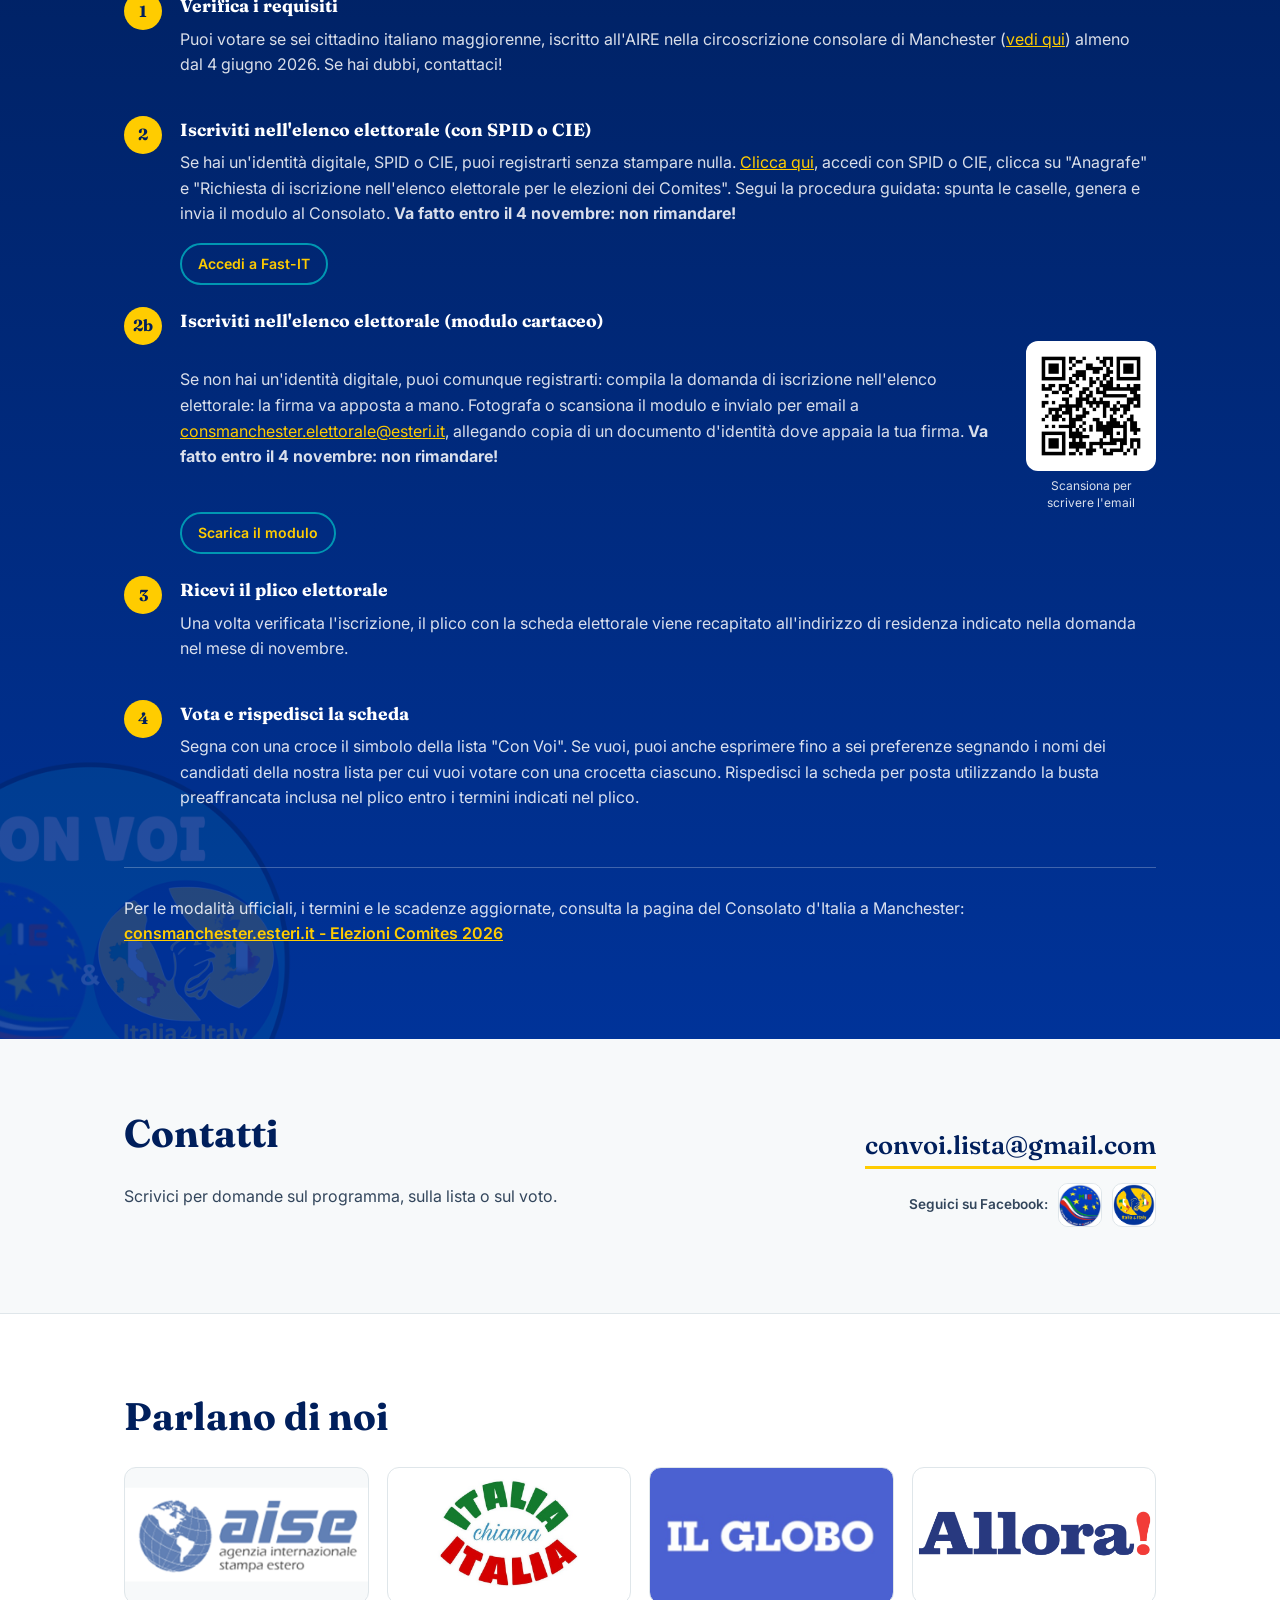
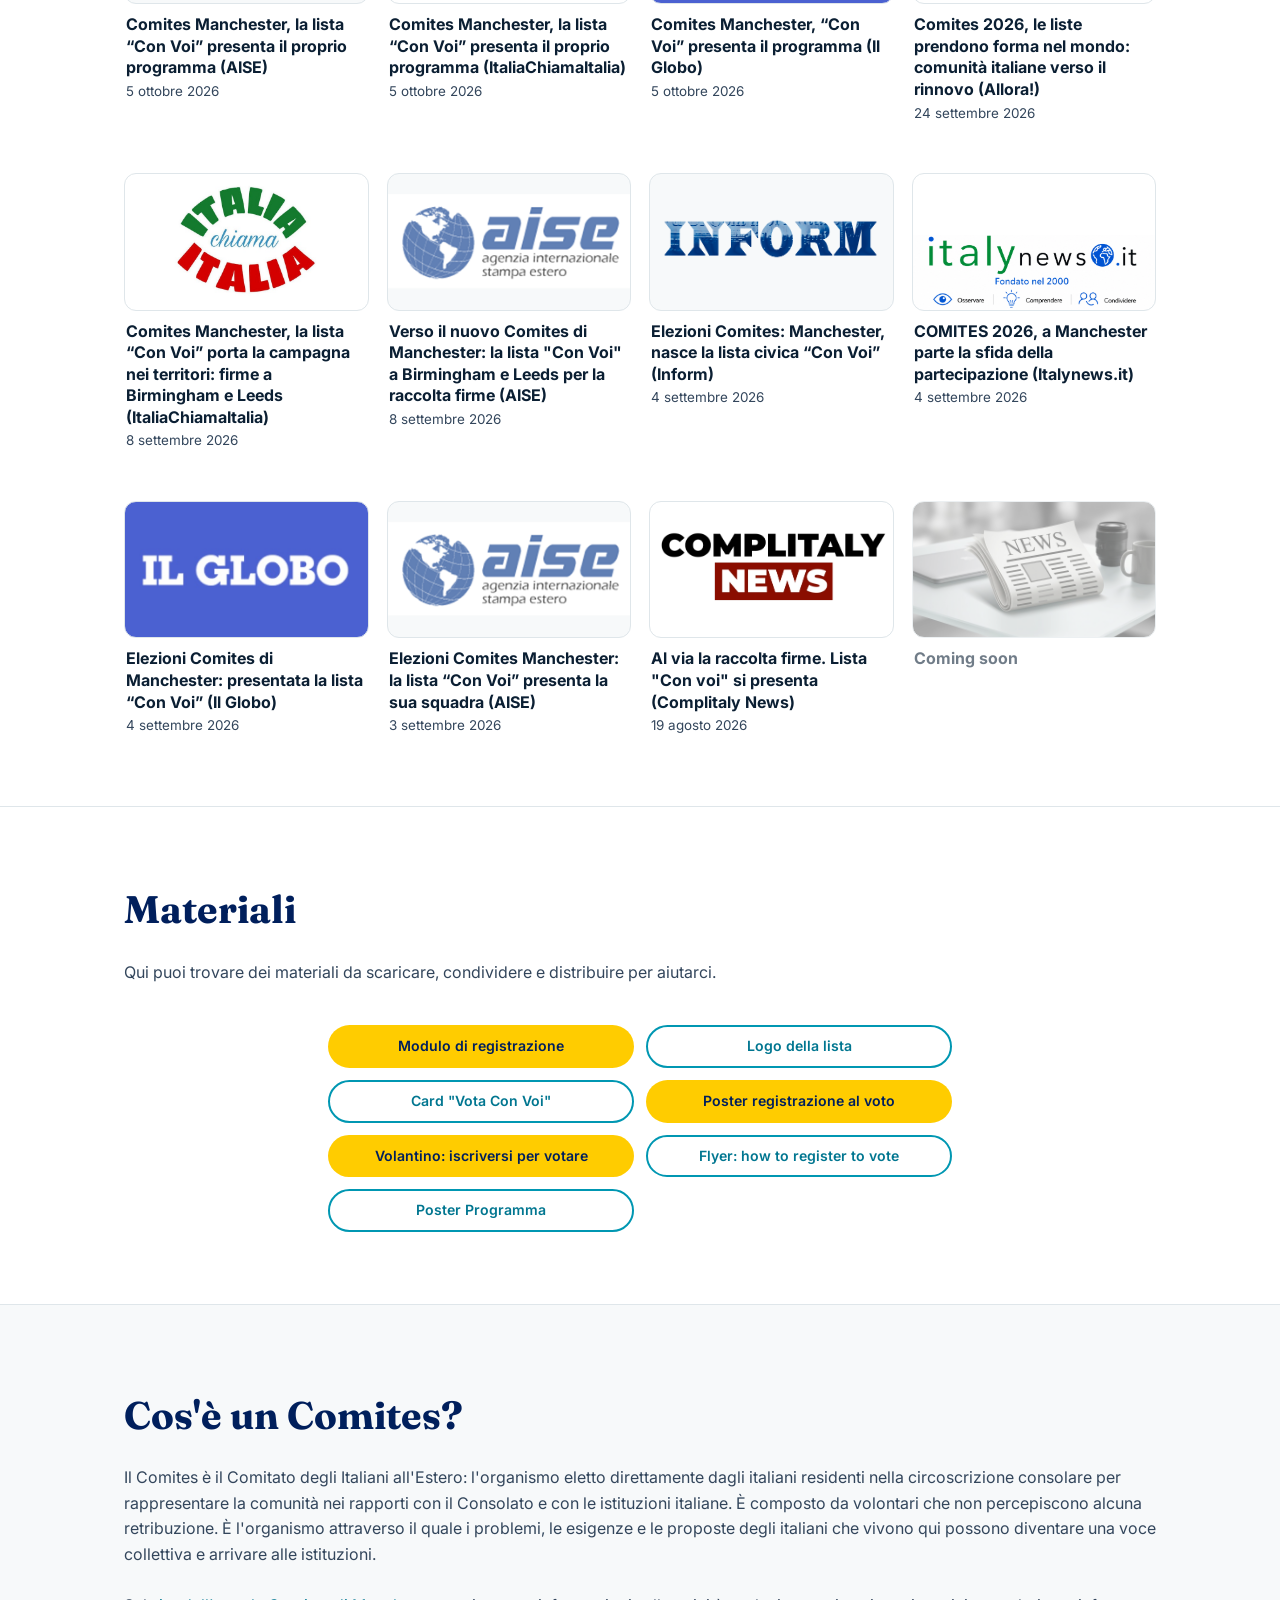
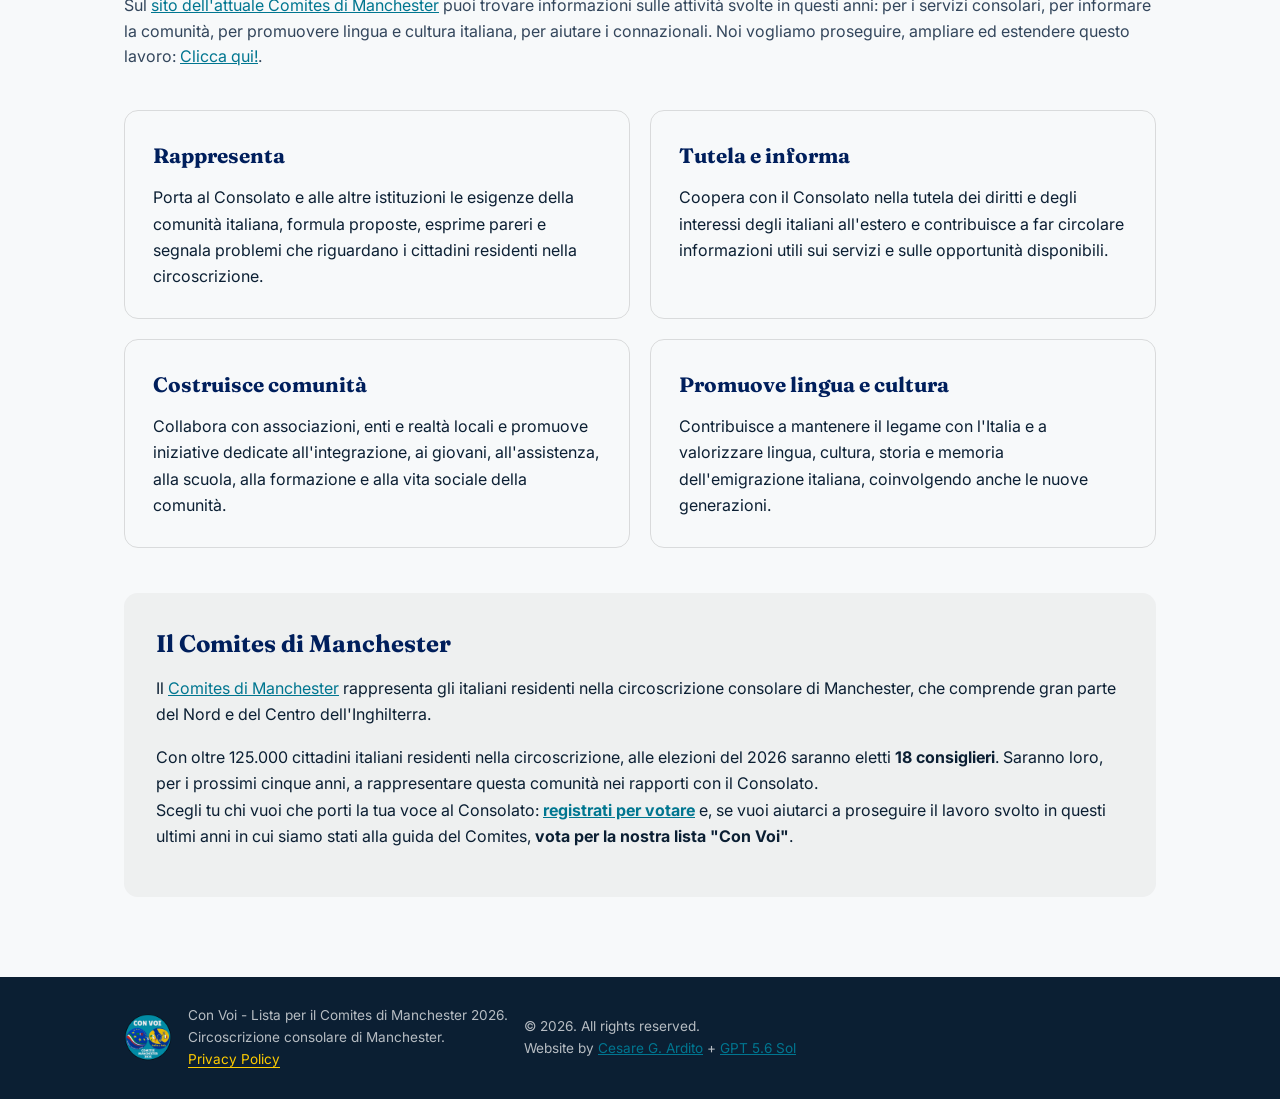
==== commit 7fa90277: "Add files via upload" ====
--- a/index.html
+++ b/index.html
@@ -473,7 +473,24 @@
           <span class="step-num">2b</span>
           <div>
             <h3>Iscriviti nell'elenco elettorale (modulo cartaceo)</h3>
-            <p>Se non hai un'identità digitale, puoi comunque registrarti: compila la domanda di iscrizione nell'elenco elettorale: la firma va apposta a mano. Fotografa o scansiona il modulo e invialo per email a <a href="mailto:consmanchester.elettorale@esteri.it">consmanchester.elettorale@esteri.it</a>, allegando copia di un documento d'identità dove appaia la tua firma. <strong>Va fatto entro il 4 novembre: non rimandare!</strong></p>
+            <div class="voto-email-layout">
+  <p>
+    Se non hai un'identità digitale, puoi comunque registrarti:
+    compila la domanda di iscrizione nell'elenco elettorale:
+    la firma va apposta a mano. Fotografa o scansiona il modulo
+    e invialo per email a
+    <a href="mailto:consmanchester.elettorale@esteri.it">consmanchester.elettorale@esteri.it</a>,
+    allegando copia di un documento d'identità dove appaia la tua firma.
+    <strong>Va fatto entro il 4 novembre: non rimandare!</strong>
+  </p>
+
+  <figure class="voto-email-qr">
+    <img src="assets/qrmail.png"
+         alt="QR code per scrivere al Consolato"
+         loading="lazy">
+    <figcaption>Scansiona per scrivere l'email</figcaption>
+  </figure>
+</div>
             <a class="btn btn-small btn-outline" href="assets/domanda-iscrizione-elenco-elettorale.pdf" download>Scarica il modulo</a>
           </div>
         </li>
--- a/style.css
+++ b/style.css
@@ -822,3 +822,54 @@
 .materiali .hero-actions .btn:nth-child(even) {
     justify-self: start;
 }
+
+/* QR code per iscrizione via email */
+.voto-email-layout {
+  display: flex;
+  align-items: center;
+  gap: 1.5rem;
+}
+
+.voto-email-layout > p {
+  flex: 1;
+  min-width: 0;
+  overflow-wrap: anywhere;
+}
+
+.voto-email-qr {
+  flex: 0 0 130px;
+  margin: 0;
+  text-align: center;
+}
+
+.voto-email-qr img {
+  display: block;
+  width: 130px;
+  height: 130px;
+  box-sizing: border-box;
+  object-fit: contain;
+  background: #ffffff;
+  padding: 9px;
+  border-radius: 12px;
+}
+
+.voto-email-qr figcaption {
+  margin-top: 7px;
+  font-size: 0.75rem;
+  line-height: 1.4;
+  color: inherit;
+  opacity: 0.85;
+}
+
+@media (max-width: 640px) {
+  .voto-email-layout {
+    flex-direction: column;
+    align-items: flex-start;
+    gap: 0.75rem;
+  }
+
+  .voto-email-qr {
+    flex-basis: auto;
+    align-self: center;
+  }
+}
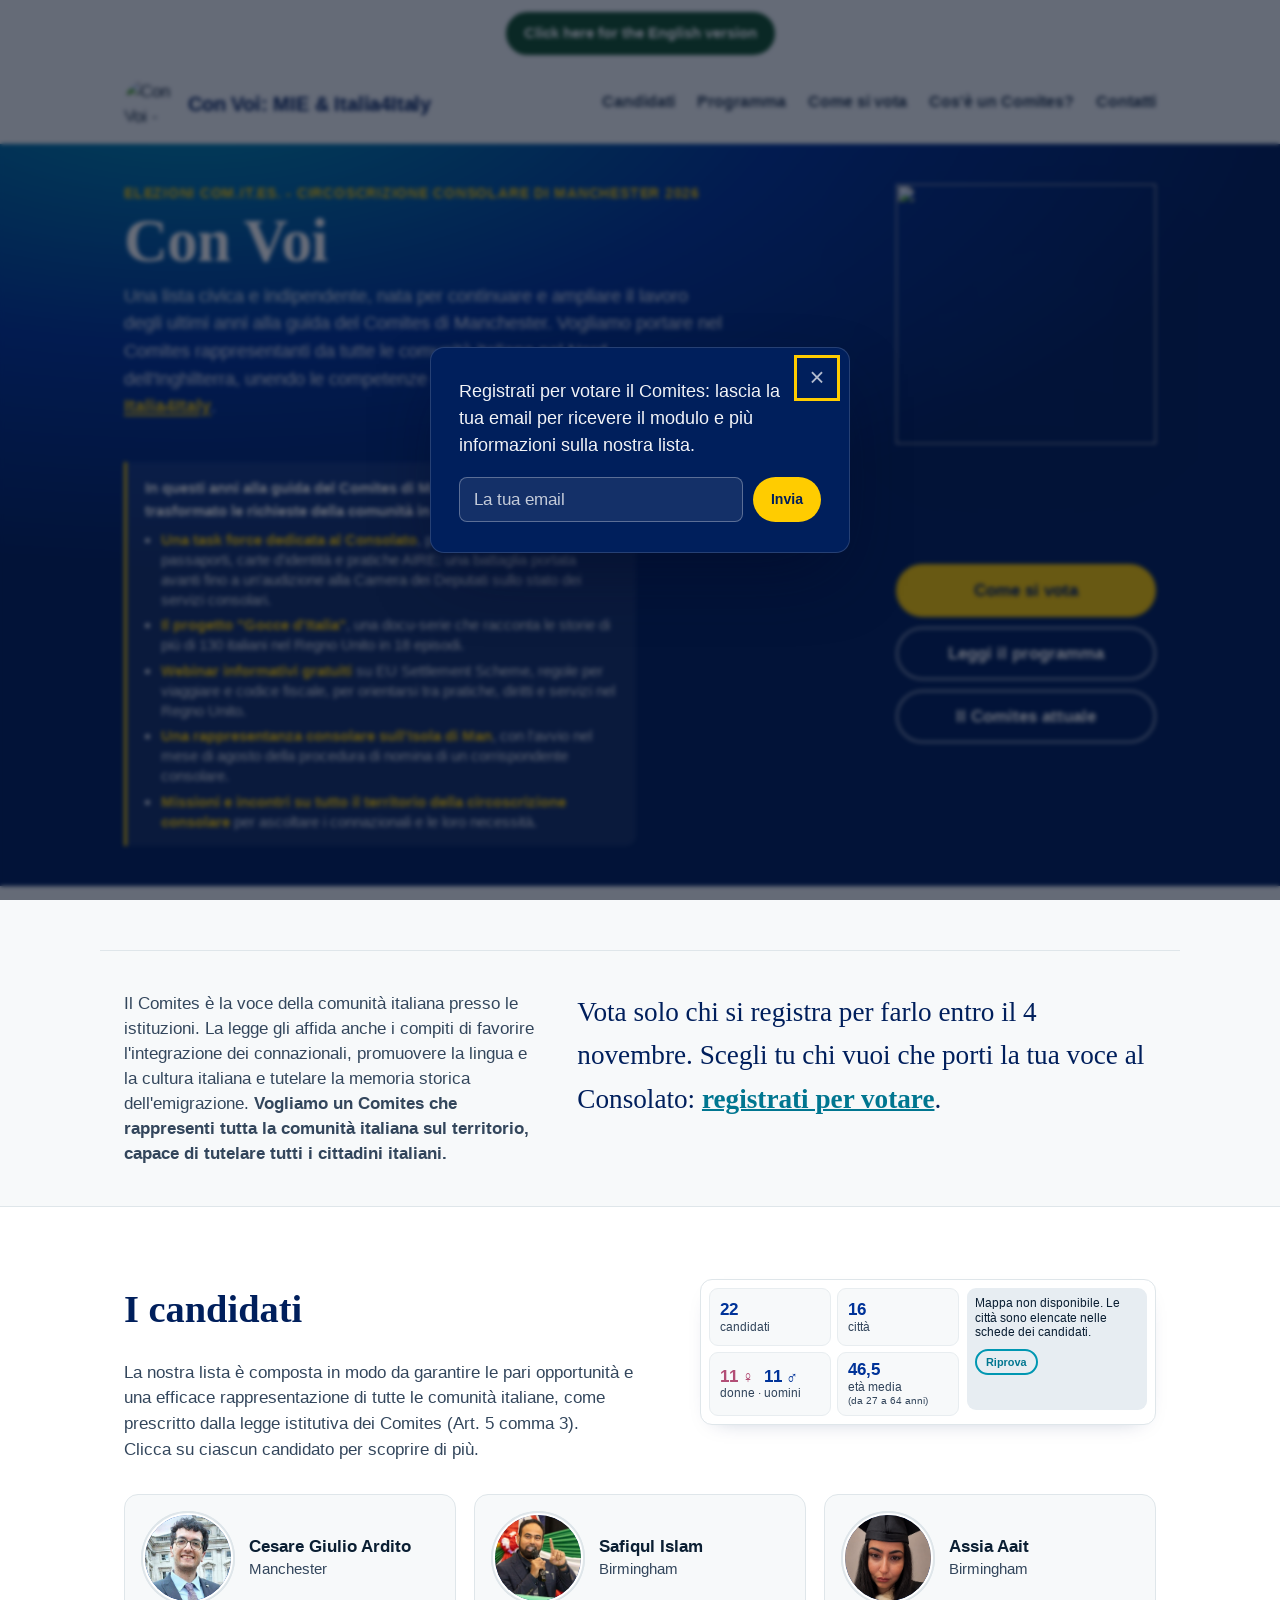
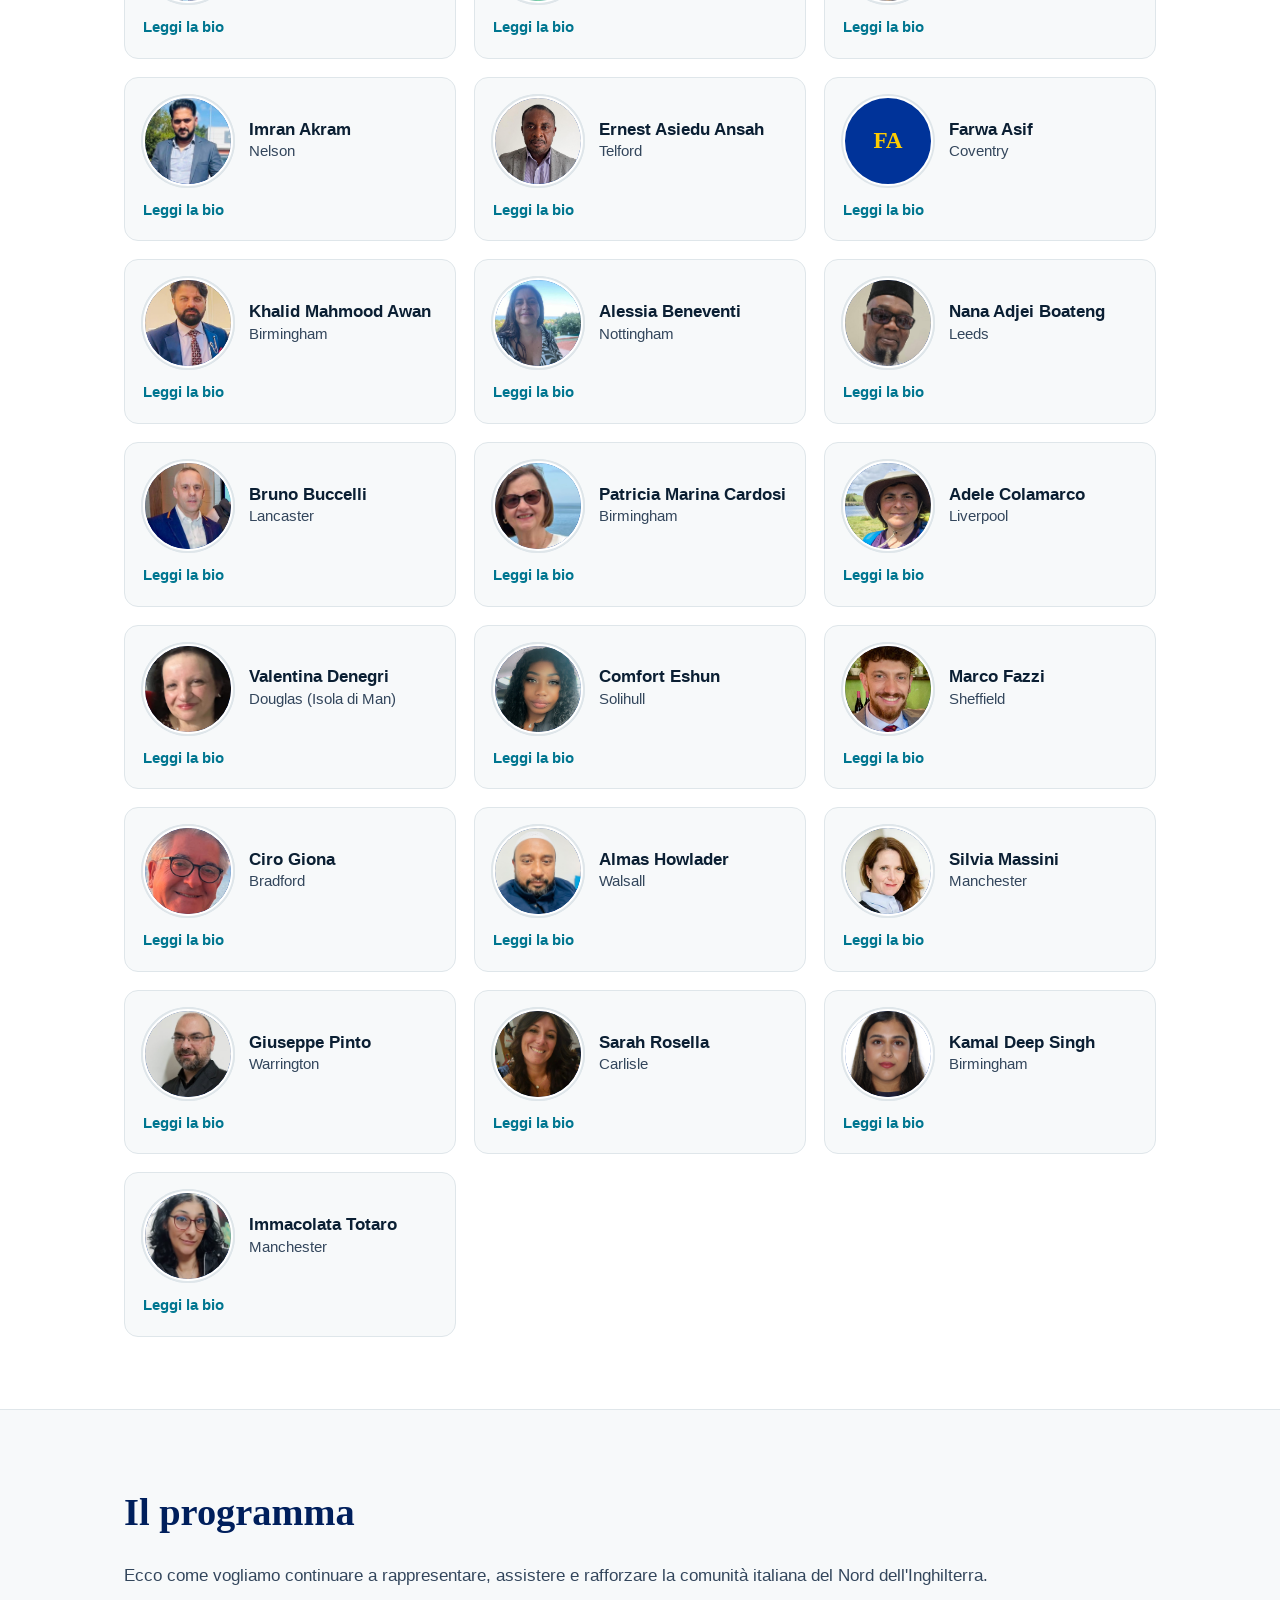
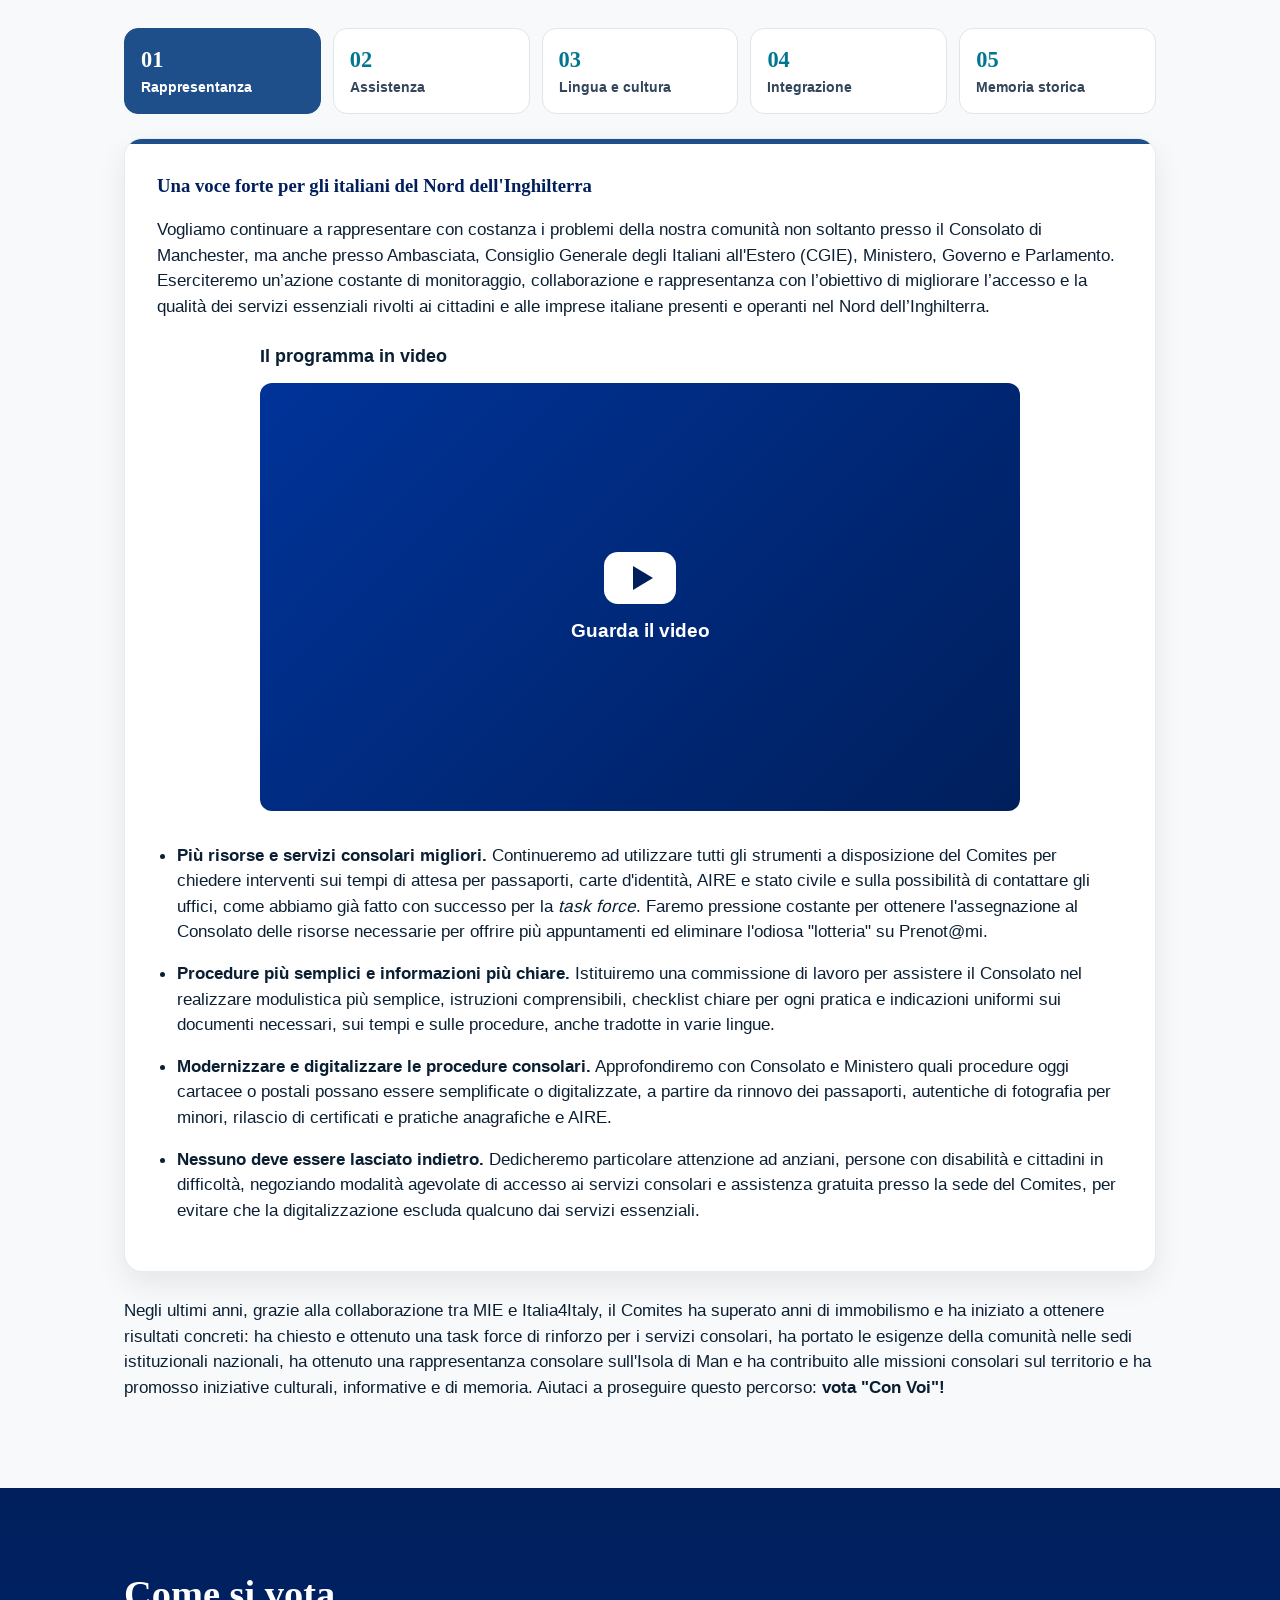
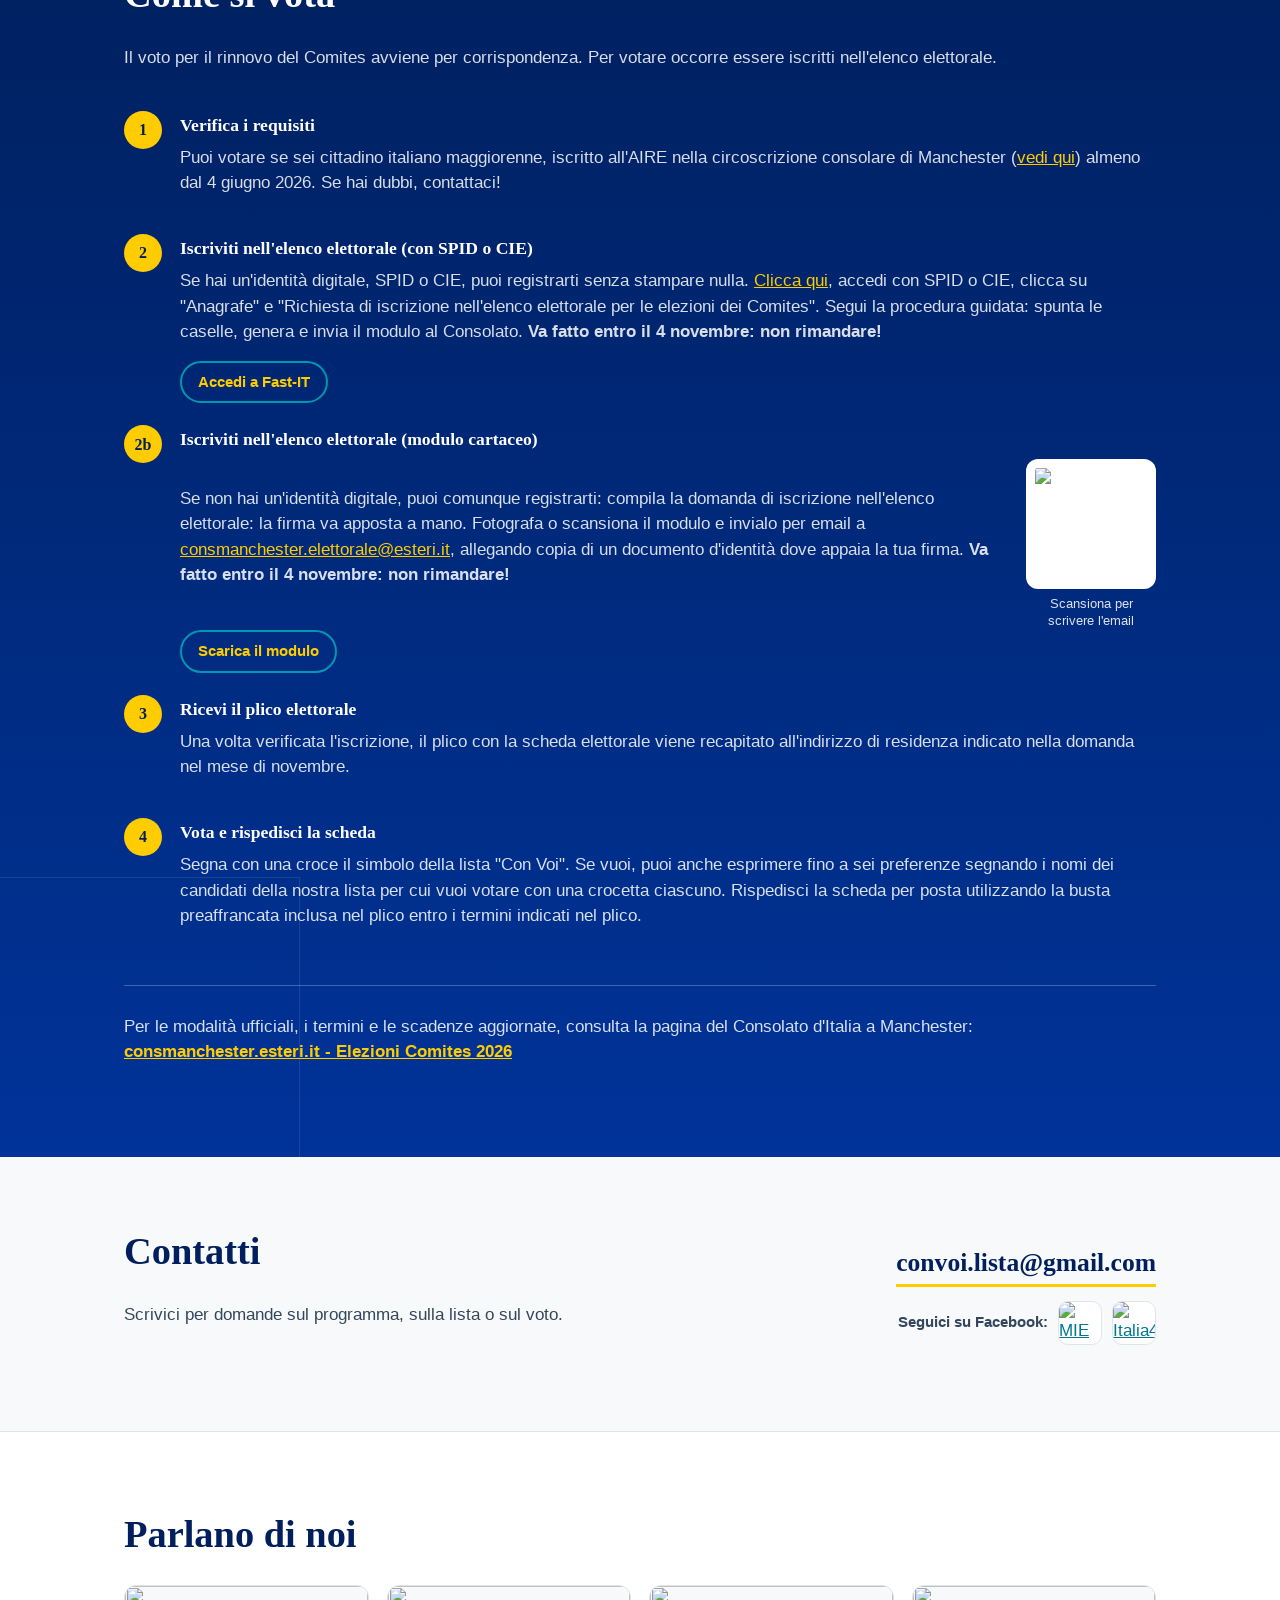
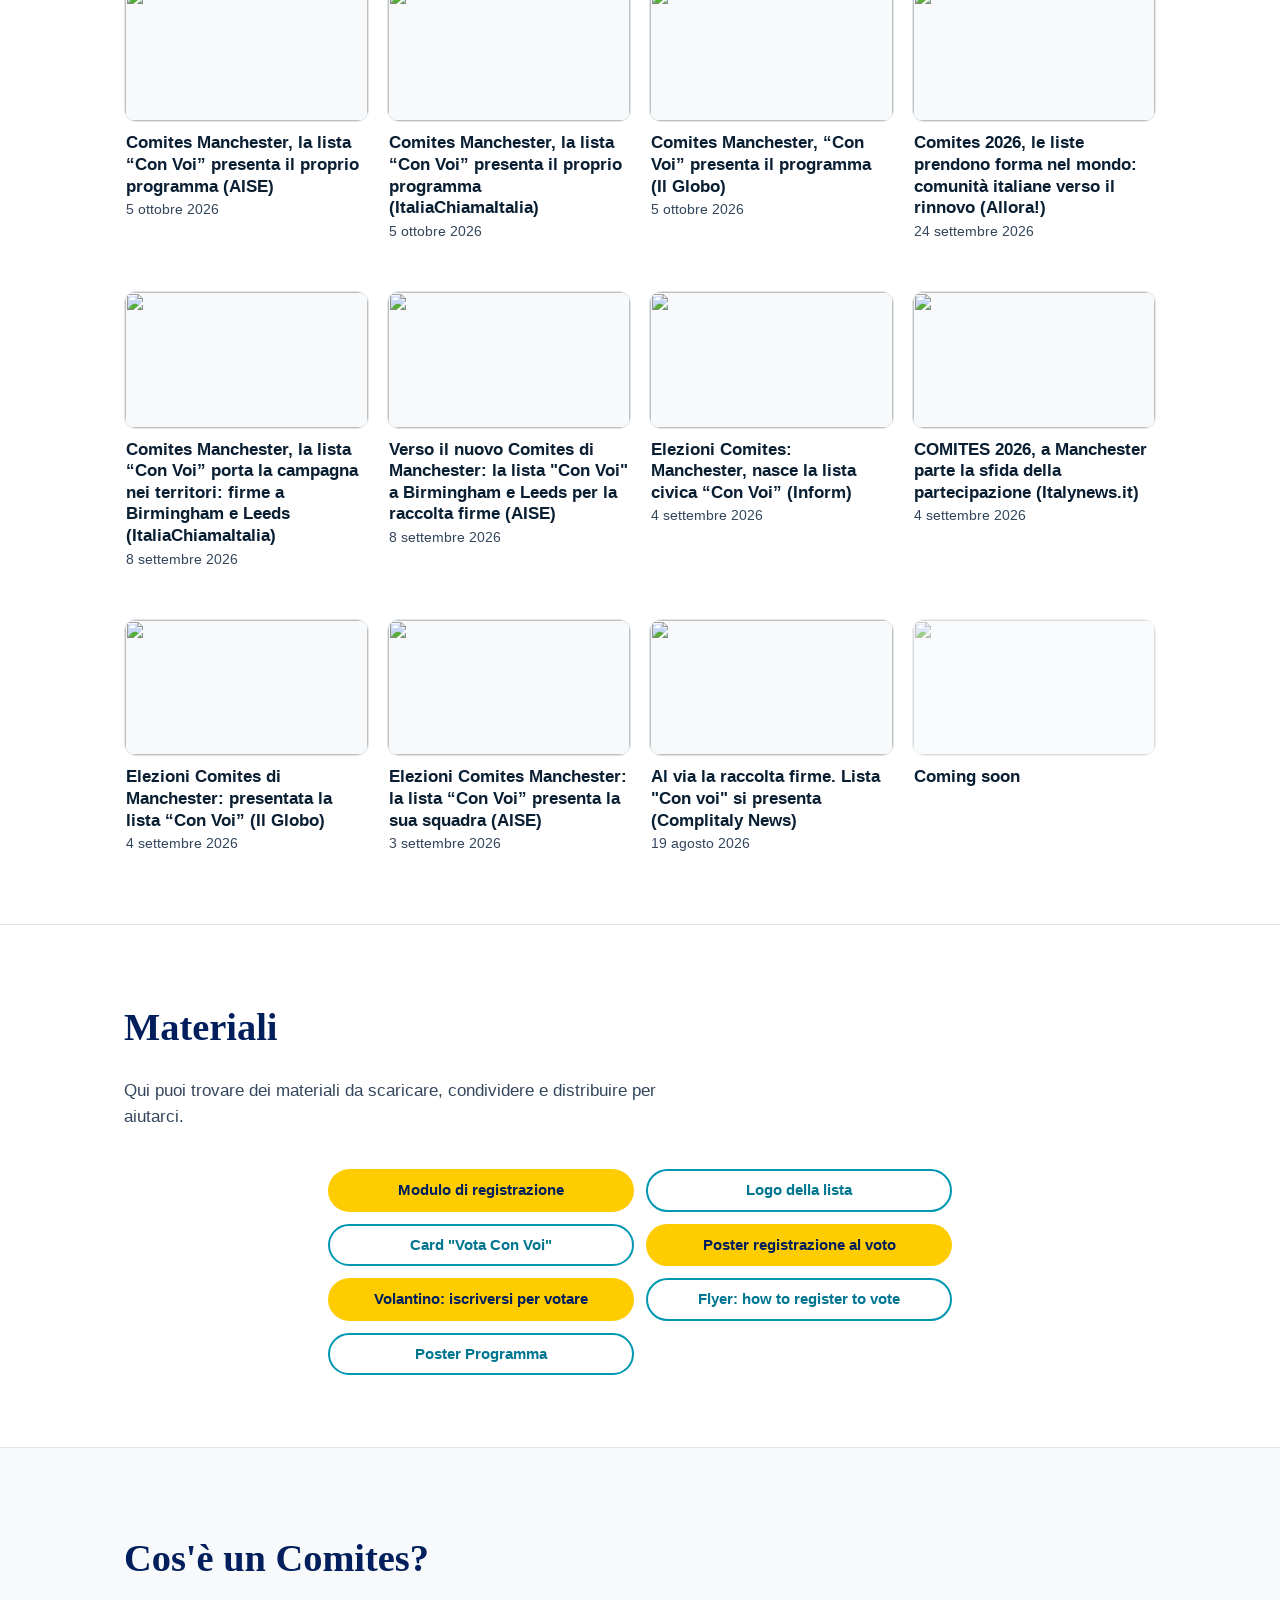
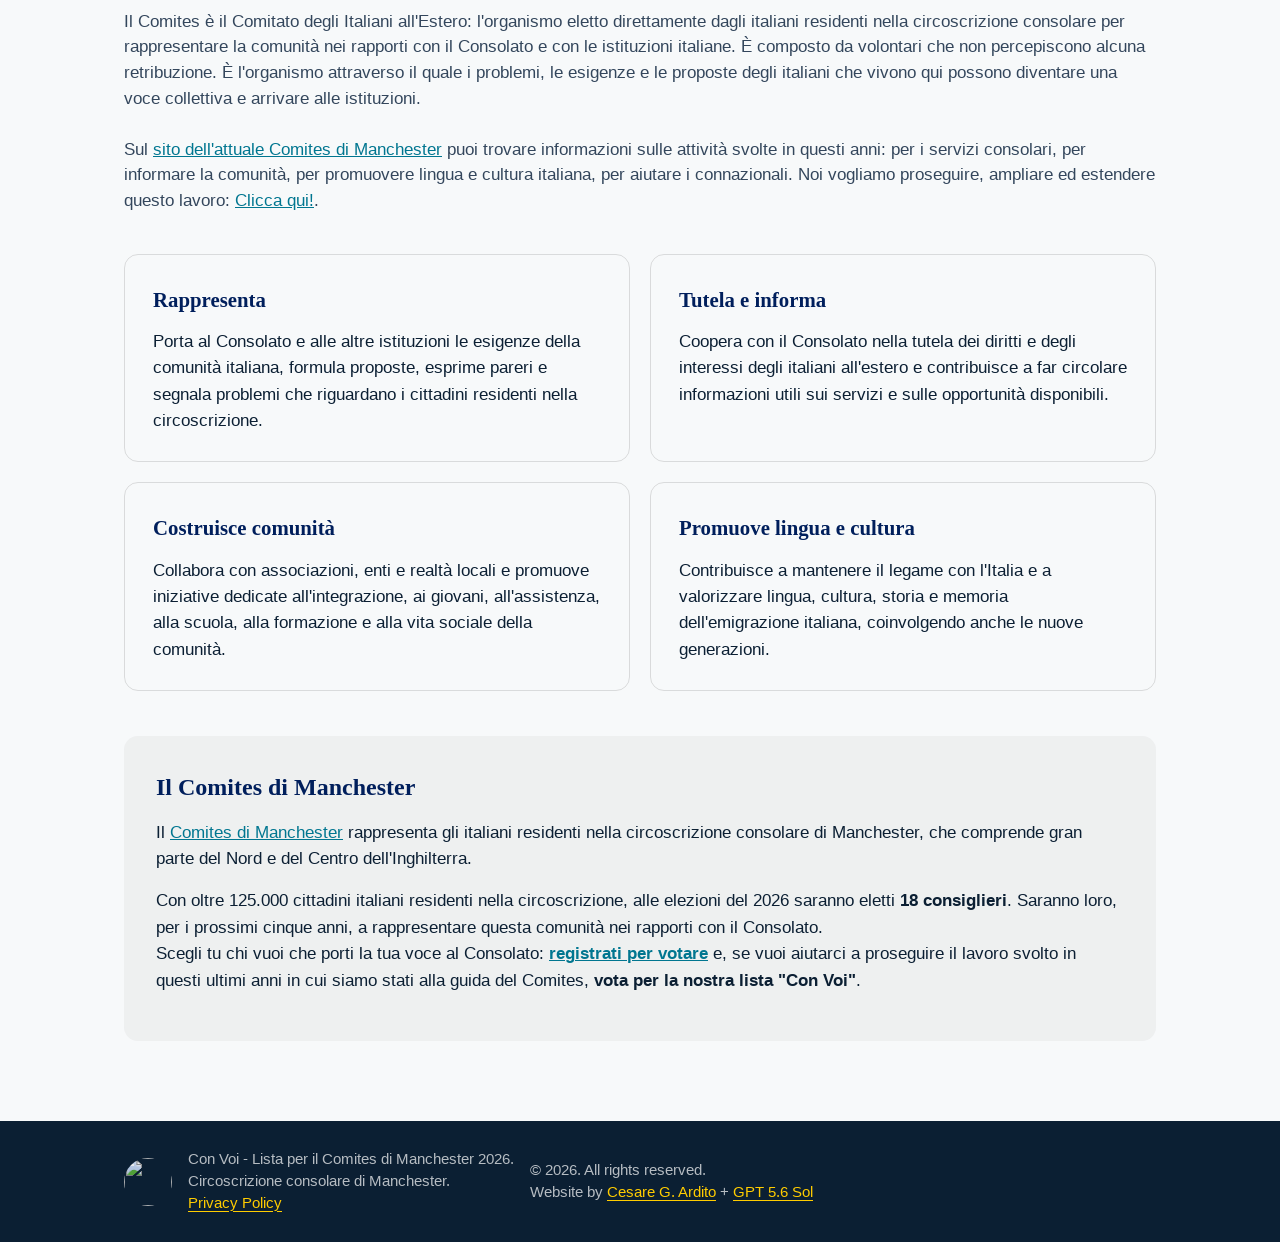
==== commit cad5da15: "Add files via upload" ====
--- a/index.html
+++ b/index.html
@@ -2,6 +2,8 @@
 <html lang="it">
 <head>
 <meta charset="UTF-8">
+<meta name="referrer" content="strict-origin-when-cross-origin">
+<meta http-equiv="Content-Security-Policy" content="default-src 'self'; base-uri 'none'; object-src 'none'; script-src 'self'; style-src 'self' 'unsafe-inline'; font-src 'self'; img-src 'self' data: https://tile.openstreetmap.org https://*.tile.openstreetmap.org; connect-src 'self' https://api.web3forms.com; frame-src https://www.youtube-nocookie.com; form-action https://api.web3forms.com; upgrade-insecure-requests">
 <meta name="viewport" content="width=device-width, initial-scale=1.0">
 <title>Con Voi | Lista Comites Manchester 2026</title>
 
@@ -10,13 +12,17 @@
   content="Con Voi è la lista civica MIE e Italia4Italy per le elezioni del Comites di Manchester 2026. Scopri i candidati, il programma e come registrarti per votare."
 >
 
-<link rel="canonical" href="https://listaconvoi.github.io/home">
+<link rel="canonical" href="https://convoi.site/">
+<link rel="alternate" hreflang="it" href="https://convoi.site/">
+<link rel="alternate" hreflang="en" href="https://convoi.site/index-en.html">
+<link rel="alternate" hreflang="x-default" href="https://convoi.site/">
 <meta name="facebook-domain-verification" content="l0fydimz7vtd81hke3ul7xi5rno97t" />
 <meta name="robots" content="index,follow,max-image-preview:large">
 <meta name="theme-color" content="#001f5c">
 
 <!-- Anteprima social -->
 <meta property="og:locale" content="it_IT">
+<meta property="og:locale:alternate" content="en_GB">
 <meta property="og:type" content="website">
 <meta property="og:site_name" content="Con Voi MIE Italia4Italy">
 
@@ -30,16 +36,16 @@
   content="Una lista civica per rappresentare gli italiani nel Nord dell'Inghilterra. Scopri i candidati, il programma e come votare."
 >
 
-<meta property="og:url" content="https://listaconvoi.github.io/home">
+<meta property="og:url" content="https://convoi.site/">
 
 <meta
   property="og:image"
-  content="https://listaconvoi.github.io/home/assets/logosocial.png"
+  content="https://convoi.site/assets/logosocial.png"
 >
 
-<meta property="og:image:type" content="image/jpeg">
-<meta property="og:image:width" content="1200">
-<meta property="og:image:height" content="630">
+<meta property="og:image:type" content="image/png">
+<meta property="og:image:width" content="1134">
+<meta property="og:image:height" content="512">
 
 <meta
   property="og:image:alt"
@@ -61,67 +67,29 @@
 
 <meta
   name="twitter:image"
-  content="https://listaconvoi.github.io/home/assets/logosocial.png"
+  content="https://convoi.site/assets/logosocial.png"
 >
-<link rel="icon" href="assets/favicon.png">
-<link rel="preconnect" href="https://fonts.googleapis.com">
-<link rel="preconnect" href="https://fonts.gstatic.com" crossorigin>
-<link href="https://fonts.googleapis.com/css2?family=Fraunces:opsz,wght@9..144,400;9..144,500;9..144,600;9..144,700&family=Inter:wght@400;500;600;700&display=swap" rel="stylesheet">
-<link rel="stylesheet" href="https://unpkg.com/leaflet@1.9.4/dist/leaflet.css">
-<link rel="stylesheet" href="style.css">
-<style>
-  /* Video di approfondimento nei cinque tab del programma */
-  .programma-video {
-    width: 100%;
-    max-width: 760px;
-    margin: 1.5rem auto 2rem;
-  }
-  .programma-video h4 {
-    margin: 0 0 0.8rem;
-    font-size: 1.05rem;
-  }
-  .programma-video-frame {
-    width: 100%;
-    aspect-ratio: 16 / 9;
-    border-radius: 12px;
-    overflow: hidden;
-    background: #edf3f2;
-  }
-  .programma-video-frame iframe {
-    display: block;
-    width: 100%;
-    height: 100%;
-    border: 0;
-  }
-  .programma-video-placeholder {
-    display: flex;
-    align-items: center;
-    justify-content: center;
-    box-sizing: border-box;
-    border: 1px dashed #9cafaa;
-    color: #4e625d;
-    font-weight: 600;
-    text-align: center;
-    padding: 1rem;
-  }
-</style>
+<link rel="icon" href="assets/optimized/favicon-32.png" type="image/png" sizes="32x32">
+<link rel="preload" href="assets/fonts/inter-latin.woff2" as="font" type="font/woff2" crossorigin>
+<link rel="preload" href="assets/fonts/fraunces-latin.woff2" as="font" type="font/woff2" crossorigin>
+<link rel="stylesheet" href="style.css?v=20261017">
+
 
 </head>
 <body>
 
 <a class="skip-link" href="#main">Vai al contenuto</a>
 
-<div class="wrap language-switch" style="display: flex; justify-content: center; padding-top: 0.75rem; padding-bottom: 0.75rem;">
+<div class="wrap language-switch" role="navigation" aria-label="Selezione lingua">
   <a class="btn btn-small btn-primary"
      href="index-en.html"
-     hreflang="it"
-     aria-label="Read the Italian version" style="background: #14532d; border-color: #14532d; color: #ffffff;">Click here for the English version</a>
+     hreflang="en" lang="en">Click here for the English version</a>
 </div>
 
 <header class="site-header">
   <div class="wrap header-inner">
     <div class="brand">
-      <img src="assets/logo-512.png" alt="Con Voi - Comites Manchester 2026" class="brand-mark">
+      <img src="assets/optimized/logo-104.webp" alt="Con Voi - Comites Manchester 2026" class="brand-mark" width="52" height="52" decoding="async">
       <span class="brand-name">Con Voi: MIE &amp; Italia4Italy</span>
     </div>
     <nav class="site-nav" aria-label="Navigazione principale">
@@ -134,7 +102,7 @@
   </div>
 </header>
 
-<main id="main">
+<main id="main" tabindex="-1">
 
   <section class="hero">
     <div class="wrap hero-wrap">
@@ -154,7 +122,7 @@
         </div>
       </div>
       <div class="hero-seal" aria-hidden="true">
-        <img src="assets/logo-512.png" alt="">
+        <img src="assets/optimized/logo-512.webp" alt="" width="512" height="512" decoding="async" fetchpriority="high" srcset="assets/optimized/logo-260.webp 260w, assets/optimized/logo-340.webp 340w, assets/optimized/logo-512.webp 512w" sizes="(max-width:900px) 170px, 260px">
       </div>
       <div class="hero-actions">
         <a class="btn btn-primary" href="#come-si-vota">Come si vota</a>
@@ -206,7 +174,7 @@
             </div>
           </div>
 
-          <div id="candidate-map" class="candidate-map" aria-label="Mappa delle città rappresentate"></div>
+          <div id="candidate-map" class="candidate-map" role="region" aria-label="Mappa delle città rappresentate"></div>
         </aside>
       </div>
 
@@ -220,27 +188,27 @@
     <p class="section-sub">Ecco come vogliamo continuare a rappresentare, assistere e rafforzare la comunità italiana del Nord dell'Inghilterra.</p>
 
     <div class="pillar-index" role="tablist" aria-label="Sezioni del programma">
-      <button class="pillar-btn is-active" role="tab" aria-selected="true" aria-controls="p1" id="tab-p1" data-target="p1">
+      <button class="pillar-btn is-active" role="tab" aria-selected="true" aria-controls="p1" id="tab-p1" data-target="p1" type="button" tabindex="0">
         <span class="pillar-num">01</span>
         <span class="pillar-label">Rappresentanza</span>
       </button>
 
-      <button class="pillar-btn" role="tab" aria-selected="false" aria-controls="p2" id="tab-p2" data-target="p2">
+      <button class="pillar-btn" role="tab" aria-selected="false" aria-controls="p2" id="tab-p2" data-target="p2" type="button" tabindex="-1">
         <span class="pillar-num">02</span>
         <span class="pillar-label">Assistenza</span>
       </button>
 
-      <button class="pillar-btn" role="tab" aria-selected="false" aria-controls="p3" id="tab-p3" data-target="p3">
+      <button class="pillar-btn" role="tab" aria-selected="false" aria-controls="p3" id="tab-p3" data-target="p3" type="button" tabindex="-1">
         <span class="pillar-num">03</span>
         <span class="pillar-label">Lingua e cultura</span>
       </button>
 
-      <button class="pillar-btn" role="tab" aria-selected="false" aria-controls="p4" id="tab-p4" data-target="p4">
+      <button class="pillar-btn" role="tab" aria-selected="false" aria-controls="p4" id="tab-p4" data-target="p4" type="button" tabindex="-1">
         <span class="pillar-num">04</span>
         <span class="pillar-label">Integrazione</span>
       </button>
 
-      <button class="pillar-btn" role="tab" aria-selected="false" aria-controls="p5" id="tab-p5" data-target="p5">
+      <button class="pillar-btn" role="tab" aria-selected="false" aria-controls="p5" id="tab-p5" data-target="p5" type="button" tabindex="-1">
         <span class="pillar-num">05</span>
         <span class="pillar-label">Memoria storica</span>
       </button>
@@ -248,7 +216,7 @@
 
     <div class="pillar-panels">
 
-      <article class="pillar-panel is-active" id="p1" role="tabpanel" aria-labelledby="tab-p1">
+      <div class="pillar-panel is-active" id="p1" role="tabpanel" aria-labelledby="tab-p1" tabindex="0">
         <h3>Una voce forte per gli italiani del Nord dell'Inghilterra</h3>
 
         <p>
@@ -258,12 +226,12 @@
         <div class="programma-video">
           <h4>Il programma in video</h4>
           <div class="programma-video-frame">
-            <iframe src="https://www.youtube-nocookie.com/embed/w7zcG3Gxh0o"
-                    title="Con Voi: il programma sulla Rappresentanza"
-                    loading="lazy"
-                    referrerpolicy="strict-origin-when-cross-origin"
-                    allow="accelerometer; autoplay; clipboard-write; encrypted-media; gyroscope; picture-in-picture; web-share"
-                    allowfullscreen></iframe>
+            <a class="video-facade" href="https://www.youtube.com/watch?v=w7zcG3Gxh0o"
+               data-video-id="w7zcG3Gxh0o" data-video-title="Con Voi: il programma sulla Rappresentanza"
+               aria-label="Guarda il video: Con Voi, il programma sulla Rappresentanza">
+              <span class="video-play" aria-hidden="true"></span>
+              <span>Guarda il video</span>
+            </a>
           </div>
         </div>
 
@@ -290,10 +258,10 @@
         </ul>
 
 
-      </article>
-
-
-      <article class="pillar-panel" id="p2" role="tabpanel" aria-labelledby="tab-p2" hidden>
+      </div>
+
+
+      <div class="pillar-panel" id="p2" role="tabpanel" aria-labelledby="tab-p2" hidden tabindex="0">
         <h3>Un Comites vicino ai cittadini e presente sul territorio</h3>
 
         <p>
@@ -327,10 +295,10 @@
             Promuoveremo ricerche e studi qualitativi e quantitativi sulle principali criticità della comunità e sull'accesso ai servizi, per sviluppare soluzioni basate su ricerche e dati solidi. Pubblicheremo le richieste presentate dal Comites, le risposte ricevute, i progetti avviati, le risorse utilizzate e i risultati ottenuti.
           </li>
         </ul>
-      </article>
-
-
-      <article class="pillar-panel" id="p3" role="tabpanel" aria-labelledby="tab-p3" hidden>
+      </div>
+
+
+      <div class="pillar-panel" id="p3" role="tabpanel" aria-labelledby="tab-p3" hidden tabindex="0">
         <h3>Mantenere vivo il legame con l'Italia e renderlo accessibile alle nuove generazioni</h3>
 
         <p>
@@ -364,10 +332,10 @@
             Favoriremo collaborazioni, scambi e gemellaggi culturali ed educativi capaci di creare rapporti duraturi e raggiungere nuovi pubblici.
           </li>
         </ul>
-      </article>
-
-
-      <article class="pillar-panel" id="p4" role="tabpanel" aria-labelledby="tab-p4" hidden>
+      </div>
+
+
+      <div class="pillar-panel" id="p4" role="tabpanel" aria-labelledby="tab-p4" hidden tabindex="0">
         <h3>Informare, orientare e connettere la comunità italiana</h3>
 
         <p>
@@ -396,10 +364,10 @@
             Valorizzeremo associazioni, professionisti, imprese e comunità locali, utilizzando la presenza dei consiglieri nelle diverse città come punto di ascolto e collegamento con Manchester e creando una rete allargata di referenti territoriali del Comites.
           </li>
         </ul>
-      </article>
-
-
-      <article class="pillar-panel" id="p5" role="tabpanel" aria-labelledby="tab-p5" hidden>
+      </div>
+
+
+      <div class="pillar-panel" id="p5" role="tabpanel" aria-labelledby="tab-p5" hidden tabindex="0">
         <h3>Conservare e raccontare la storia di tutte le comunità italiane sul territorio</h3>
 
         <p>
@@ -433,7 +401,7 @@
             Valorizzeremo le diverse storie locali dell'emigrazione italiana, da Manchester allo Yorkshire, dal Lancashire al Merseyside, dalle Midlands settentrionali all'Isola di Man.
           </li>
         </ul>
-      </article>
+      </div>
 
     </div>
 
@@ -447,7 +415,7 @@
 </section>
 
   <section id="come-si-vota" class="vota">
-    <div class="vota-seal" aria-hidden="true"><img src="assets/logo-512.png" alt=""></div>
+    <div class="vota-seal" aria-hidden="true"><img src="assets/optimized/logo-512.webp" alt="" width="512" height="512" decoding="async" loading="lazy"></div>
     <div class="wrap">
       <h2 class="section-title section-title-light">Come si vota</h2>
       <p class="section-sub section-sub-light">Il voto per il rinnovo del Comites avviene per corrispondenza. Per votare occorre essere iscritti nell'elenco elettorale.</p>
@@ -464,7 +432,7 @@
           <span class="step-num">2</span>
           <div>
             <h3>Iscriviti nell'elenco elettorale (con SPID o CIE)</h3>
-            <p>Se hai un'identità digitale, SPID o CIE, puoi registrarti senza stampare nulla. <a href="https://serviziconsolari.esteri.it">Clicca qui</a>, accedi con SPID o CIE, clicca su "Anagrafe" e "Richiesta di iscrizione nell'elenco elettorale per le elezioni dei Comites". Segui la procedura guidata: spunta le caselle, genera e invia il modulo al Consolato. <strong>Va fatto entro il 4 novembre: non rimandare!</strong></p>
+            <p>Se hai un'identità digitale, SPID o CIE, puoi registrarti senza stampare nulla. <a href="https://serviziconsolari.esteri.it" aria-label="Clicca qui: accedi a Fast-IT">Clicca qui</a>, accedi con SPID o CIE, clicca su "Anagrafe" e "Richiesta di iscrizione nell'elenco elettorale per le elezioni dei Comites". Segui la procedura guidata: spunta le caselle, genera e invia il modulo al Consolato. <strong>Va fatto entro il 4 novembre: non rimandare!</strong></p>
 <a class="btn btn-small btn-outline" href="https://serviziconsolari.esteri.it">Accedi a Fast-IT</a>
 
           </div>
@@ -485,9 +453,9 @@
   </p>
 
   <figure class="voto-email-qr">
-    <img src="assets/qrmail.png"
+    <img src="assets/optimized/qrmail.webp"
          alt="QR code per scrivere al Consolato"
-         loading="lazy">
+         loading="lazy" width="130" height="130" decoding="async">
     <figcaption>Scansiona per scrivere l'email</figcaption>
   </figure>
 </div>
@@ -525,15 +493,15 @@
       <div class="contatti-links">
         <a class="contact-email" href="mailto:convoi.lista@gmail.com">convoi.lista@gmail.com</a>
 
-        <div class="facebook-links" aria-label="Seguici su Facebook">
+        <div class="facebook-links" role="group" aria-label="Seguici su Facebook">
           <span class="facebook-label">Seguici su Facebook:</span>
 
           <a href="https://www.facebook.com/profile.php?id=61593813022107" target="_blank" rel="noopener" aria-label="MIE su Facebook">
-            <img src="assets/MIE.jpg" alt="MIE" class="facebook-logo">
+            <img src="assets/optimized/MIE.webp" alt="MIE" class="facebook-logo" width="44" height="44" loading="lazy" decoding="async">
           </a>
 
           <a href="https://www.facebook.com/Italia4Italy" target="_blank" rel="noopener" aria-label="Italia4Italy su Facebook">
-            <img src="assets/Italia4Italy.png" alt="Italia4Italy" class="facebook-logo">
+            <img src="assets/optimized/Italia4Italy.webp" alt="Italia4Italy" class="facebook-logo" width="44" height="44" loading="lazy" decoding="async">
           </a>
         </div>
       </div>
@@ -547,7 +515,7 @@
             <div class="press-gallery">
  
   <a class="press-card" href="https://www.aise.it/comitescgie/comites-manchester-la-lista-con-voi-presenta-il-programma/237865/119" target="_blank" rel="noopener">
-  <div class="press-thumb" style="background-image: url('assets/aise.jpg');" aria-hidden="true"></div>
+  <div class="press-thumb" aria-hidden="true"><img src="assets/optimized/aise.webp" alt="" width="278" height="166" loading="lazy" decoding="async"></div>
   <p class="press-caption">
     <span>Comites Manchester, la lista “Con Voi” presenta il proprio programma (AISE)</span>
     <time datetime="2026-10-05">5 ottobre 2026</time>
@@ -556,7 +524,7 @@
 
 
    <a class="press-card" href="https://www.italiachiamaitalia.it/regno-unito-comites-manchester-la-lista-con-voi-presenta-il-proprio-programma/" target="_blank" rel="noopener">
-  <div class="press-thumb" style="background-image: url('assets/italiachiamaitalia.jpg');" aria-hidden="true"></div>
+  <div class="press-thumb" aria-hidden="true"><img src="assets/optimized/italiachiamaitalia.webp" alt="" width="774" height="447" loading="lazy" decoding="async"></div>
   <p class="press-caption">
     <span>Comites Manchester, la lista “Con Voi” presenta il proprio programma (ItaliaChiamaItalia)</span>
     <time datetime="2026-10-05">5 ottobre 2026</time>
@@ -564,7 +532,7 @@
 </a>
  
 <a class="press-card" href="https://ilglobo.com/news/comites-manchester-con-voi-presenta-il-programma-152504/" target="_blank" rel="noopener">
-  <div class="press-thumb" style="background-image: url('assets/ilglobo.jpg');" aria-hidden="true"></div>
+  <div class="press-thumb" aria-hidden="true"><img src="assets/optimized/ilglobo.webp" alt="" width="502" height="278" loading="lazy" decoding="async"></div>
   <p class="press-caption">
     <span>Comites Manchester, “Con Voi” presenta il programma (Il Globo)</span>
     <time datetime="2026-10-05">5 ottobre 2026</time>
@@ -572,7 +540,7 @@
 </a>
     
  <a class="press-card" href="https://alloranews.com/italiani-nel-mondo/comites-2026-le-liste-prendono-forma-nel-mondo-comunita-italiane-verso-il-rinnovo" target="_blank" rel="noopener">
-  <div class="press-thumb" style="background-image: url('assets/allora.png');" aria-hidden="true"></div>
+  <div class="press-thumb" aria-hidden="true"><img src="assets/optimized/allora.webp" alt="" width="800" height="458" loading="lazy" decoding="async"></div>
   <p class="press-caption">
     <span>Comites 2026, le liste prendono forma nel mondo: comunità italiane verso il rinnovo (Allora!)</span>
     <time datetime="2026-09-24">24 settembre 2026</time>
@@ -589,7 +557,7 @@
 <div class="press-gallery">
 
      <a class="press-card" href="https://www.italiachiamaitalia.it/comites-manchester-con-voi-birmingham-leeds-firme/" target="_blank" rel="noopener">
-  <div class="press-thumb" style="background-image: url('assets/italiachiamaitalia.jpg');" aria-hidden="true"></div>
+  <div class="press-thumb" aria-hidden="true"><img src="assets/optimized/italiachiamaitalia.webp" alt="" width="774" height="447" loading="lazy" decoding="async"></div>
   <p class="press-caption">
     <span>Comites Manchester, la lista “Con Voi” porta la campagna nei territori: firme a Birmingham e Leeds (ItaliaChiamaItalia)</span>
     <time datetime="2026-09-08">8 settembre 2026</time>
@@ -598,7 +566,7 @@
 
 
      <a class="press-card" href="https://www.aise.it/comitescgie/verso-il-nuovo-comites-di-manchester-la-lista-con-voi-a-birmingham-e-leeds-per-la-raccolta-firme/236788/143" target="_blank" rel="noopener">
-  <div class="press-thumb" style="background-image: url('assets/aise.jpg');" aria-hidden="true"></div>
+  <div class="press-thumb" aria-hidden="true"><img src="assets/optimized/aise.webp" alt="" width="278" height="166" loading="lazy" decoding="async"></div>
   <p class="press-caption">
     <span>Verso il nuovo Comites di Manchester: la lista "Con Voi" a Birmingham e Leeds per la raccolta firme (AISE)</span>
     <time datetime="2026-09-08">8 settembre 2026</time>
@@ -606,7 +574,7 @@
 </a>
 
 <a class="press-card" href="https://comunicazioneinform.it/elezioni-comites-manchester-nasce-la-lista-civica-con-voi/" target="_blank" rel="noopener">
-  <div class="press-thumb" style="background-image: url('assets/comunica.png');" aria-hidden="true"></div>
+  <div class="press-thumb" aria-hidden="true"><img src="assets/optimized/comunica.webp" alt="" width="558" height="331" loading="lazy" decoding="async"></div>
   <p class="press-caption">
     <span>Elezioni Comites: Manchester, nasce la lista civica “Con Voi” (Inform)</span>
     <time datetime="2026-09-04">4 settembre 2026</time>
@@ -614,7 +582,7 @@
 </a>
 
    <a class="press-card" href="https://italynews.it/attualita/2026/09/04/comites-2026-a-manchester-parte-la-sfida-della-partecipazione-128648.html" target="_blank" rel="noopener">
-  <div class="press-thumb" style="background-image: url('assets/italynews.png');" aria-hidden="true"></div>
+  <div class="press-thumb" aria-hidden="true"><img src="assets/optimized/italynews.webp" alt="" width="768" height="427" loading="lazy" decoding="async"></div>
   <p class="press-caption">
     <span>COMITES 2026, a Manchester parte la sfida della partecipazione (Italynews.it)</span>
     <time datetime="2026-09-04">4 settembre 2026</time>
@@ -628,7 +596,7 @@
 
     <div class="press-gallery">
 <a class="press-card" href="https://ilglobo.com/news/elezioni-comites-di-manchester-presentata-la-lista-con-voi-151056/" target="_blank" rel="noopener">
-  <div class="press-thumb" style="background-image: url('assets/ilglobo.jpg');" aria-hidden="true"></div>
+  <div class="press-thumb" aria-hidden="true"><img src="assets/optimized/ilglobo.webp" alt="" width="502" height="278" loading="lazy" decoding="async"></div>
   <p class="press-caption">
     <span>Elezioni Comites di Manchester: presentata la lista “Con Voi” (Il Globo)</span>
     <time datetime="2026-09-04">4 settembre 2026</time>
@@ -637,7 +605,7 @@
 
 
 <a class="press-card" href="https://www.aise.it/comitescgie/elezioni-comites-manchester-la-lista-con-voi-presenta-la-sua-squadra/236638/119" target="_blank" rel="noopener">
-  <div class="press-thumb" style="background-image: url('assets/aise.jpg');" aria-hidden="true"></div>
+  <div class="press-thumb" aria-hidden="true"><img src="assets/optimized/aise.webp" alt="" width="278" height="166" loading="lazy" decoding="async"></div>
   <p class="press-caption">
     <span>Elezioni Comites Manchester: la lista “Con Voi” presenta la sua squadra (AISE)</span>
     <time datetime="2026-09-03">3 settembre 2026</time>
@@ -646,7 +614,7 @@
 
 
   <a class="press-card" href="https://www.complitaly.uk/notizie/com-it-es-al-via-la-raccolta-firme-lista-con-voi-si-presenta" target="_blank" rel="noopener">
-  <div class="press-thumb" style="background-image: url('assets/complitaly.png');" aria-hidden="true"></div>
+  <div class="press-thumb" aria-hidden="true"><img src="assets/optimized/complitaly.webp" alt="" width="628" height="336" loading="lazy" decoding="async"></div>
   <p class="press-caption">
     <span>Al via la raccolta firme. Lista "Con voi" si presenta (Complitaly News)</span>
     <time datetime="2026-08-19">19 agosto 2026</time>
@@ -655,8 +623,8 @@
 
 
 <article class="press-card press-placeholder">
-          <div class="press-thumb" aria-hidden="true"></div>
-          <p class="press-caption"><span>Coming soon</span><time></time></p>
+          <div class="press-thumb" aria-hidden="true"><img src="assets/optimized/news.webp" alt="" width="1024" height="572" loading="lazy" decoding="async"></div>
+          <p class="press-caption"><span>Coming soon</span></p>
         </article>
 
 
@@ -678,10 +646,8 @@
         <a class="btn btn-small btn-primary" href="assets/registrati.pdf" download>Volantino: iscriversi per votare</a>
         <a class="btn btn-small btn-outline" href="assets/registertovote.pdf" download>Flyer: how to register to vote</a>
         <a class="btn btn-small btn-outline" href="assets/programma.pdf" download>Poster Programma</a>
-    <!---   <a class="btn btn-small btn-outline" href="#materiali" download>Materiale 4</a> --->
-      </div>
-    </div>
-  </section>
+    
+      </div>
     </div>
   </section>
 
@@ -696,7 +662,7 @@
       istituzioni italiane. È composto da volontari che non percepiscono alcuna retribuzione.
     
       È l'organismo attraverso il quale i problemi, le esigenze e le proposte degli italiani che vivono qui possono diventare una voce collettiva e arrivare alle istituzioni.
-   <br><br>      Sul <a href="https://www.comitesmanchester.co.uk/">sito dell'attuale Comites di Manchester</a> puoi trovare informazioni sulle attività svolte in questi anni: per i servizi consolari, per informare la comunità, per promuovere lingua e cultura italiana, per aiutare i connazionali. Noi vogliamo proseguire, ampliare ed estendere questo lavoro: <a href="https://www.comitesmanchester.co.uk/">Clicca qui!</a>.
+   <br><br>      Sul <a href="https://www.comitesmanchester.co.uk/">sito dell'attuale Comites di Manchester</a> puoi trovare informazioni sulle attività svolte in questi anni: per i servizi consolari, per informare la comunità, per promuovere lingua e cultura italiana, per aiutare i connazionali. Noi vogliamo proseguire, ampliare ed estendere questo lavoro: <a href="https://www.comitesmanchester.co.uk/" aria-label="Clicca qui: visita il sito del Comites di Manchester">Clicca qui!</a>.
     </p>
 
 
@@ -766,7 +732,7 @@
 
 <footer class="site-footer">
   <div class="wrap footer-inner">
-    <img src="assets/logo-512.png" alt="" class="footer-mark" aria-hidden="true">
+    <img src="assets/optimized/logo-104.webp" alt="" class="footer-mark" aria-hidden="true" width="48" height="48" loading="lazy" decoding="async">
     <p>Con Voi - Lista per il Comites di Manchester 2026.<br>Circoscrizione consolare di Manchester.<br>
       <button
         type="button"
@@ -793,7 +759,7 @@
     >&times;</button>
 
     <h2 id="privacy-policy-title">Privacy Policy</h2>
-    <p class="privacy-policy-date">Ultimo aggiornamento: 28 agosto 2026</p>
+    <p class="privacy-policy-date">Ultimo aggiornamento: 17 ottobre 2026</p>
 
     <p>
       Questa informativa descrive il trattamento dei dati personali attraverso
@@ -819,11 +785,14 @@
     <h3>Servizi esterni</h3>
     <p>
       Gli invii del modulo sono gestiti da
-      <a href="https://formspree.io/legal/privacy-policy/" target="_blank" rel="noopener noreferrer">Formspree</a>.
-      Il sito carica inoltre i caratteri tramite
-      <a href="https://developers.google.com/fonts/faq/privacy" target="_blank" rel="noopener noreferrer">Google Fonts</a>.
-      Questi fornitori possono trattare dati tecnici secondo le rispettive
-      informative.
+      <a href="https://web3forms.com/privacy" target="_blank" rel="noopener noreferrer">Web3Forms</a>.
+      I caratteri sono ospitati direttamente su questo sito. La mappa carica le
+      immagini cartografiche da <a href="https://osmfoundation.org/wiki/Privacy_Policy" target="_blank" rel="noopener noreferrer">OpenStreetMap</a>
+      quando si avvicina all'area visibile. Il lettore video di
+      <a href="https://policies.google.com/privacy" target="_blank" rel="noopener noreferrer">YouTube</a>
+      viene caricato soltanto quando premi il pulsante di riproduzione, tramite
+      il dominio youtube-nocookie.com. I servizi esterni possono trattare dati
+      tecnici secondo le rispettive informative.
     </p>
 
     <h3>Cookie</h3>
@@ -854,21 +823,21 @@
   </div>
 </dialog>
 
-<div id="popup-voto" class="popup-voto" hidden role="dialog" aria-modal="true" aria-label="Registrati per votare">
+<dialog id="popup-voto" class="popup-voto" hidden aria-describedby="popup-voto-text" aria-label="Registrati per votare">
   <div class="popup-voto-box">
     <button type="button" class="popup-voto-close" aria-label="Chiudi">&times;</button>
-    <p class="popup-voto-text">Registrati per votare il Comites: lascia la tua email per ricevere il modulo e più informazioni sulla nostra lista.</p>
-    <form class="popup-voto-form" action="" method="POST">
+    <p class="popup-voto-text" id="popup-voto-text">Registrati per votare il Comites: lascia la tua email per ricevere il modulo e più informazioni sulla nostra lista.</p>
+    <form class="popup-voto-form" action="https://api.web3forms.com/submit" method="post">
   <input type="hidden" name="access_key" value="8559c1c9-ba7c-4021-9c50-20b107d10e61">
   <input type="hidden" name="subject" value="Nuova registrazione — Con Voi">
-  <input class="popup-voto-input" type="email" name="email" placeholder="La tua email" required>
+  <label for="popup-voto-email" class="sr-only">La tua email</label>
+  <input class="popup-voto-input" id="popup-voto-email" type="email" name="email" autocomplete="email" inputmode="email" placeholder="La tua email" required>
   <button type="submit" class="btn btn-small btn-primary">Invia</button>
 </form>
-    <p class="popup-voto-stato" hidden></p>
+    <p class="popup-voto-stato" role="status" aria-live="polite" tabindex="-1" hidden></p>
   </div>
-</div>
-
-<script src="https://unpkg.com/leaflet@1.9.4/dist/leaflet.js"></script>
-<script src="script.js"></script>
+</dialog>
+
+<script src="script.js?v=20261017" defer></script>
 </body>
 </html>
--- a/style.css
+++ b/style.css
@@ -1,3 +1,53 @@
+/* Original Inter and Fraunces fonts, self-hosted. SIL Open Font License copies accompany the fonts. */
+/* Fraunces: latin-ext */
+@font-face {
+  font-family: 'Fraunces';
+  font-style: normal;
+  font-weight: 400 700;
+  font-display: swap;
+  src: url(assets/fonts/fraunces-latin-ext.woff2) format('woff2');
+  unicode-range: U+0100-02BA, U+02BD-02C5, U+02C7-02CC, U+02CE-02D7, U+02DD-02FF, U+0304, U+0308, U+0329, U+1D00-1DBF, U+1E00-1E9F, U+1EF2-1EFF, U+2020, U+20A0-20AB, U+20AD-20C4, U+2113, U+2C60-2C7F, U+A720-A7FF;
+}
+/* Fraunces: latin */
+@font-face {
+  font-family: 'Fraunces';
+  font-style: normal;
+  font-weight: 400 700;
+  font-display: swap;
+  src: url(assets/fonts/fraunces-latin.woff2) format('woff2');
+  unicode-range: U+0000-00FF, U+0131, U+0152-0153, U+02BB-02BC, U+02C6, U+02DA, U+02DC, U+0304, U+0308, U+0329, U+2000-206F, U+20AC, U+2122, U+2191, U+2193, U+2212, U+2215, U+FEFF, U+FFFD;
+}
+/* Inter: latin-ext */
+@font-face {
+  font-family: 'Inter';
+  font-style: normal;
+  font-weight: 400 700;
+  font-display: swap;
+  src: url(assets/fonts/inter-latin-ext.woff2) format('woff2');
+  unicode-range: U+0100-02BA, U+02BD-02C5, U+02C7-02CC, U+02CE-02D7, U+02DD-02FF, U+0304, U+0308, U+0329, U+1D00-1DBF, U+1E00-1E9F, U+1EF2-1EFF, U+2020, U+20A0-20AB, U+20AD-20C4, U+2113, U+2C60-2C7F, U+A720-A7FF;
+}
+/* Inter: latin */
+@font-face {
+  font-family: 'Inter';
+  font-style: normal;
+  font-weight: 400 700;
+  font-display: swap;
+  src: url(assets/fonts/inter-latin.woff2) format('woff2');
+  unicode-range: U+0000-00FF, U+0131, U+0152-0153, U+02BB-02BC, U+02C6, U+02DA, U+02DC, U+0304, U+0308, U+0329, U+2000-206F, U+20AC, U+2122, U+2191, U+2193, U+2212, U+2215, U+FEFF, U+FFFD;
+}
+
+/* Metric-adjusted local fallback reduces text movement before Inter arrives. */
+@font-face{
+  font-family:"Inter Fallback"; src:local("Arial"),local("Liberation Sans"),local("Nimbus Sans");
+  font-style:normal; font-weight:400 500;
+  size-adjust:107%; ascent-override:90.54%; descent-override:22.54%; line-gap-override:0%;
+}
+@font-face{
+  font-family:"Inter Fallback"; src:local("Arial Bold"),local("Liberation Sans Bold"),local("Nimbus Sans Bold");
+  font-style:normal; font-weight:600 700;
+  size-adjust:107%; ascent-override:90.54%; descent-override:22.54%; line-gap-override:0%;
+}
+
 :root{
   --blue: #003399;
   --blue-deep: #001f5c;
@@ -11,12 +61,12 @@
   --line: #dfe6ea;
   --radius: 14px;
   --serif: "Fraunces", Georgia, serif;
-  --sans: "Inter", -apple-system, BlinkMacSystemFont, "Segoe UI", sans-serif;
+  --sans: "Inter", "Inter Fallback", -apple-system, BlinkMacSystemFont, "Segoe UI", sans-serif;
   --shadow: 0 12px 32px -16px rgba(0,31,92,0.35);
 }
 
 *{ box-sizing: border-box; }
-html{ scroll-behavior: smooth; }
+html{ scroll-behavior: smooth; scroll-padding-top: 100px; }
 @media (prefers-reduced-motion: reduce){
   html{ scroll-behavior: auto; }
   *{ animation-duration: 0.01ms !important; transition-duration: 0.01ms !important; }
@@ -87,7 +137,7 @@
 .btn-ghost:hover{ border-color: var(--white); }
 .btn-small{ padding: 8px 16px; font-size: 0.88rem; }
 .btn-outline{ background: transparent; color: var(--teal-deep); border-color: var(--teal); }
-.btn-outline:hover{ background: var(--teal); color: #fff; }
+.btn-outline:hover{ background: var(--teal-deep); border-color: var(--teal-deep); color: #fff; }
 
 /* Hero */
 .hero{
@@ -189,7 +239,7 @@
   background: var(--white); border: 1px solid var(--line); border-radius: var(--radius);
   padding: 18px 16px; font-family: var(--sans);
 }
-.pillar-num{ font-family: var(--serif); font-size: 1.4rem; color: var(--teal); font-weight:600; }
+.pillar-num{ font-family: var(--serif); font-size: 1.4rem; color: var(--teal-deep); font-weight:600; }
 .pillar-label{ font-weight: 600; color: var(--ink-soft); }
 .pillar-panel li {
   margin-bottom: 1rem;
@@ -494,10 +544,12 @@
 /* Popup registrazione voto */
 .popup-voto{
   position: fixed; inset: 0; z-index: 200;
-  display:flex; align-items:center; justify-content:center; padding: 20px;
-  background: rgba(4,12,32,0.6); backdrop-filter: blur(2px);
-  opacity: 0; pointer-events: none; transition: opacity .3s ease;
-}
+  width:100%; height:100%; max-width:none; max-height:none; margin:0; border:0;
+  display:flex; align-items:center; justify-content:center; padding:20px;
+  background:transparent; color:inherit;
+}
+.popup-voto:not([open]){ display:none; }
+.popup-voto::backdrop{ background:rgba(4,12,32,0.6); backdrop-filter:blur(2px); }
 .popup-voto.is-visible{ opacity: 1; pointer-events: auto; }
 .popup-voto-box{
   width: 100%; max-width: 420px;
@@ -768,7 +820,7 @@
 .press-thumb{
   width:100%;
   aspect-ratio:16 / 9;
-  background:var(--paper) url("assets/news.png") center / cover no-repeat;
+  background:var(--paper);
   border:1px solid var(--line);
   border-radius:12px;
   overflow:hidden;
@@ -795,7 +847,7 @@
   color:var(--ink-soft);
   font-size:.84rem;
 }
-.press-placeholder{ opacity:.58; }
+.press-placeholder .press-thumb{ opacity:.58; }
 @media (max-width:900px){
   .press-gallery{ grid-template-columns:repeat(2,minmax(0,1fr)); }
 }
@@ -873,3 +925,92 @@
     align-self: center;
   }
 }
+
+
+  /* Video di approfondimento nei cinque tab del programma */
+  .programma-video {
+    width: 100%;
+    max-width: 760px;
+    margin: 1.5rem auto 2rem;
+  }
+  .programma-video h4 {
+    margin: 0 0 0.8rem;
+    font-size: 1.05rem;
+  }
+  .programma-video-frame {
+    width: 100%;
+    aspect-ratio: 16 / 9;
+    border-radius: 12px;
+    overflow: hidden;
+    background: #edf3f2;
+  }
+  .programma-video-frame iframe {
+    display: block;
+    width: 100%;
+    height: 100%;
+    border: 0;
+  }
+  .programma-video-placeholder {
+    display: flex;
+    align-items: center;
+    justify-content: center;
+    box-sizing: border-box;
+    border: 1px dashed #9cafaa;
+    color: #4e625d;
+    font-weight: 600;
+    text-align: center;
+    padding: 1rem;
+  }
+
+/* Loading, keyboard access and narrow screens. */
+[hidden]{ display:none !important; }
+.sr-only{ position:absolute; width:1px; height:1px; padding:0; margin:-1px; overflow:hidden; clip-path:inset(50%); white-space:nowrap; border:0; }
+.language-switch{ display:flex; justify-content:center; padding-top:.75rem; padding-bottom:.75rem; }
+.language-switch .btn{ background:#14532d; border-color:#14532d; color:#fff; }
+.language-switch .btn:hover{ background:#104325; border-color:#104325; }
+:where(a,button,input,summary,[tabindex]):focus-visible{ outline:3px solid var(--teal-deep); outline-offset:4px; }
+:where(.hero,.vota,.site-footer,.popup-voto) :where(a,button,input,[tabindex]):focus-visible{ outline-color:var(--gold); }
+#main:focus{ outline:none; }
+.brand-mark,.footer-mark{ flex-shrink:0; }
+.header-inner{ gap:20px; }
+.site-footer a{ color:var(--gold); text-underline-offset:3px; }
+.site-footer a:hover{ color:#fff; }
+.footer-inner{ flex-wrap:wrap; }
+.contact-email{ overflow-wrap:anywhere; max-width:100%; }
+.contatti-links{ max-width:100%; }
+.candidato-bio-toggle{ min-height:24px; }
+.candidato-foto-img[hidden]{ display:none; }
+.candidate-map-message{ margin:8px; color:var(--ink); font-size:.7rem; line-height:1.3; }
+.candidate-map > .btn{ margin:0 8px 8px; padding:5px 9px; font-size:.68rem; }
+.candidate-map .leaflet-control-attribution{ font-size:9px; }
+.candidate-map .leaflet-interactive:focus-visible{ outline:2px solid var(--blue-deep); outline-offset:2px; }
+.popup-voto-box{ max-height:calc(100vh - 40px); max-height:calc(100dvh - 40px); overflow:auto; }
+.popup-voto-close{ width:32px; height:32px; padding:0; }
+.popup-voto-input::placeholder{ color:rgba(255,255,255,.75); }
+.popup-voto-stato:focus{ outline:2px solid var(--gold); outline-offset:4px; }
+.video-facade{
+  display:flex; flex-direction:column; align-items:center; justify-content:center;
+  gap:16px; width:100%; height:100%; padding:24px; border:0;
+  background:linear-gradient(135deg,#003399,#001f5c); color:#fff;
+  font:600 1.1rem var(--sans); text-decoration:none; text-align:center; cursor:pointer;
+}
+.video-facade:hover{ background:#001f5c; }
+.video-facade:focus-visible{ outline:4px solid var(--gold); outline-offset:-6px; }
+.video-play{ display:grid; place-items:center; width:72px; height:52px; border-radius:14px; background:#fff; }
+.video-play::before{ content:""; margin-left:5px; border-top:12px solid transparent; border-bottom:12px solid transparent; border-left:20px solid var(--blue-deep); }
+.programma-video-frame iframe{ display:block; width:100%; height:100%; border:0; }
+@media (min-width:701px) and (max-width:1040px){
+  .header-inner{ flex-wrap:wrap; gap:10px; }
+  .site-nav{ flex-wrap:wrap; }
+  html{ scroll-padding-top:140px; }
+}
+@media (max-width:700px){
+  html{ scroll-padding-top:175px; }
+  .header-inner{ gap:10px; }
+  .site-nav a{ min-height:24px; }
+  .materiali .hero-actions .btn{ width:100%; }
+}
+@media (max-width:520px){
+  .materiali .hero-actions{ grid-template-columns:1fr; }
+  .candidati-grid{ grid-template-columns:minmax(0,1fr); }
+}
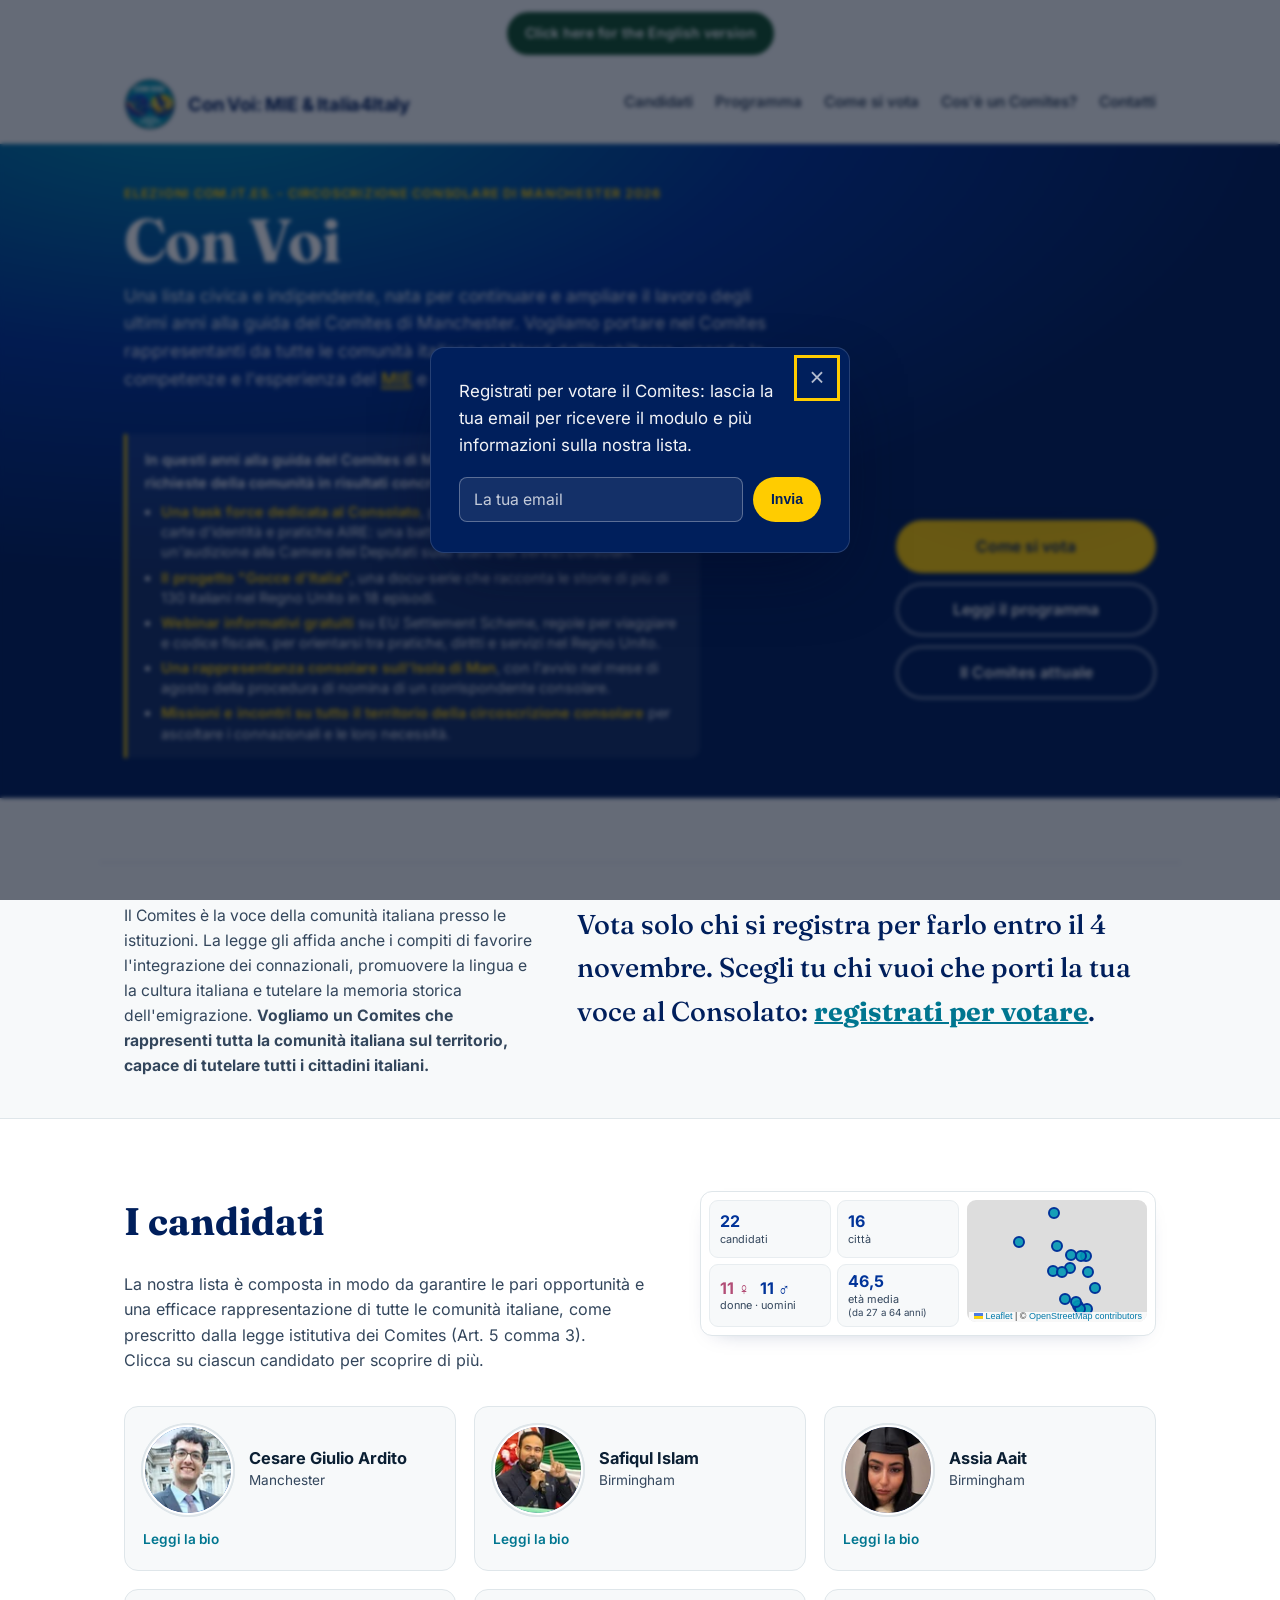
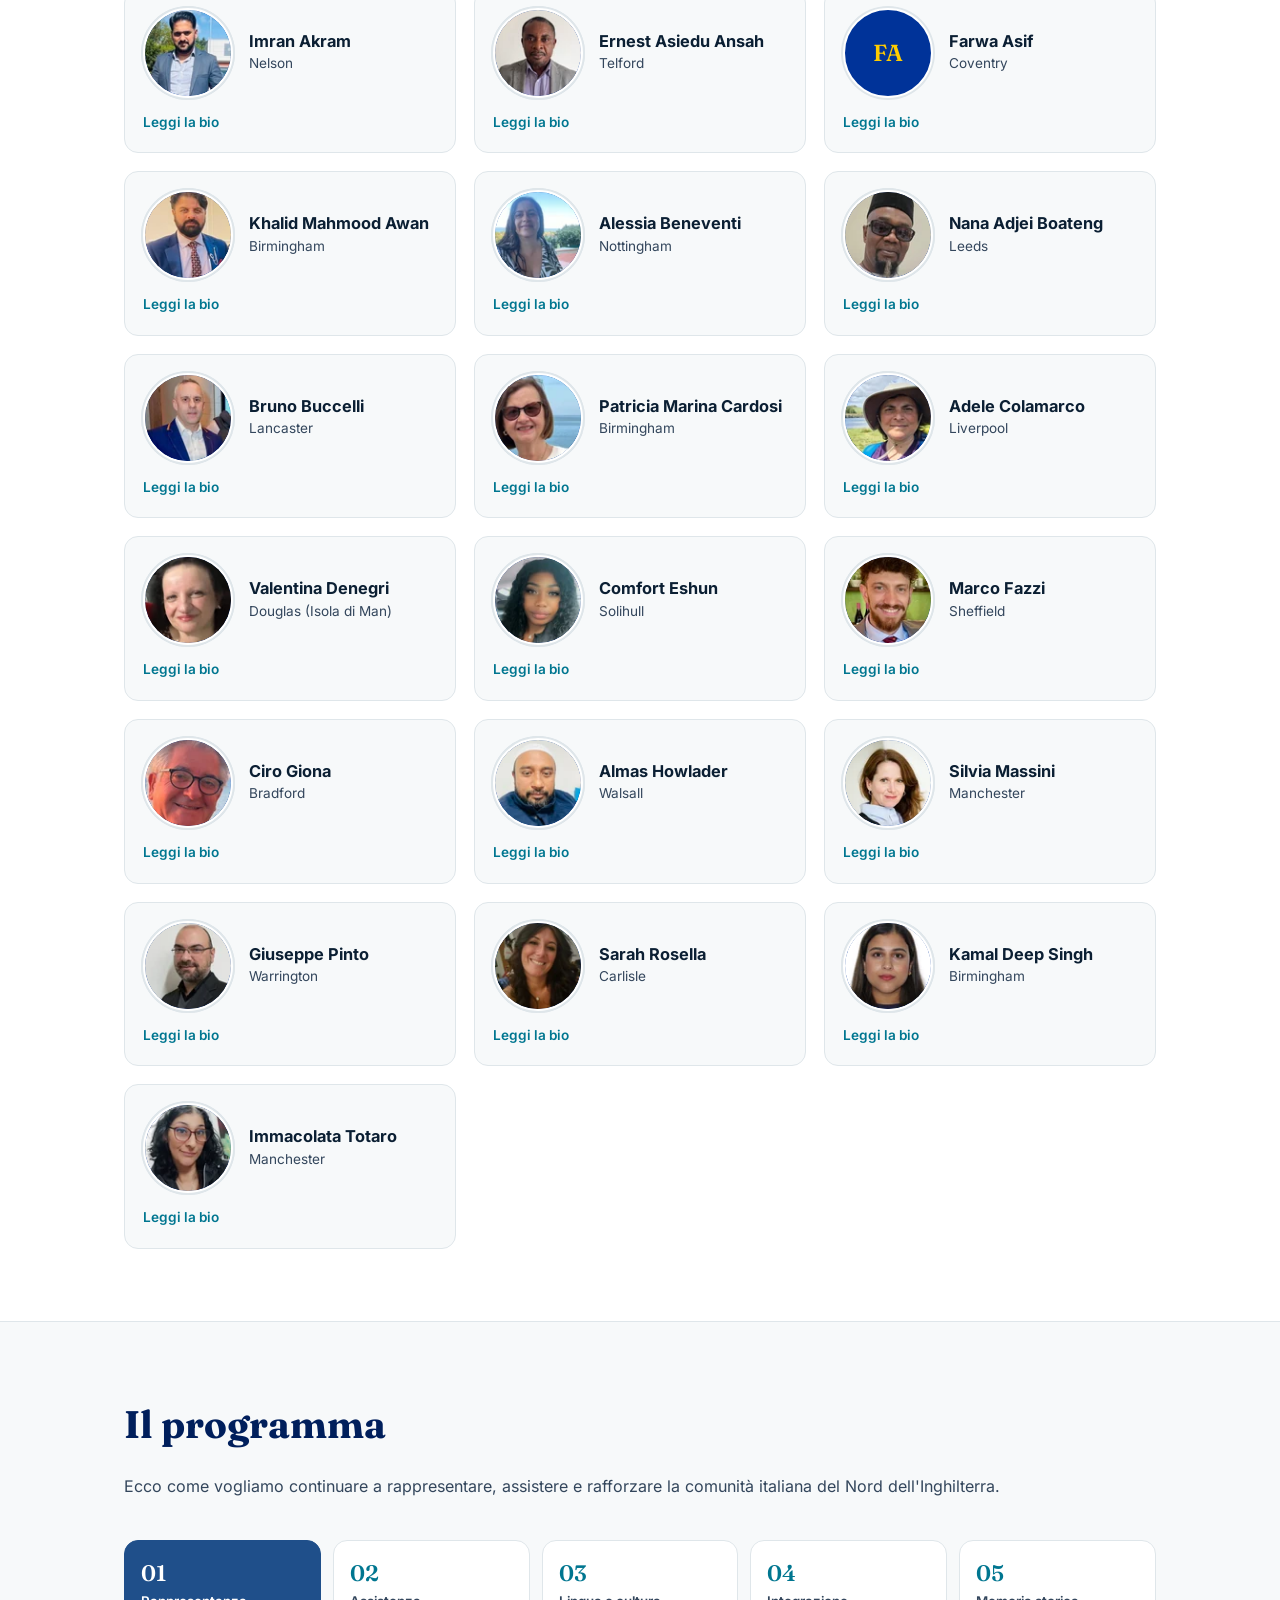
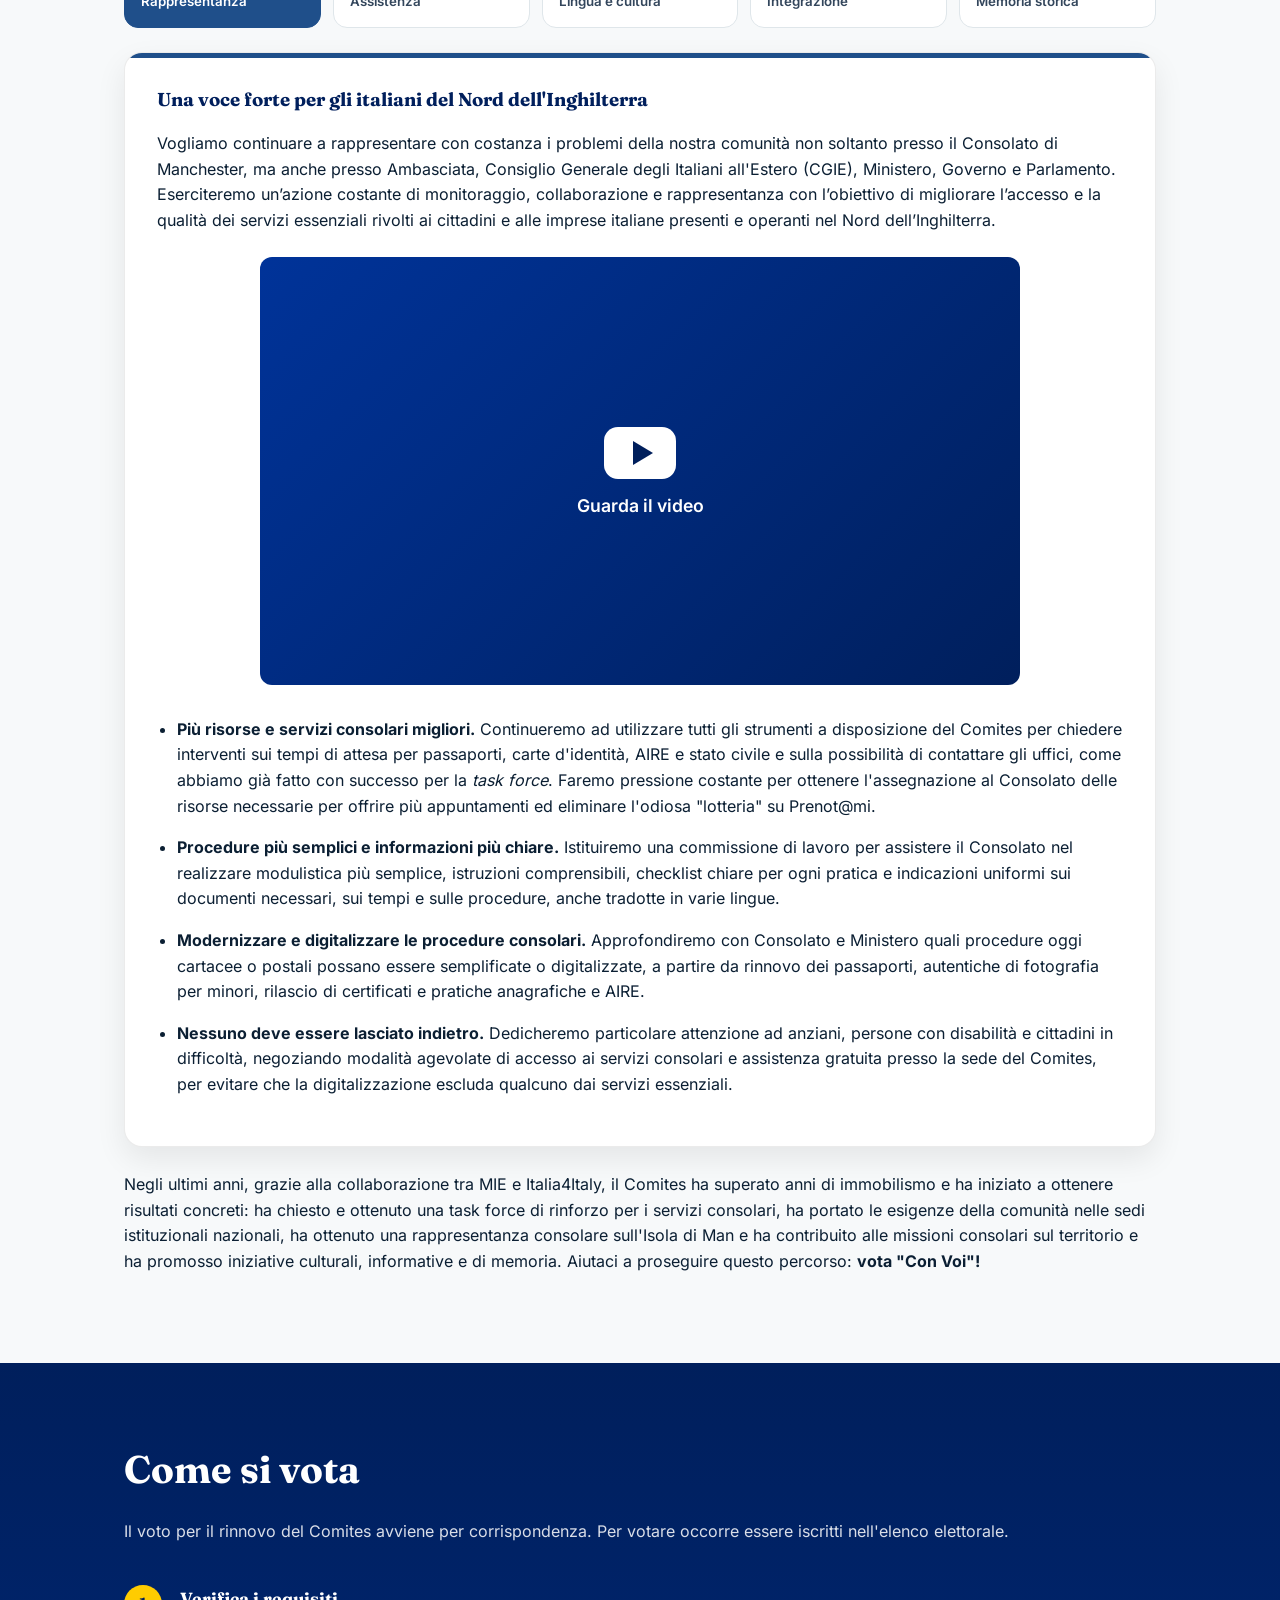
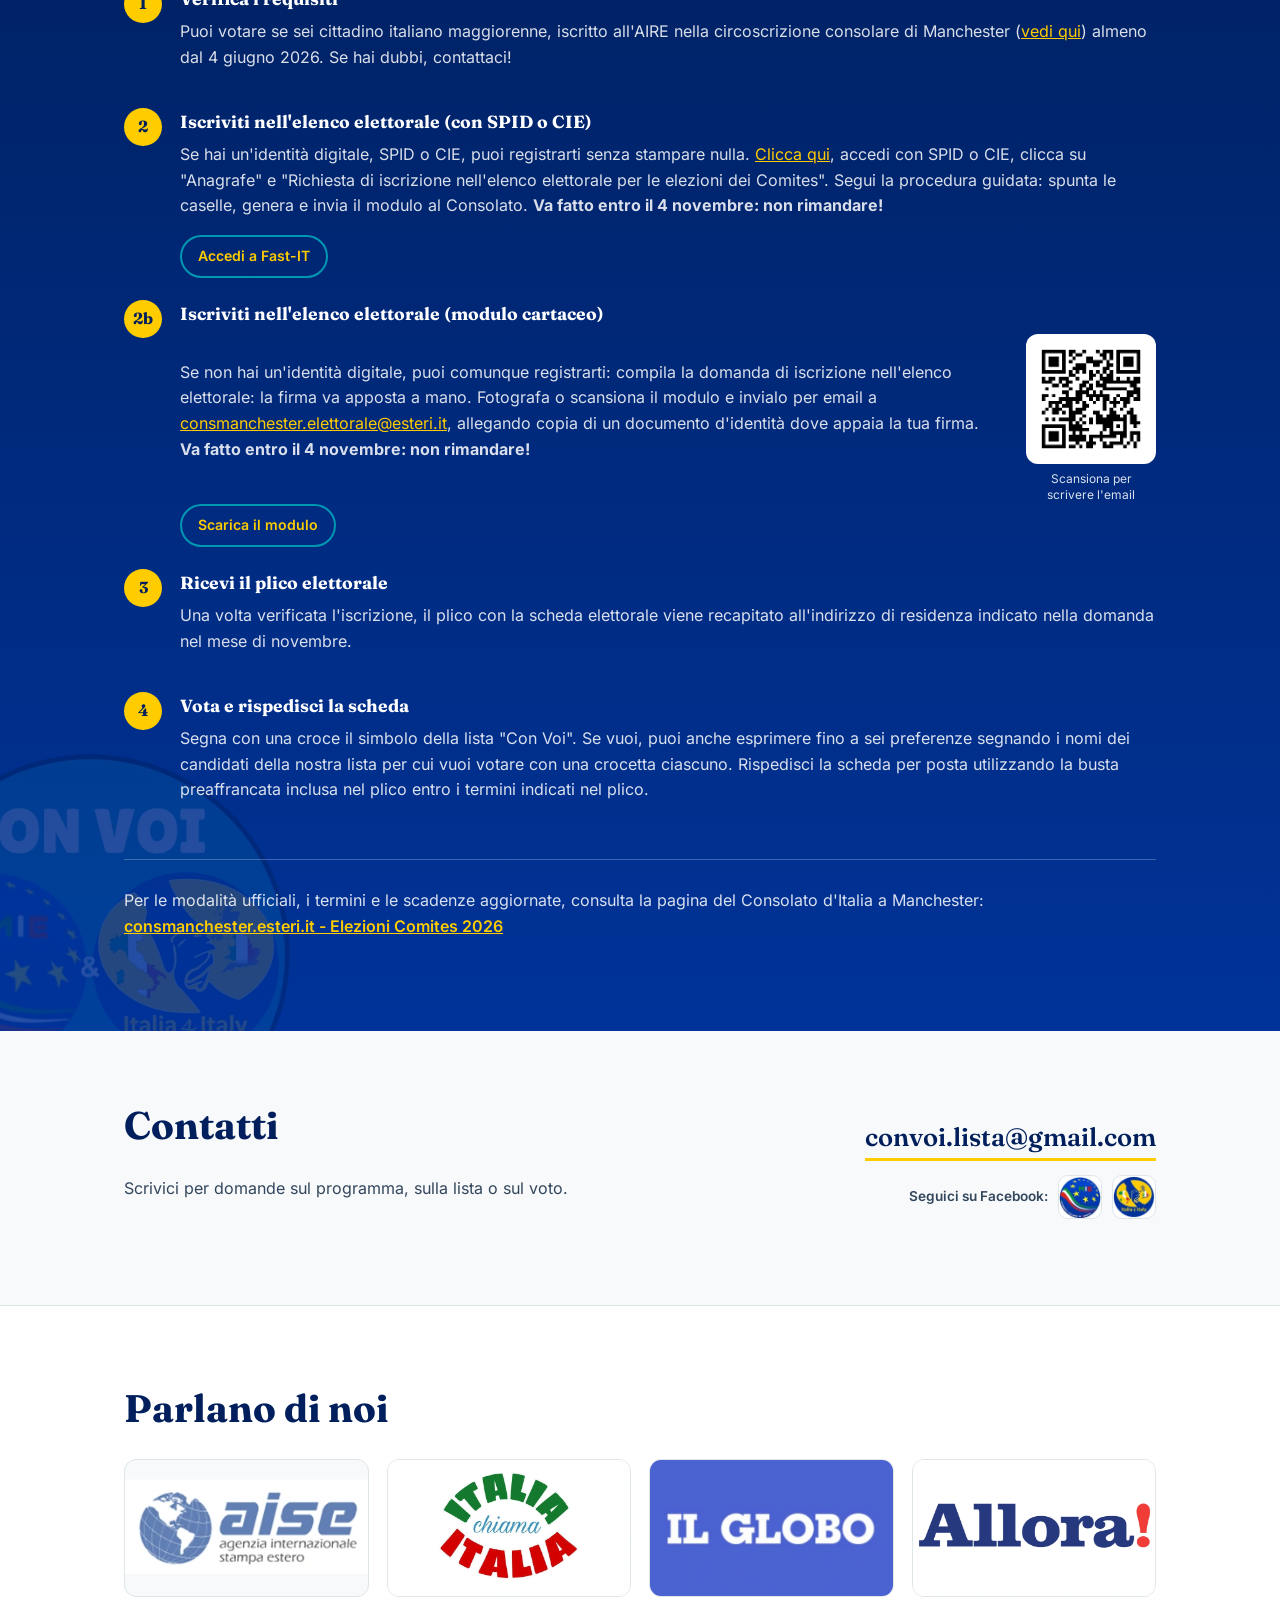
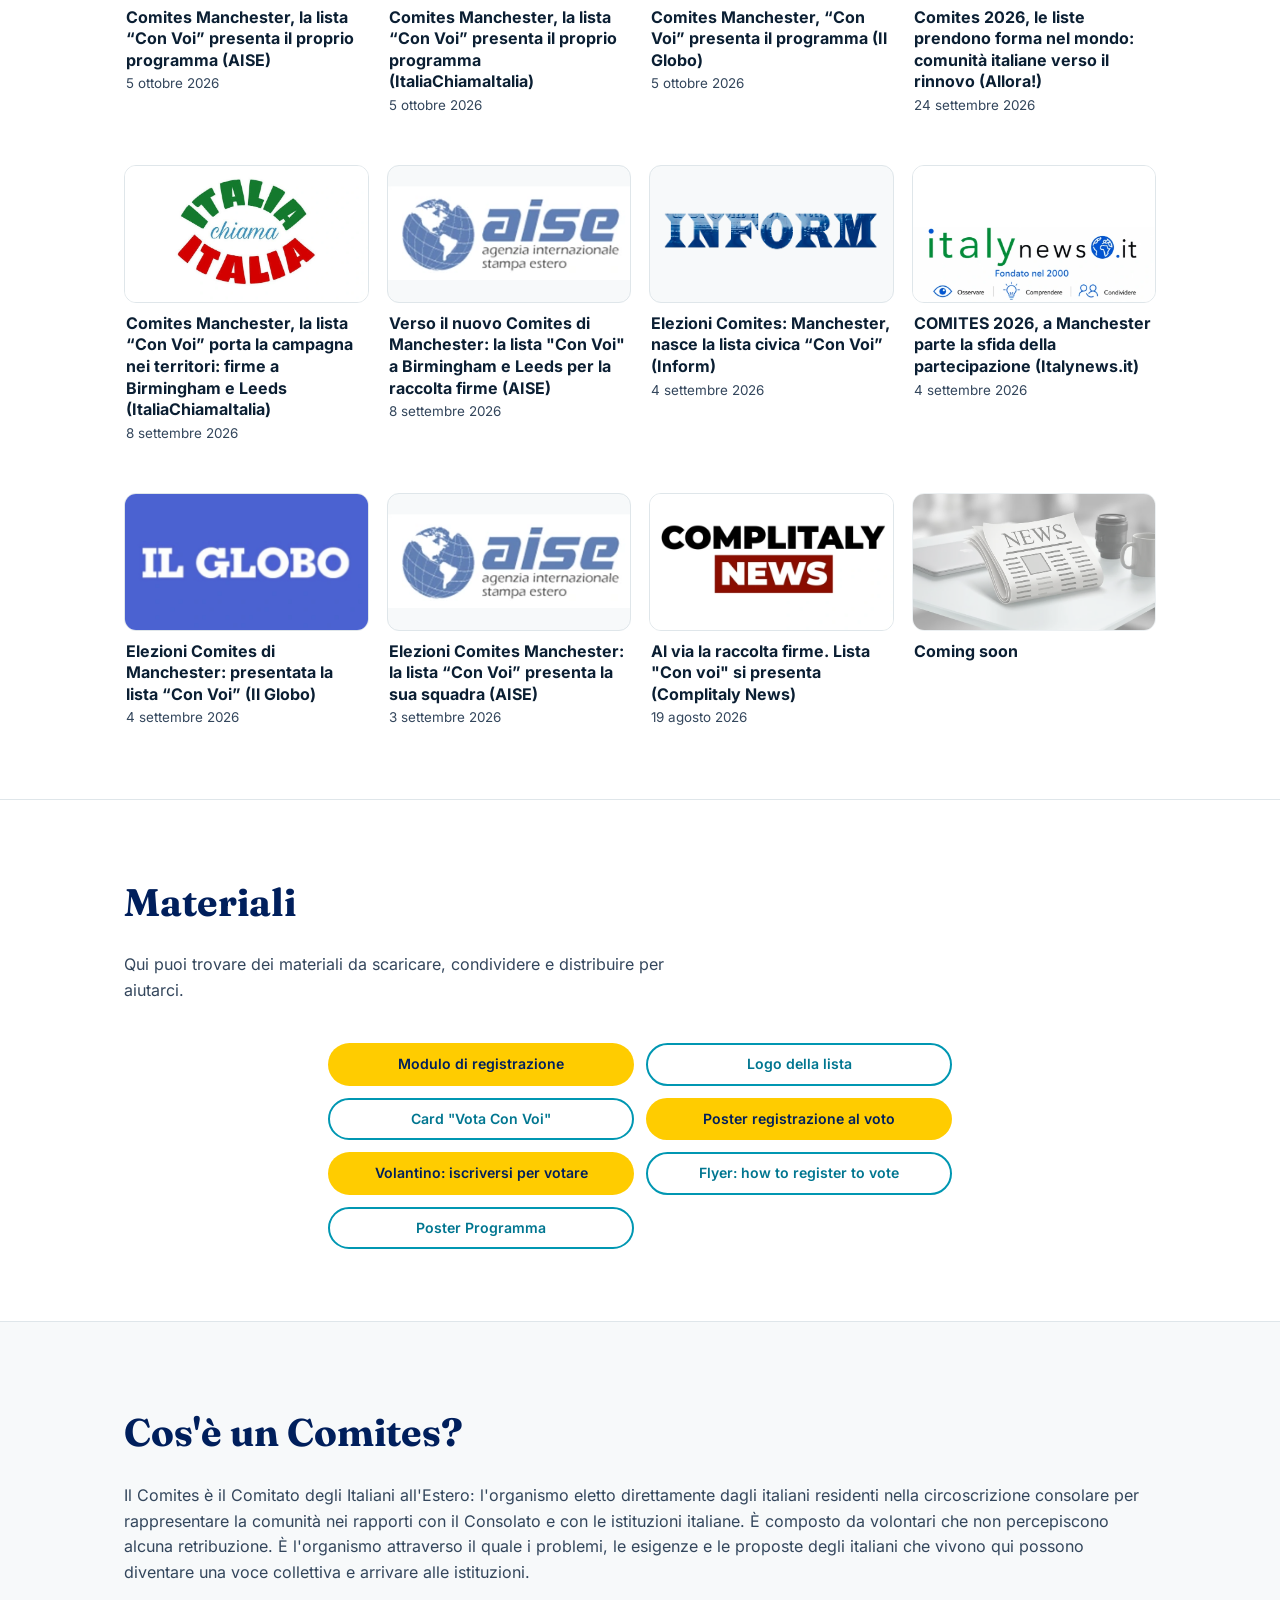
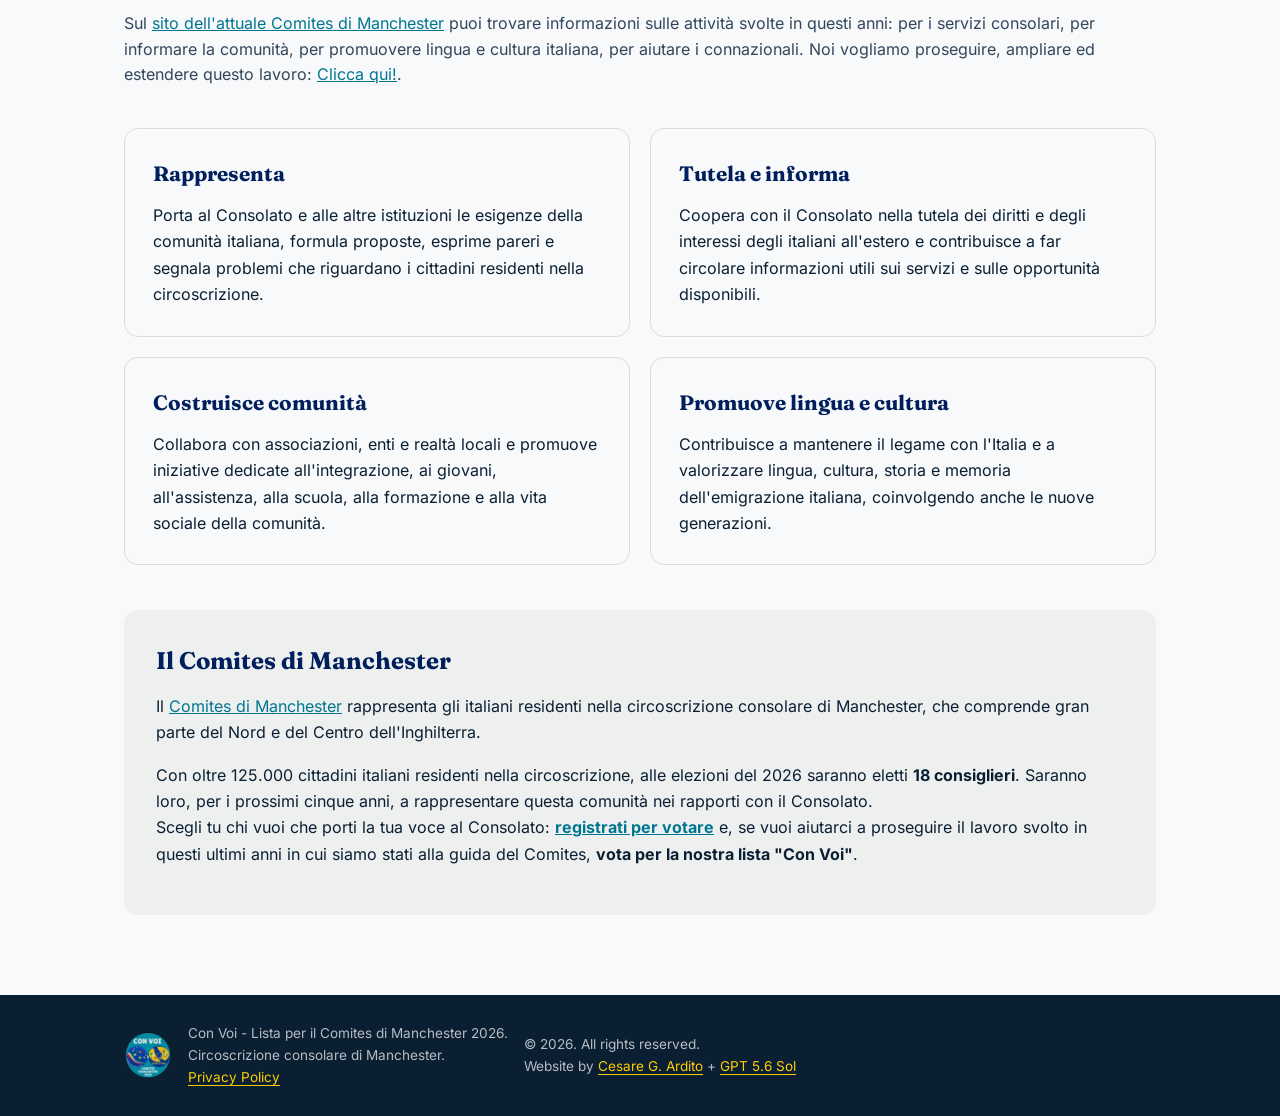
==== commit 6e57b62f: "Add files via upload" ====
--- a/index.html
+++ b/index.html
@@ -224,7 +224,6 @@
         </p>
 
         <div class="programma-video">
-          <h4>Il programma in video</h4>
           <div class="programma-video-frame">
             <a class="video-facade" href="https://www.youtube.com/watch?v=w7zcG3Gxh0o"
                data-video-id="w7zcG3Gxh0o" data-video-title="Con Voi: il programma sulla Rappresentanza"
@@ -268,8 +267,7 @@
           Vogliamo rendere il Comites un punto di riferimento concreto per orientare i cittadini, raccogliere i problemi della comunità e facilitare l'accesso ai servizi.
         </p>
 
-        <div class="programma-video">
-          <h4>Il programma in video</h4>
+   <div class="programma-video">
           <!-- Sostituire il placeholder con un iframe YouTube quando il video sarà disponibile. -->
           <div class="programma-video-frame programma-video-placeholder">Video in arrivo</div>
         </div>
@@ -305,51 +303,56 @@
           Lingua e cultura rappresentano uno dei principali legami fra una comunità italiana all'estero e l'Italia, soprattutto per le nuove generazioni.
         </p>
 
-        <div class="programma-video">
-          <h4>Il programma in video</h4>
+      
+<div class="programma-video">
+          <div class="programma-video-frame">
+            <a class="video-facade" href="https://www.youtube.com/watch?v=06tA9ydtOPw"
+               data-video-id="06tA9ydtOPw" data-video-title="Con Voi: il programma su Lingua e Cultura"
+               aria-label="Guarda il video: Con Voi, il programma su Lingua e Cultura">
+              <span class="video-play" aria-hidden="true"></span>
+              <span>Guarda il video</span>
+            </a>
+          </div>
+        </div>
+
+        <ul>
+          <li>
+            <strong>Sostenere i corsi di lingua e cultura italiana.</strong>
+            Collaboreremo con associazioni e realtà educative presenti sul territorio per far conoscere e rafforzare l'offerta rivolta a bambini, giovani e adulti.
+          </li>
+
+          <li>
+            <strong>Avvicinare seconde e terze generazioni alla lingua italiana.</strong>
+            Sosterremo iniziative che permettano ai figli e ai nipoti degli italiani emigrati di mantenere o recuperare il proprio rapporto linguistico e culturale con l'Italia, incoraggiandoli a studiare l'italiano anche per GCSE e A-level.
+          </li>
+
+          <li>
+            <strong>Promuovere la cultura italiana sul territorio.</strong>
+            Organizzeremo e sosterremo iniziative dedicate a cinema, letteratura, musica, teatro, arte, scienza e tradizioni, collaborando con associazioni, università, scuole e istituzioni culturali.
+          </li>
+
+          <li>
+            <strong>Mettere in rete realtà italiane e britanniche.</strong>
+            Favoriremo collaborazioni, scambi e gemellaggi culturali ed educativi capaci di creare rapporti duraturi e raggiungere nuovi pubblici.
+          </li>
+        </ul>
+      </div>
+
+
+      <div class="pillar-panel" id="p4" role="tabpanel" aria-labelledby="tab-p4" hidden tabindex="0">
+        <h3>Informare, orientare e connettere la comunità italiana</h3>
+
+        <p>
+          La comunità italiana del Nord dell'Inghilterra comprende persone arrivate da pochi mesi e famiglie presenti da generazioni, lavoratori, studenti, professionisti, imprenditori, pensionati e cittadini provenienti da percorsi migratori molto diversi. Il Comites deve rappresentarli tutti.
+        </p>
+
+   <div class="programma-video">
           <!-- Sostituire il placeholder con un iframe YouTube quando il video sarà disponibile. -->
           <div class="programma-video-frame programma-video-placeholder">Video in arrivo</div>
         </div>
 
         <ul>
           <li>
-            <strong>Sostenere i corsi di lingua e cultura italiana.</strong>
-            Collaboreremo con associazioni e realtà educative presenti sul territorio per far conoscere e rafforzare l'offerta rivolta a bambini, giovani e adulti.
-          </li>
-
-          <li>
-            <strong>Avvicinare seconde e terze generazioni alla lingua italiana.</strong>
-            Sosterremo iniziative che permettano ai figli e ai nipoti degli italiani emigrati di mantenere o recuperare il proprio rapporto linguistico e culturale con l'Italia, incoraggiandoli a studiare l'italiano anche per GCSE e A-level.
-          </li>
-
-          <li>
-            <strong>Promuovere la cultura italiana sul territorio.</strong>
-            Organizzeremo e sosterremo iniziative dedicate a cinema, letteratura, musica, teatro, arte, scienza e tradizioni, collaborando con associazioni, università, scuole e istituzioni culturali.
-          </li>
-
-          <li>
-            <strong>Mettere in rete realtà italiane e britanniche.</strong>
-            Favoriremo collaborazioni, scambi e gemellaggi culturali ed educativi capaci di creare rapporti duraturi e raggiungere nuovi pubblici.
-          </li>
-        </ul>
-      </div>
-
-
-      <div class="pillar-panel" id="p4" role="tabpanel" aria-labelledby="tab-p4" hidden tabindex="0">
-        <h3>Informare, orientare e connettere la comunità italiana</h3>
-
-        <p>
-          La comunità italiana del Nord dell'Inghilterra comprende persone arrivate da pochi mesi e famiglie presenti da generazioni, lavoratori, studenti, professionisti, imprenditori, pensionati e cittadini provenienti da percorsi migratori molto diversi. Il Comites deve rappresentarli tutti.
-        </p>
-
-        <div class="programma-video">
-          <h4>Il programma in video</h4>
-          <!-- Sostituire il placeholder con un iframe YouTube quando il video sarà disponibile. -->
-          <div class="programma-video-frame programma-video-placeholder">Video in arrivo</div>
-        </div>
-
-        <ul>
-          <li>
             <strong>Informazioni chiare e tempestive sulla vita nel Regno Unito.</strong>
             Continueremo a realizzare articoli, guide, incontri e webinar su soggiorno, lavoro, welfare, sanità, scuola, servizi pubblici e cambiamenti normativi che interessano gli italiani.
           </li>
@@ -374,8 +377,7 @@
           La storia dell'emigrazione italiana nel Nord dell'Inghilterra appartiene alla comunità di oggi e alle generazioni che verranno.
         </p>
 
-        <div class="programma-video">
-          <h4>Il programma in video</h4>
+   <div class="programma-video">
           <!-- Sostituire il placeholder con un iframe YouTube quando il video sarà disponibile. -->
           <div class="programma-video-frame programma-video-placeholder">Video in arrivo</div>
         </div>
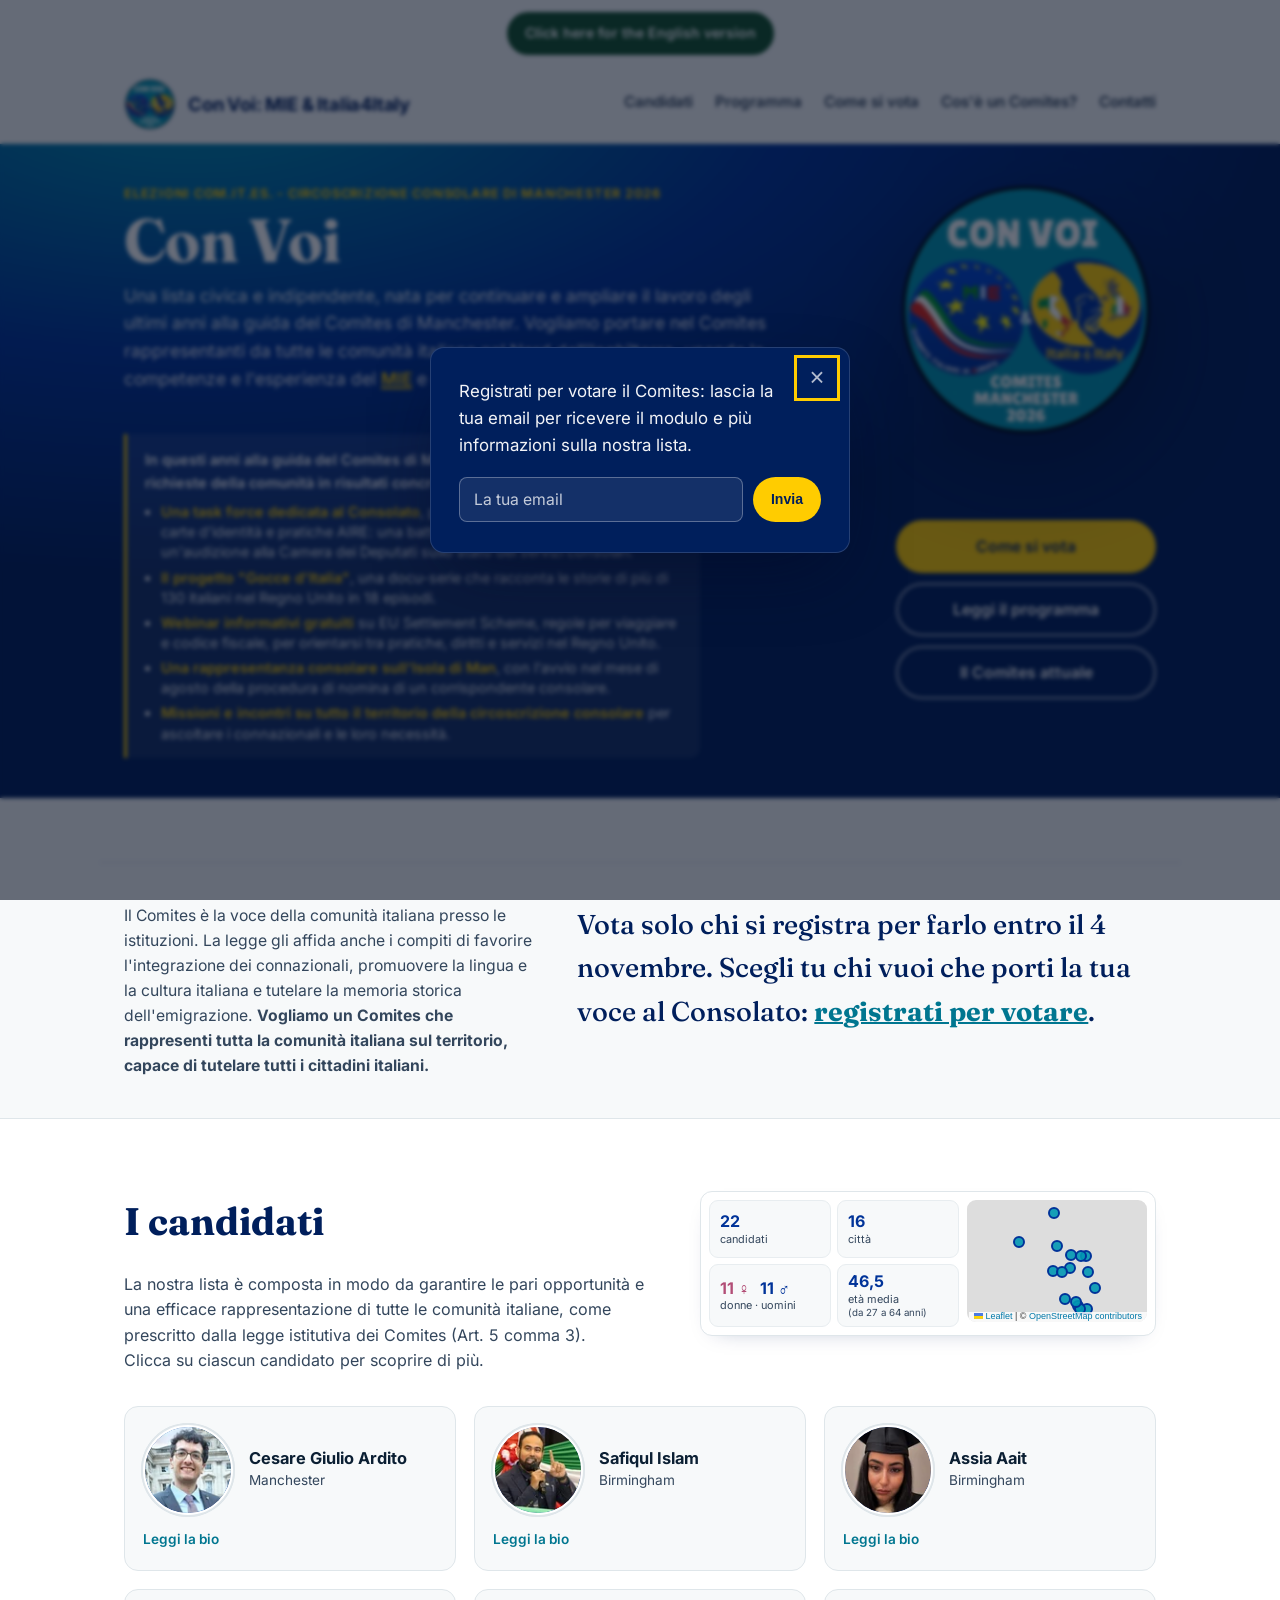
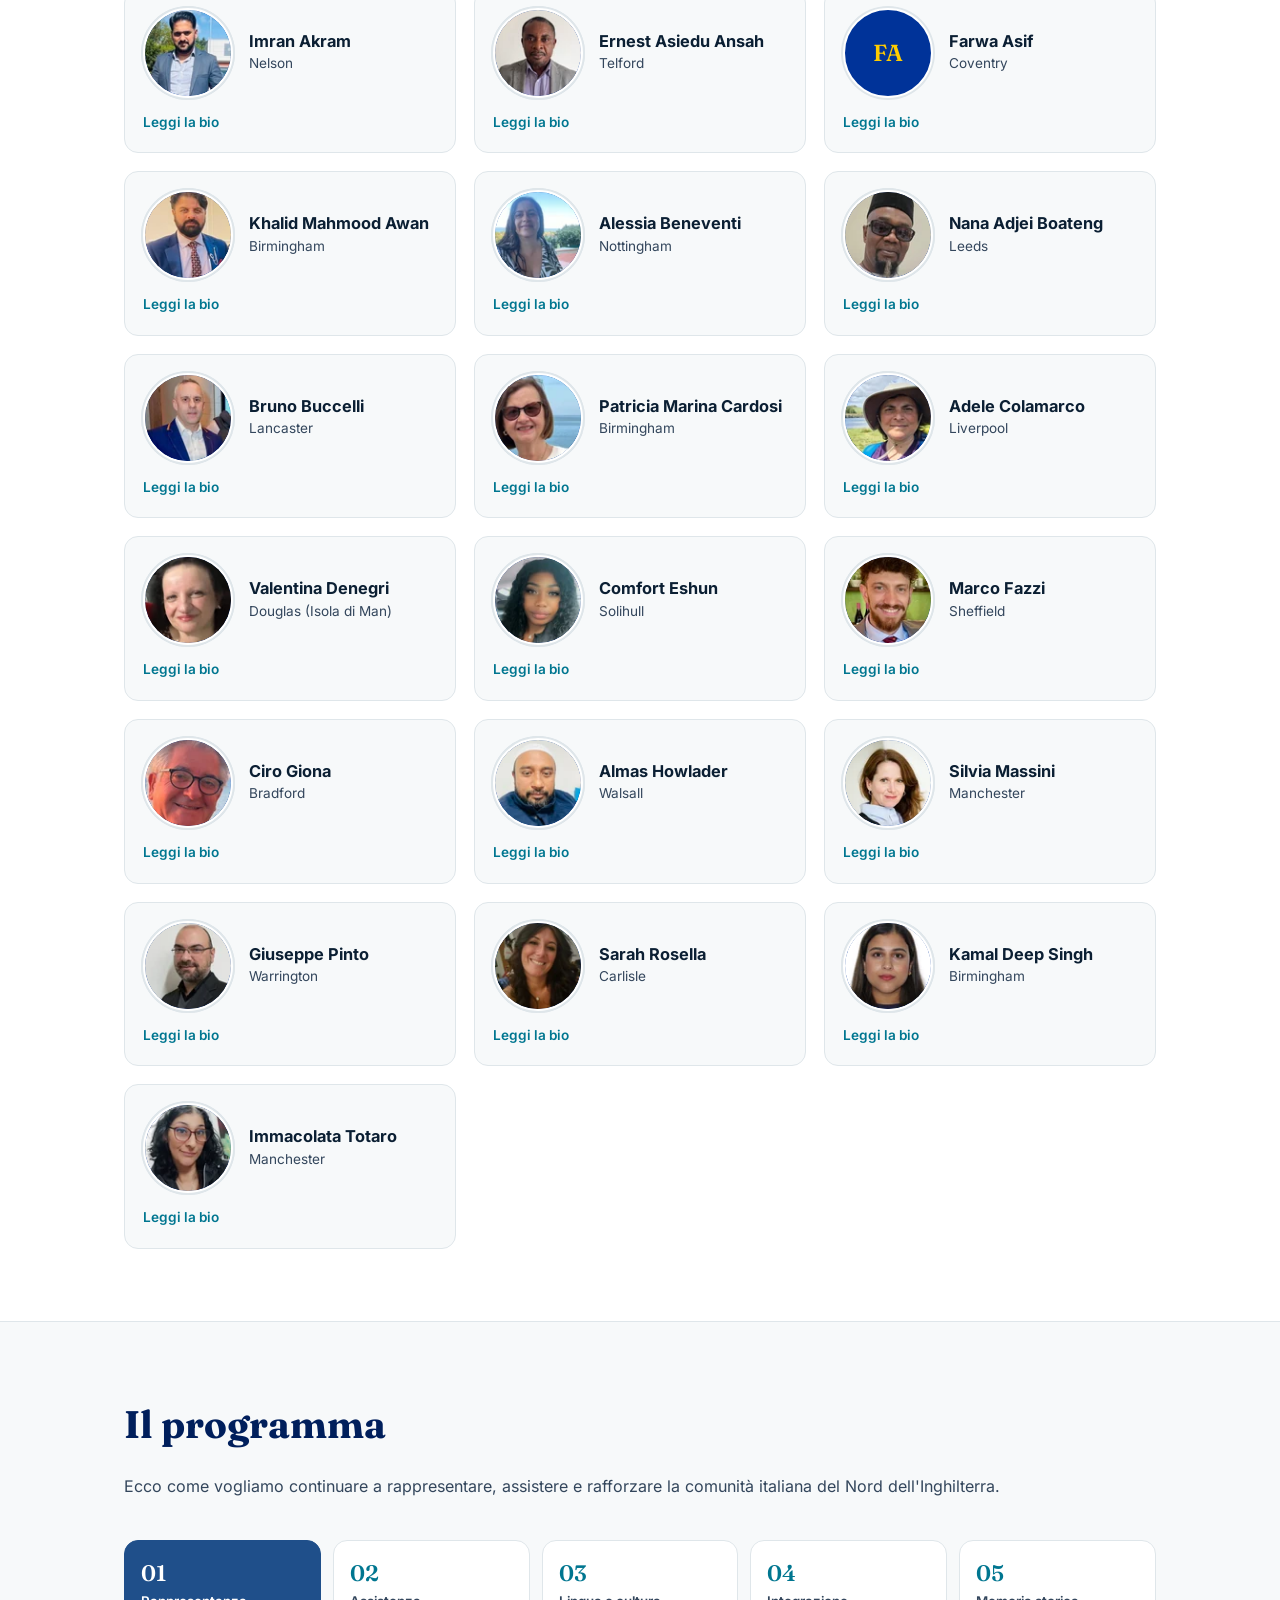
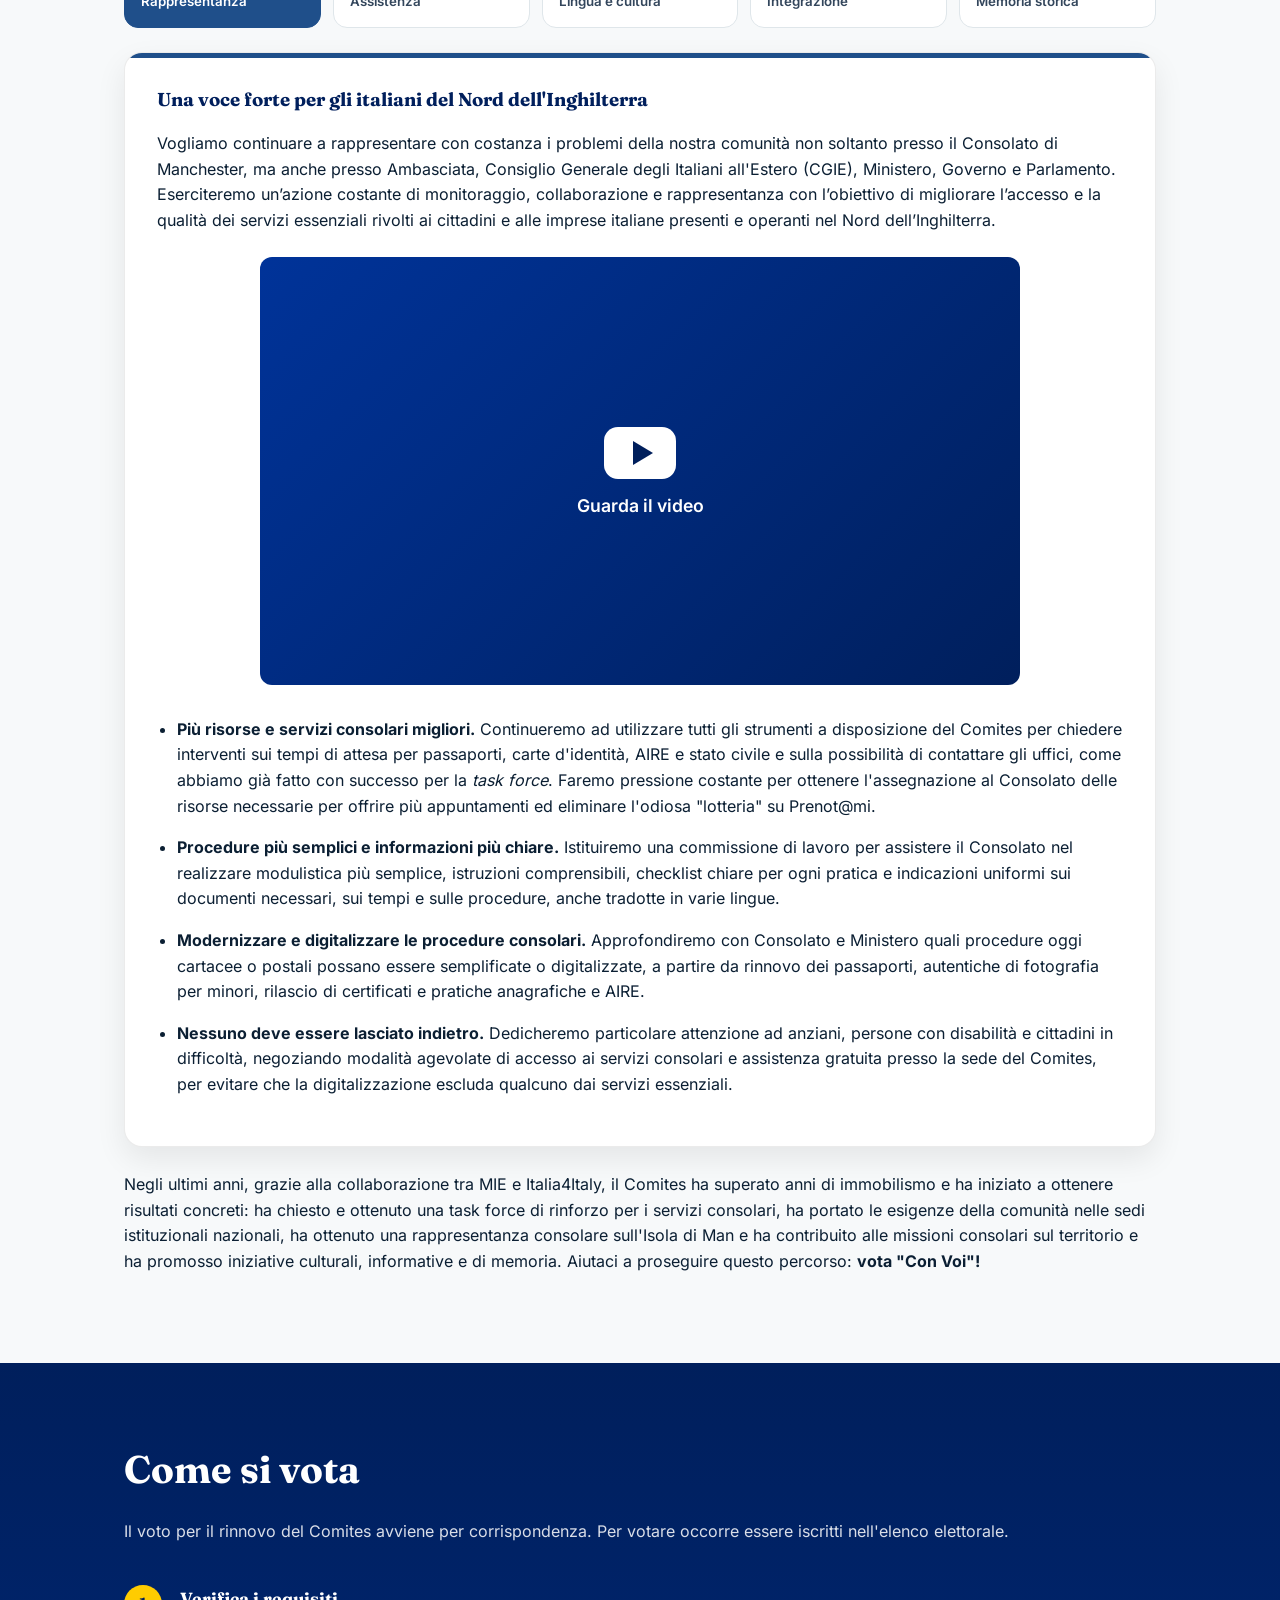
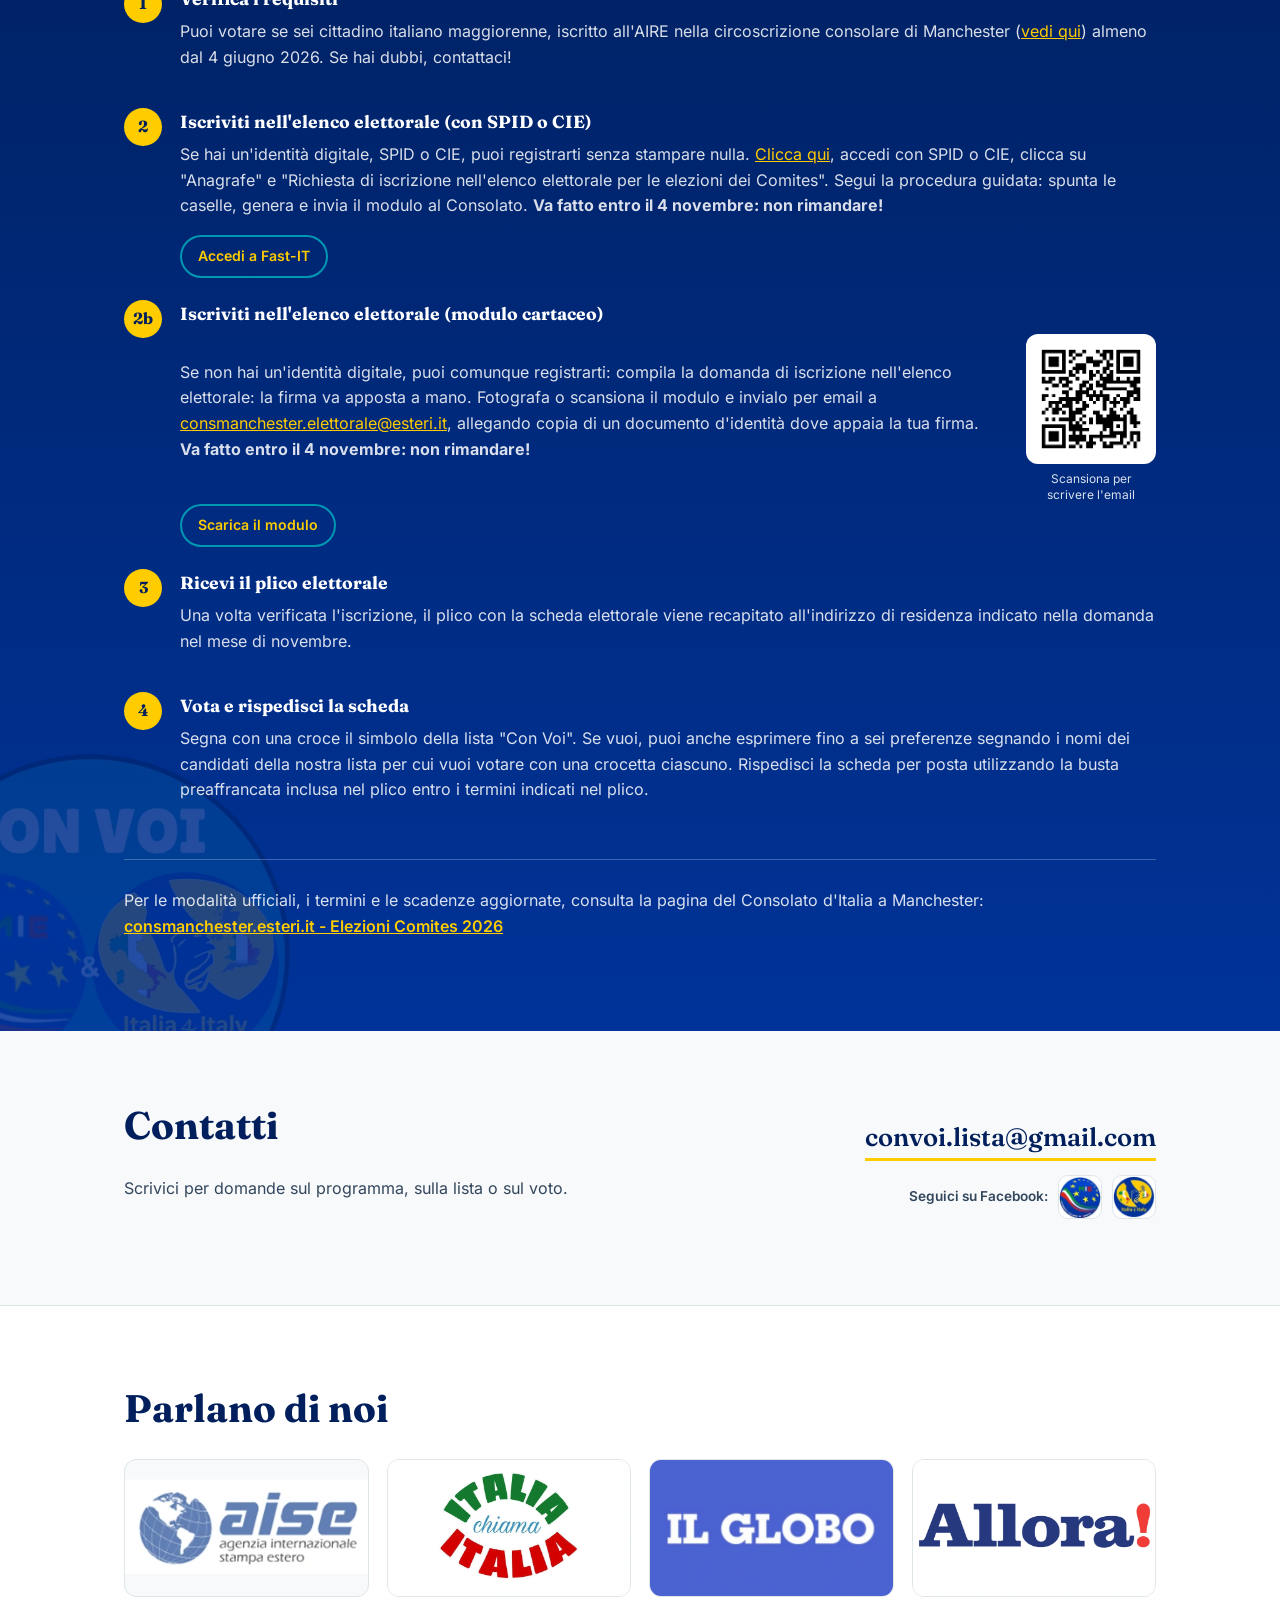
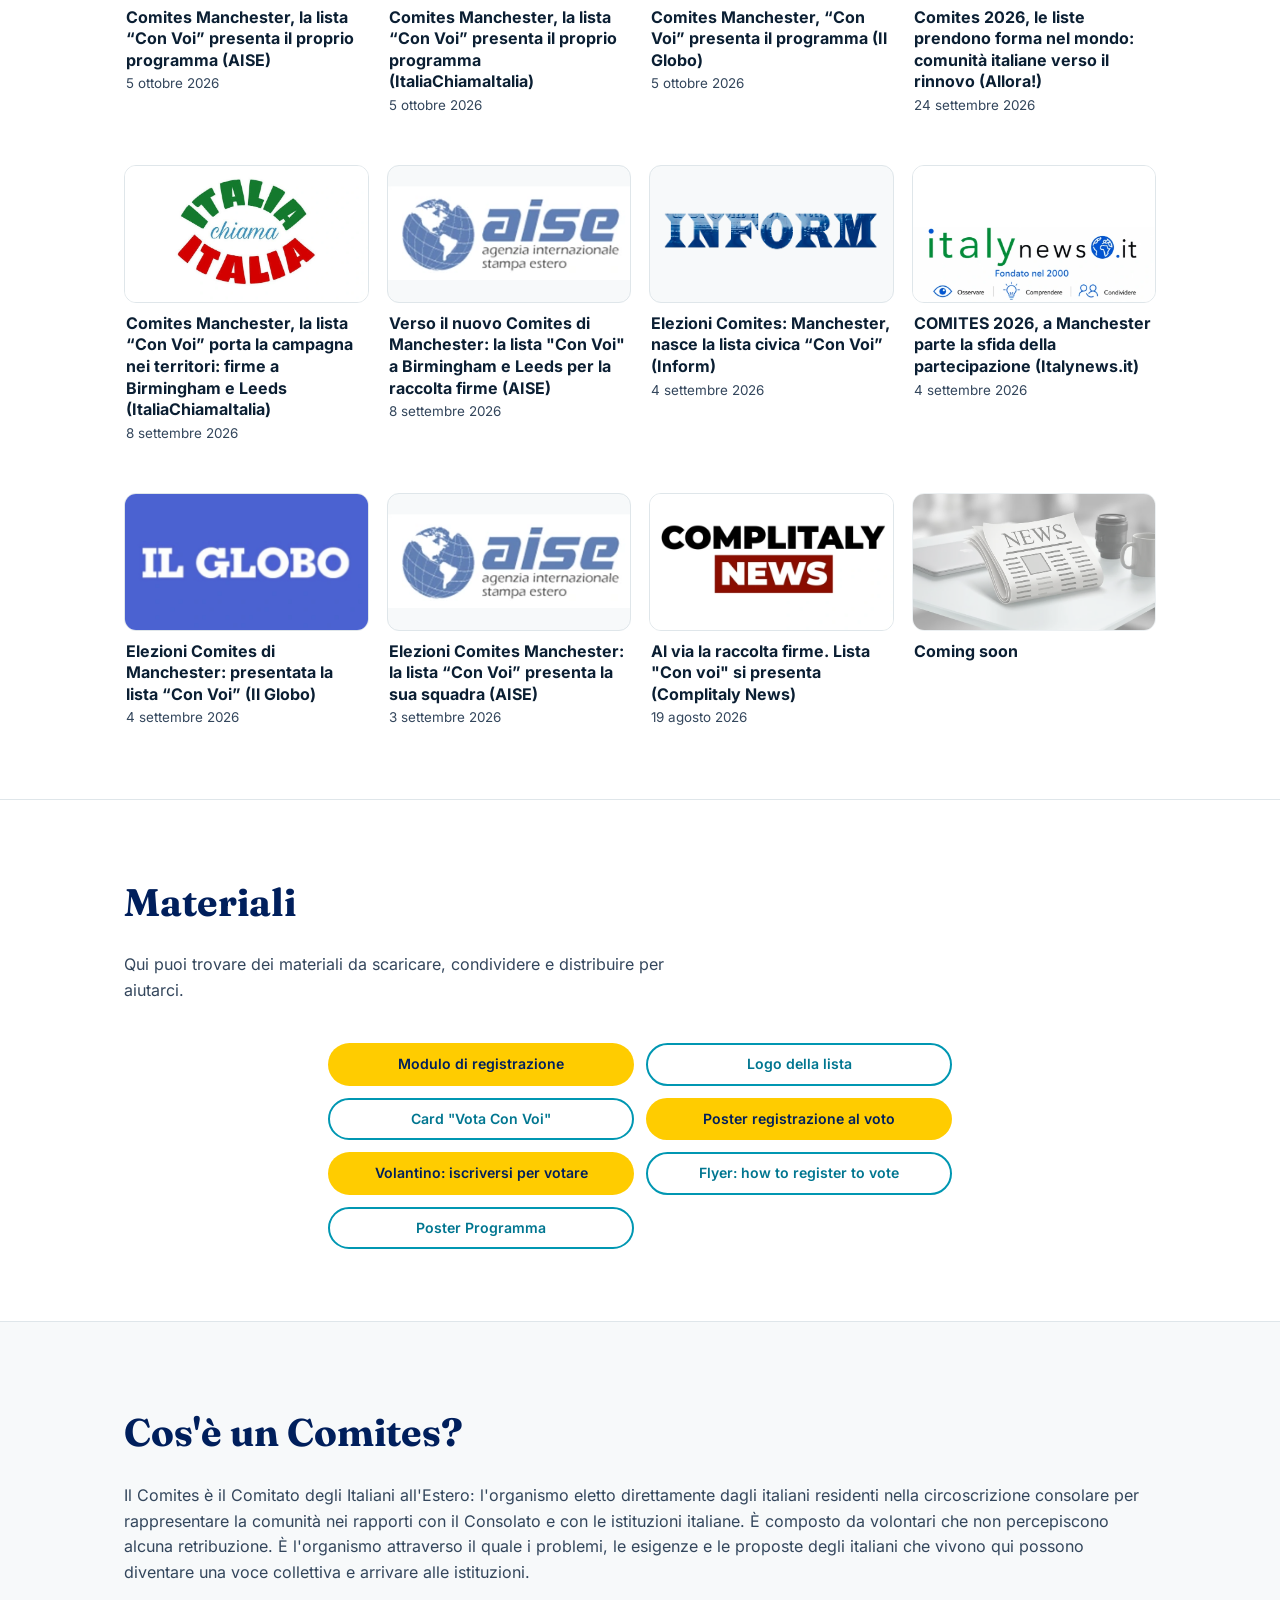
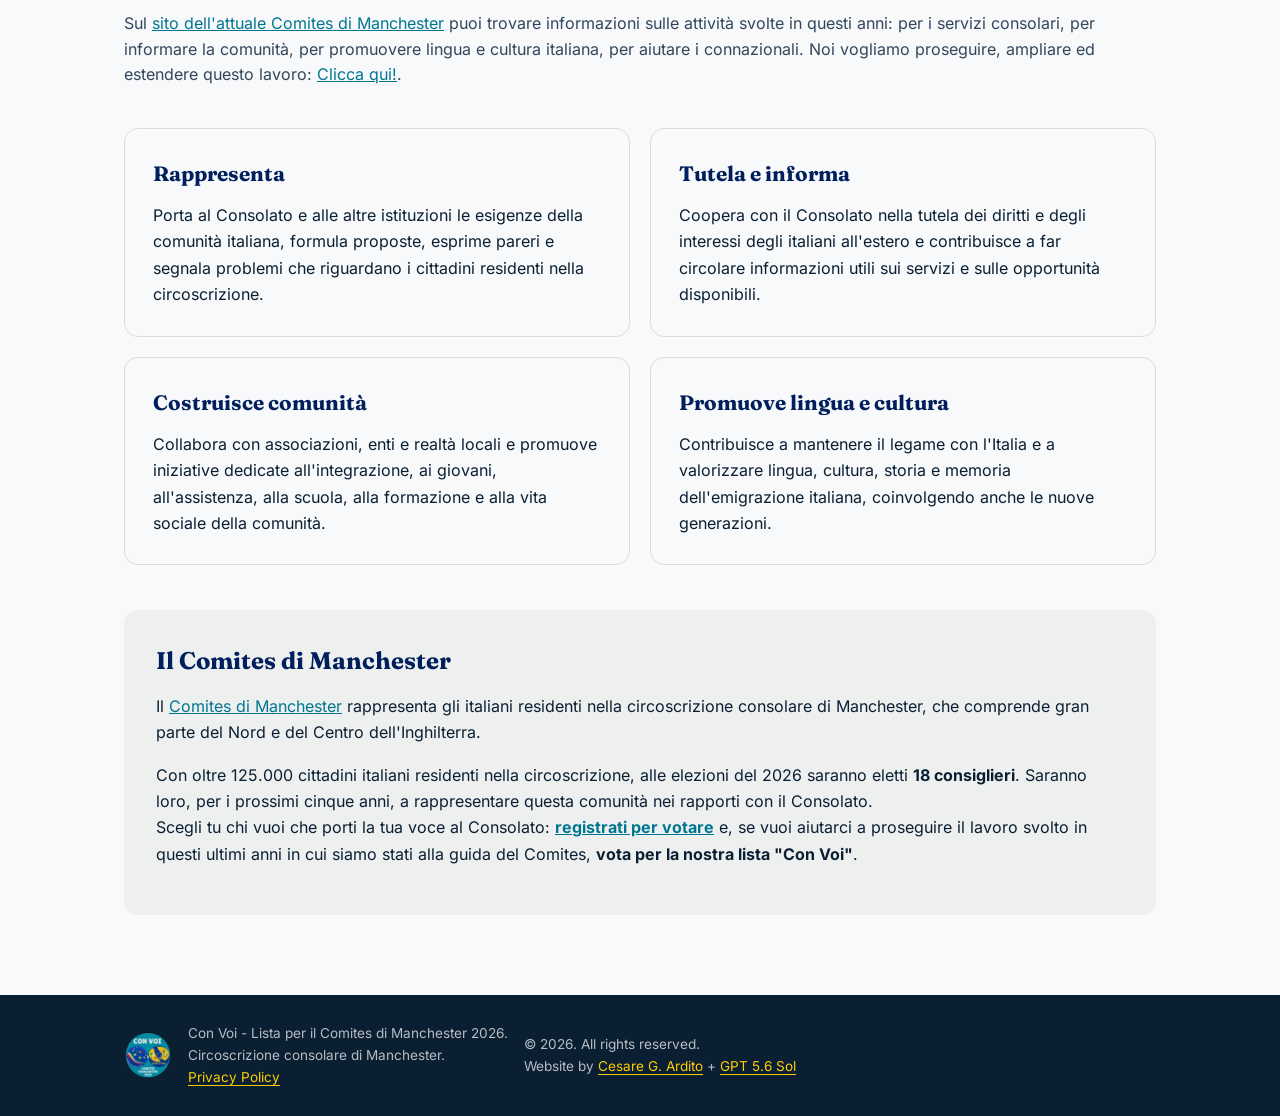
==== commit 863d8ec0: "Add files via upload" ====
--- a/index.html
+++ b/index.html
@@ -346,9 +346,15 @@
           La comunità italiana del Nord dell'Inghilterra comprende persone arrivate da pochi mesi e famiglie presenti da generazioni, lavoratori, studenti, professionisti, imprenditori, pensionati e cittadini provenienti da percorsi migratori molto diversi. Il Comites deve rappresentarli tutti.
         </p>
 
-   <div class="programma-video">
-          <!-- Sostituire il placeholder con un iframe YouTube quando il video sarà disponibile. -->
-          <div class="programma-video-frame programma-video-placeholder">Video in arrivo</div>
+<div class="programma-video">
+          <div class="programma-video-frame">
+            <a class="video-facade" href="https://www.youtube.com/watch?v=e9TrXj_YWR4"
+               data-video-id="e9TrXj_YWR4" data-video-title="Con Voi: il programma sull'Integrazione"
+               aria-label="Guarda il video: Con Voi, il programma sull'Integrazione">
+              <span class="video-play" aria-hidden="true"></span>
+              <span>Guarda il video</span>
+            </a>
+          </div>
         </div>
 
         <ul>
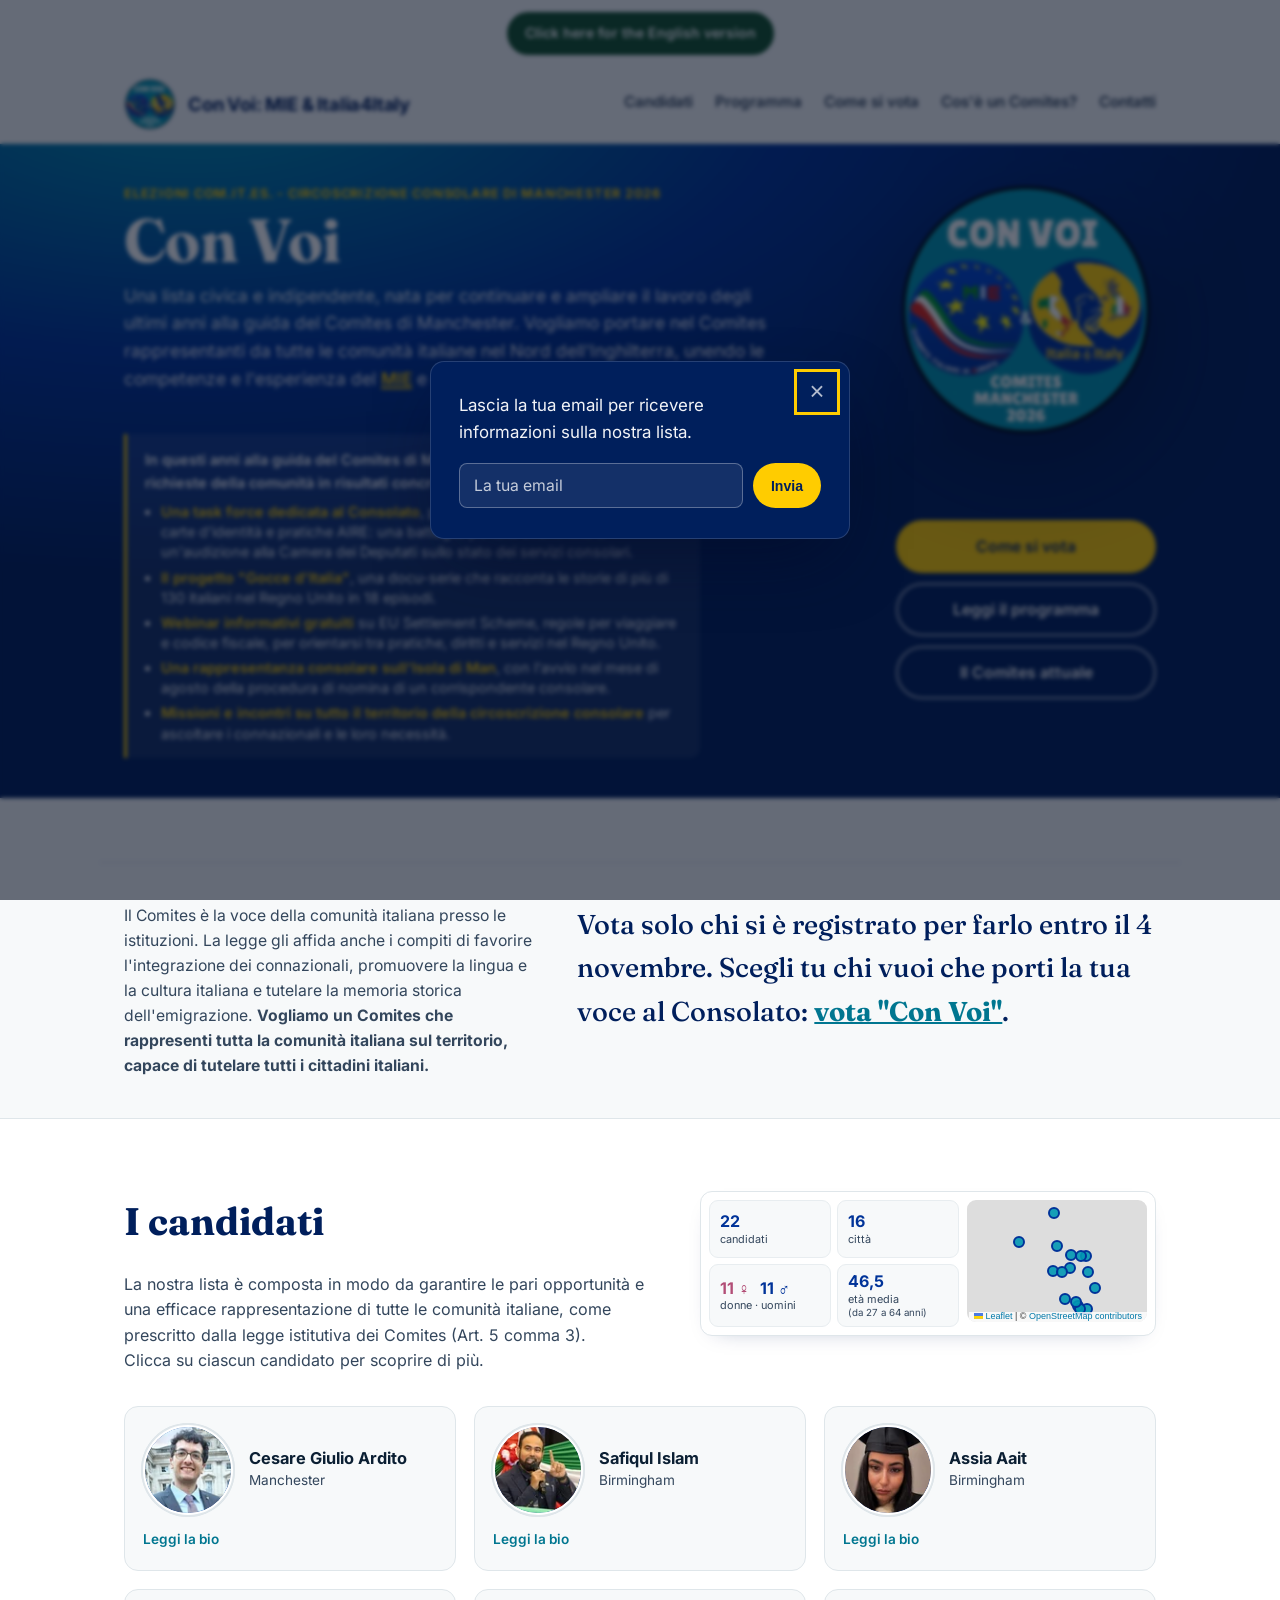
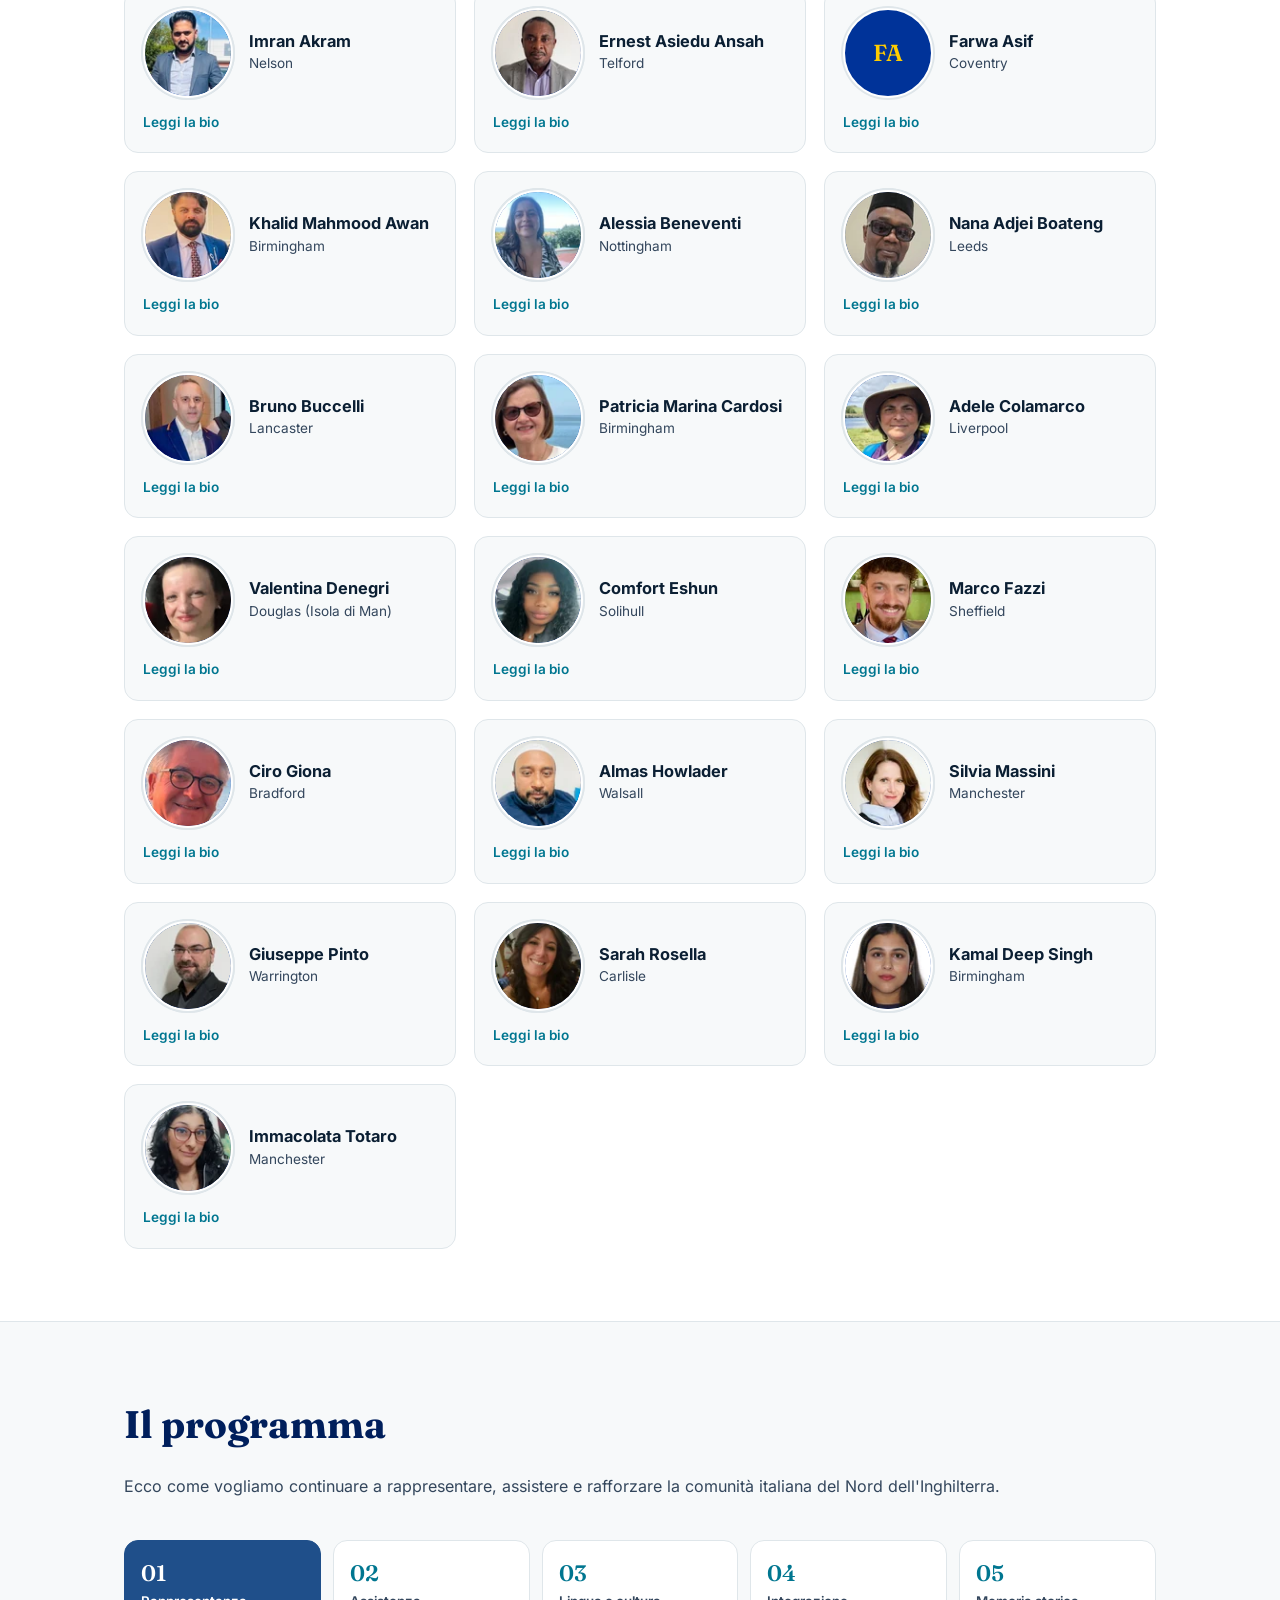
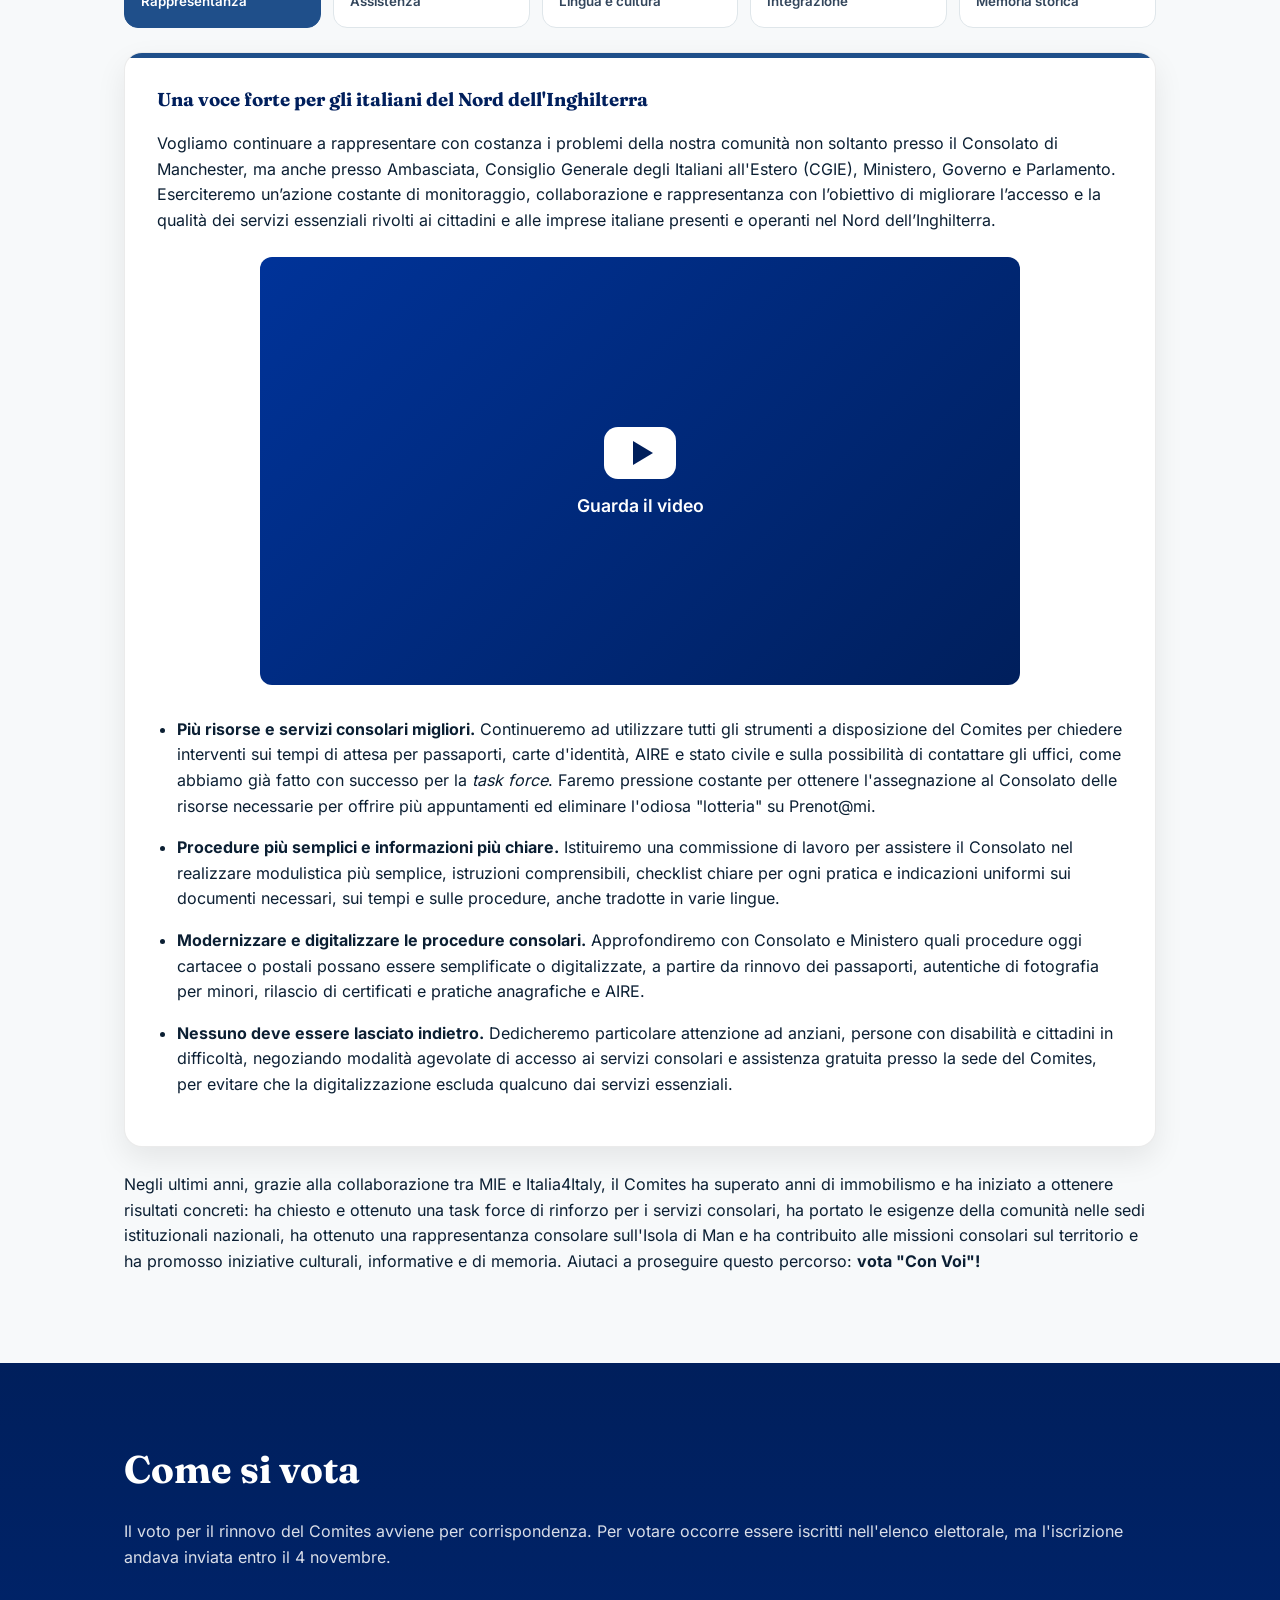
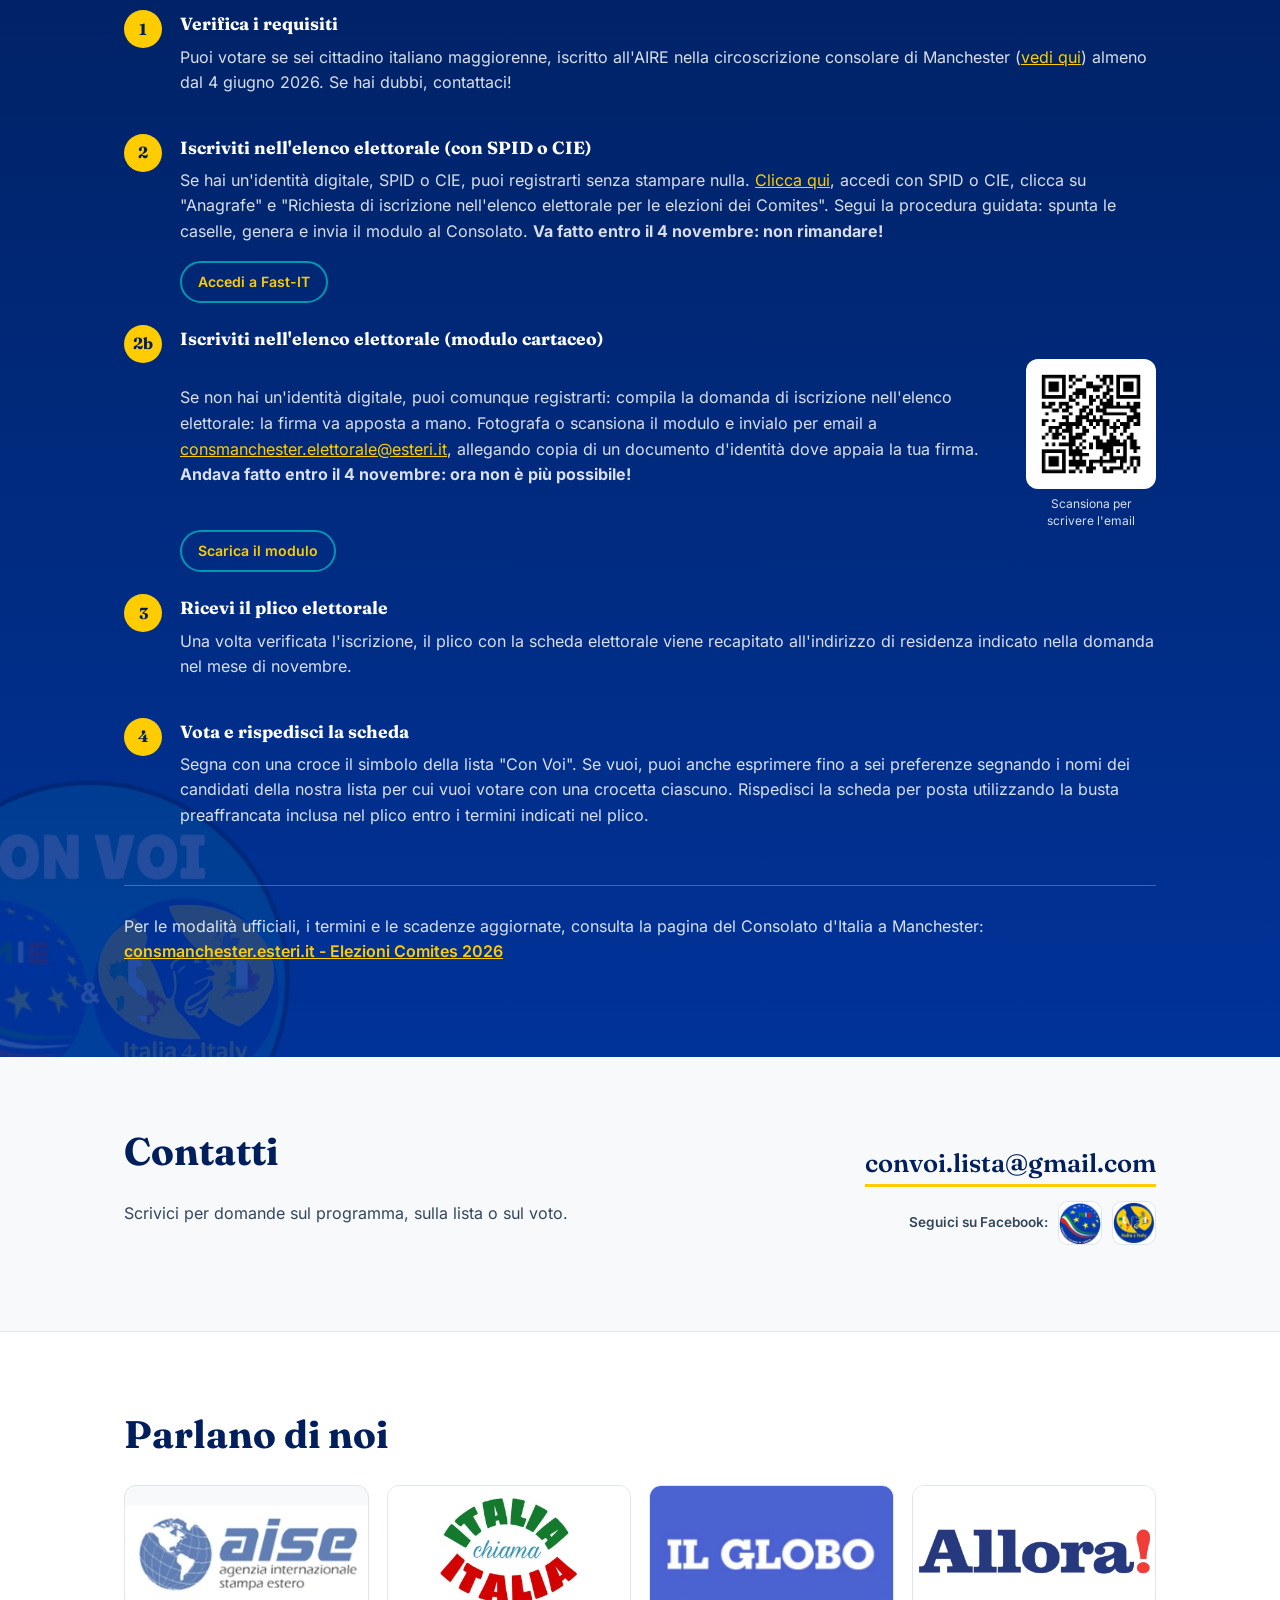
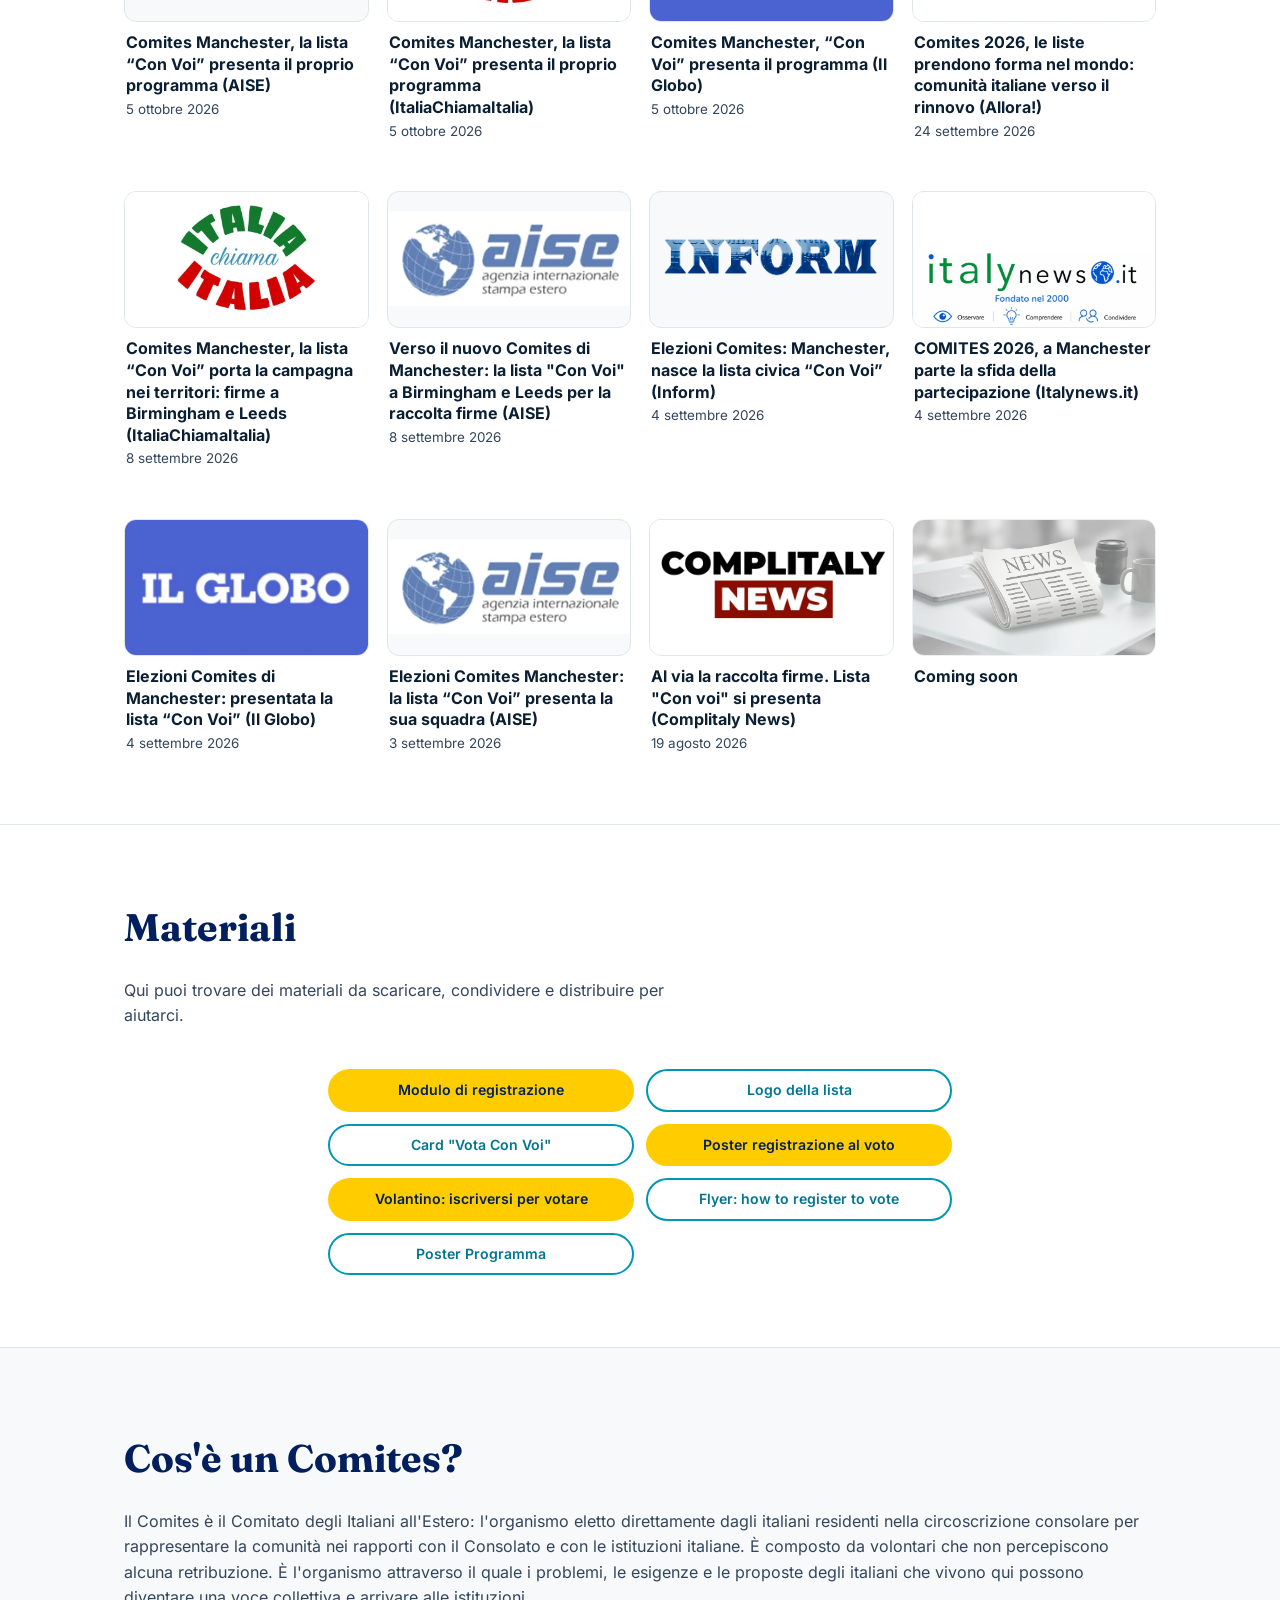
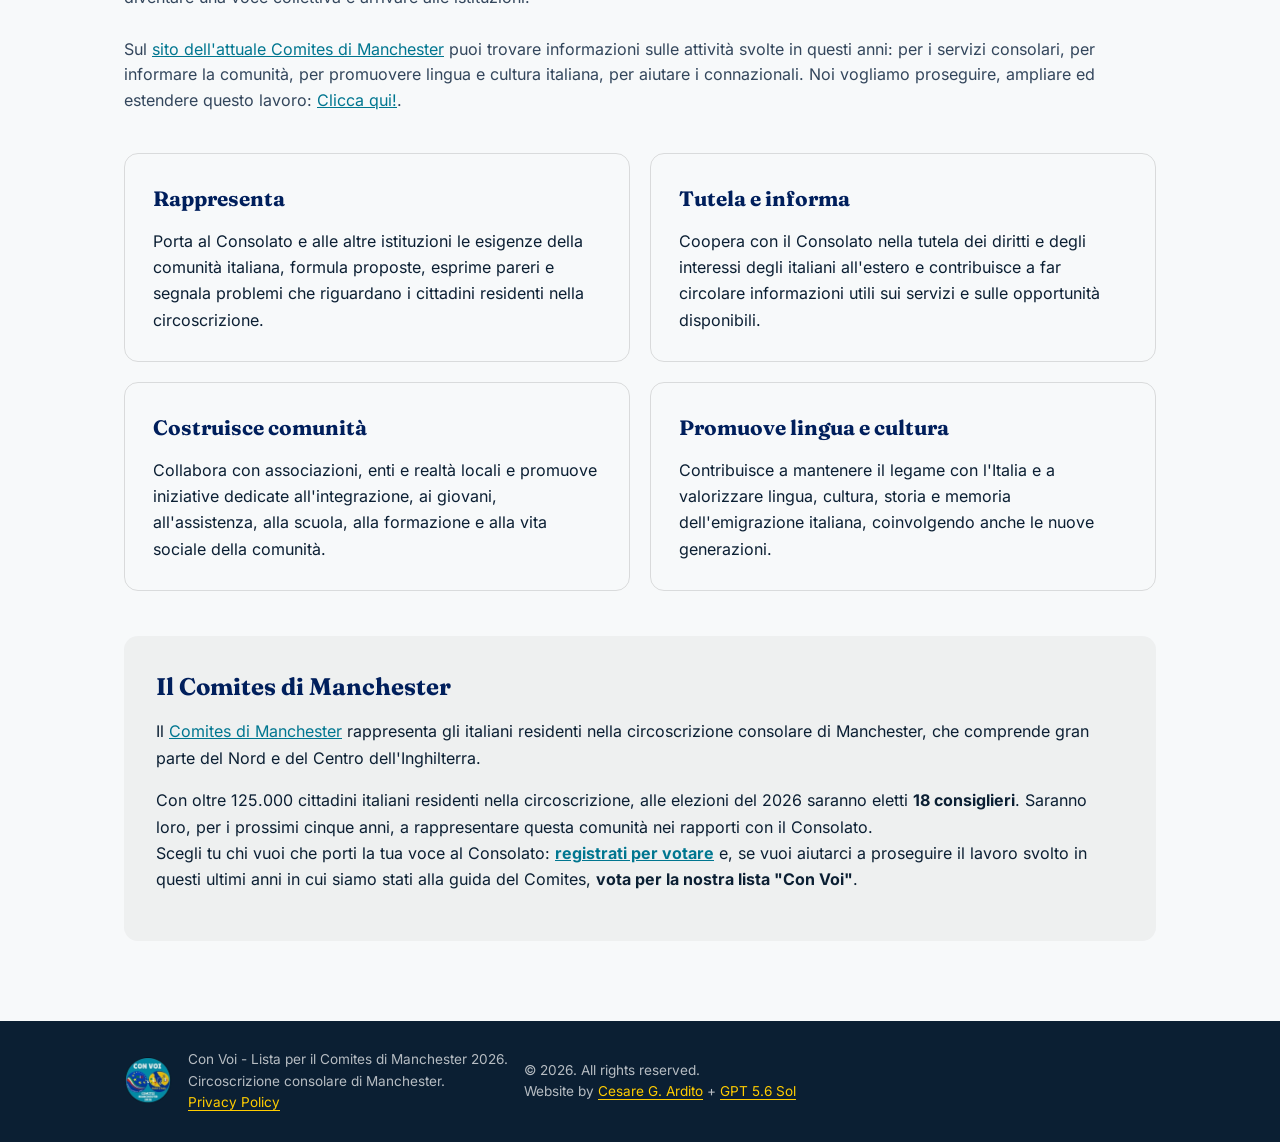
==== commit 38d8ef36: "Add files via upload" ====
--- a/index.html
+++ b/index.html
@@ -135,7 +135,7 @@
   <section class="intro">
     <div class="wrap intro-grid">
       <p class="intro-small">Il Comites è la voce della comunità italiana presso le istituzioni. La legge gli affida anche i compiti di favorire l'integrazione dei connazionali, promuovere la lingua e la cultura italiana e tutelare la memoria storica dell'emigrazione. <b>Vogliamo un Comites che rappresenti tutta la comunità italiana sul territorio, capace di tutelare tutti i cittadini italiani. </b></p>
-      <p class="intro-lead">Vota solo chi si registra per farlo entro il 4 novembre. Scegli tu chi vuoi che porti la tua voce al Consolato: <strong><a href="#come-si-vota">registrati per votare</a></strong>.</p>
+      <p class="intro-lead">Vota solo chi si è registrato per farlo entro il 4 novembre. Scegli tu chi vuoi che porti la tua voce al Consolato: <strong><a href="#come-si-vota">vota "Con Voi"</a></strong>.</p>
     </div>
   </section>
 
@@ -267,10 +267,17 @@
           Vogliamo rendere il Comites un punto di riferimento concreto per orientare i cittadini, raccogliere i problemi della comunità e facilitare l'accesso ai servizi.
         </p>
 
-   <div class="programma-video">
-          <!-- Sostituire il placeholder con un iframe YouTube quando il video sarà disponibile. -->
-          <div class="programma-video-frame programma-video-placeholder">Video in arrivo</div>
+<div class="programma-video">
+          <div class="programma-video-frame">
+            <a class="video-facade" href="https://www.youtube.com/watch?v=oeFDHCO2SZ0"
+               data-video-id="oeFDHCO2SZ0" data-video-title="Con Voi: il programma sull'Assistenza"
+               aria-label="Guarda il video: Con Voi, il programma sull'Assistenza">
+              <span class="video-play" aria-hidden="true"></span>
+              <span>Guarda il video</span>
+            </a>
+          </div>
         </div>
+
 
         <ul>
           <li>
@@ -383,10 +390,17 @@
           La storia dell'emigrazione italiana nel Nord dell'Inghilterra appartiene alla comunità di oggi e alle generazioni che verranno.
         </p>
 
-   <div class="programma-video">
-          <!-- Sostituire il placeholder con un iframe YouTube quando il video sarà disponibile. -->
-          <div class="programma-video-frame programma-video-placeholder">Video in arrivo</div>
+<div class="programma-video">
+          <div class="programma-video-frame">
+            <a class="video-facade" href="https://www.youtube.com/watch?v=FuNHZYWLP1c"
+               data-video-id="FuNHZYWLP1c" data-video-title="Con Voi: il programma sulla Memoria Storica"
+               aria-label="Guarda il video: Con Voi, il programma sulla Memoria Storica">
+              <span class="video-play" aria-hidden="true"></span>
+              <span>Guarda il video</span>
+            </a>
+          </div>
         </div>
+
 
         <ul>
           <li>
@@ -426,7 +440,7 @@
     <div class="vota-seal" aria-hidden="true"><img src="assets/optimized/logo-512.webp" alt="" width="512" height="512" decoding="async" loading="lazy"></div>
     <div class="wrap">
       <h2 class="section-title section-title-light">Come si vota</h2>
-      <p class="section-sub section-sub-light">Il voto per il rinnovo del Comites avviene per corrispondenza. Per votare occorre essere iscritti nell'elenco elettorale.</p>
+      <p class="section-sub section-sub-light">Il voto per il rinnovo del Comites avviene per corrispondenza. Per votare occorre essere iscritti nell'elenco elettorale, ma l'iscrizione andava inviata entro il 4 novembre.</p>
 
       <ol class="steps">
         <li class="step">
@@ -457,7 +471,7 @@
     e invialo per email a
     <a href="mailto:consmanchester.elettorale@esteri.it">consmanchester.elettorale@esteri.it</a>,
     allegando copia di un documento d'identità dove appaia la tua firma.
-    <strong>Va fatto entro il 4 novembre: non rimandare!</strong>
+    <strong>Andava fatto entro il 4 novembre: ora non è più possibile!</strong>
   </p>
 
   <figure class="voto-email-qr">
@@ -834,7 +848,7 @@
 <dialog id="popup-voto" class="popup-voto" hidden aria-describedby="popup-voto-text" aria-label="Registrati per votare">
   <div class="popup-voto-box">
     <button type="button" class="popup-voto-close" aria-label="Chiudi">&times;</button>
-    <p class="popup-voto-text" id="popup-voto-text">Registrati per votare il Comites: lascia la tua email per ricevere il modulo e più informazioni sulla nostra lista.</p>
+    <p class="popup-voto-text" id="popup-voto-text">Lascia la tua email per ricevere informazioni sulla nostra lista.</p>
     <form class="popup-voto-form" action="https://api.web3forms.com/submit" method="post">
   <input type="hidden" name="access_key" value="8559c1c9-ba7c-4021-9c50-20b107d10e61">
   <input type="hidden" name="subject" value="Nuova registrazione — Con Voi">
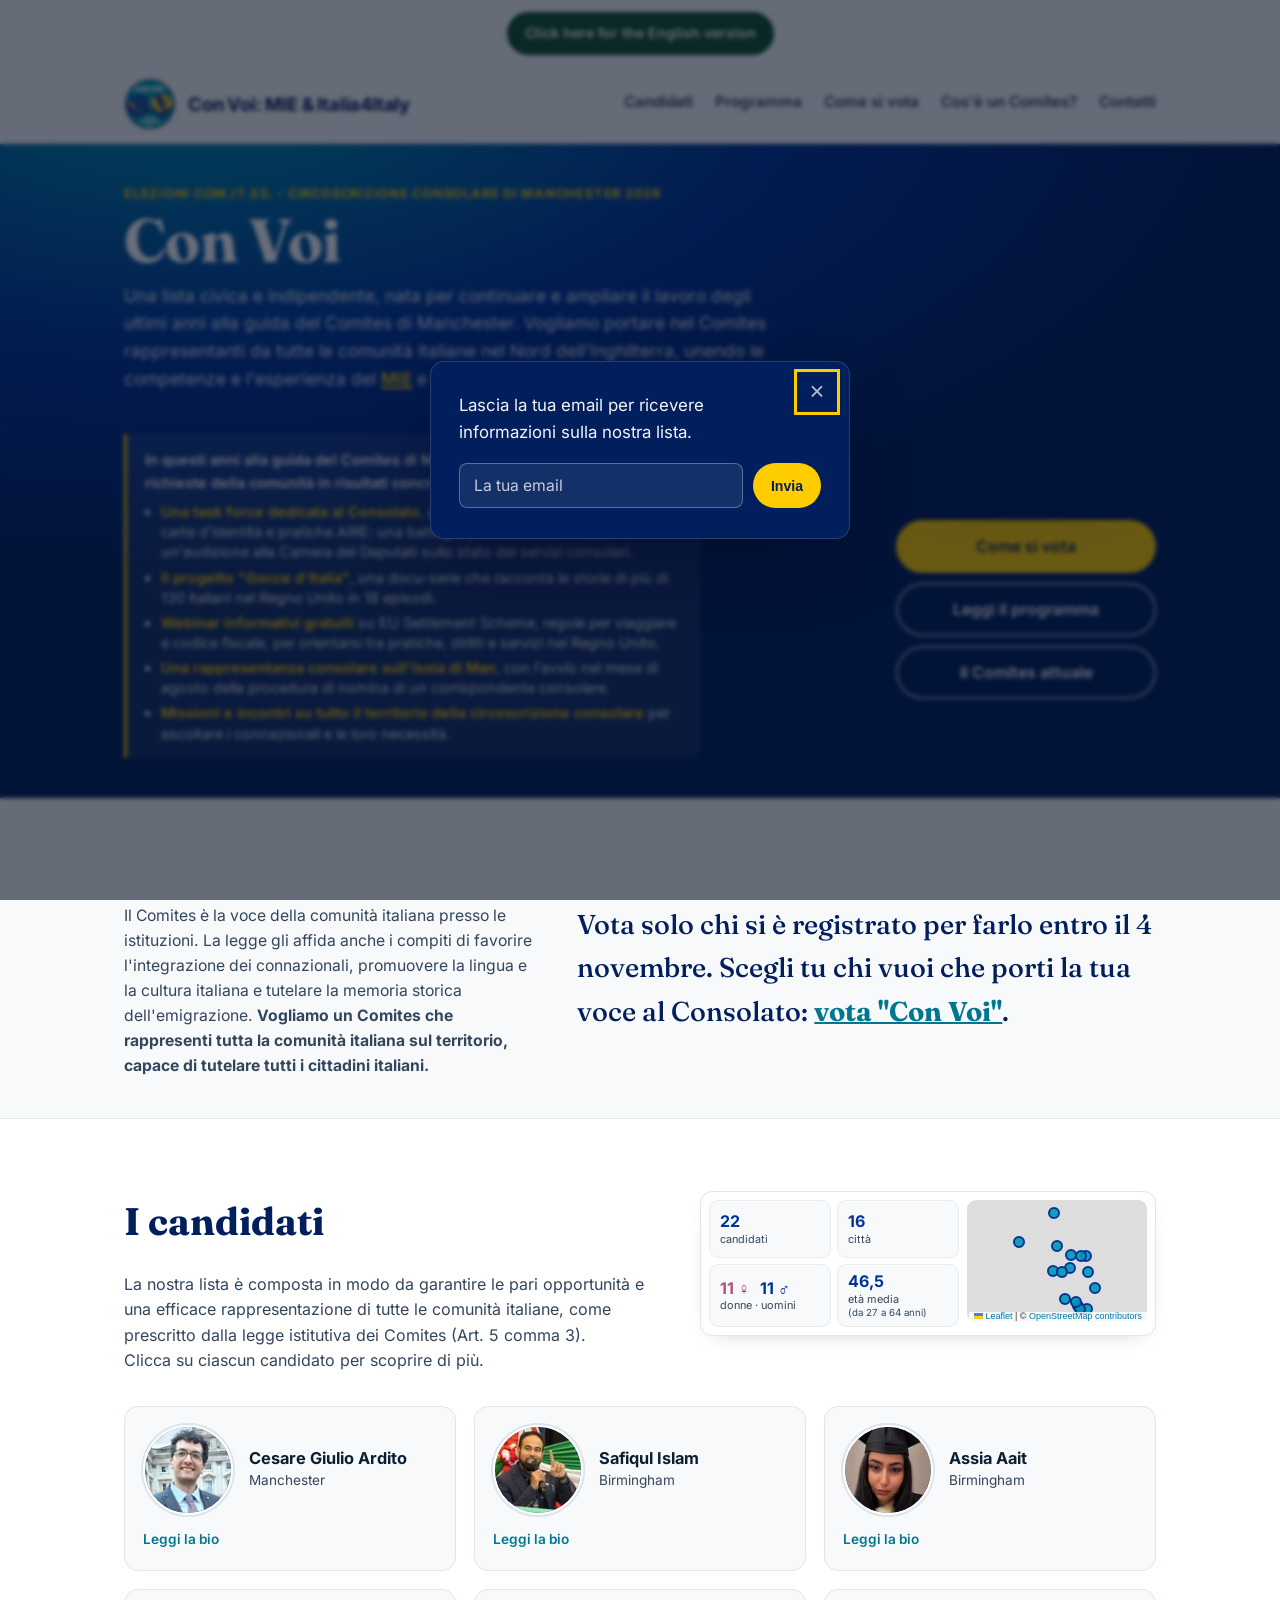
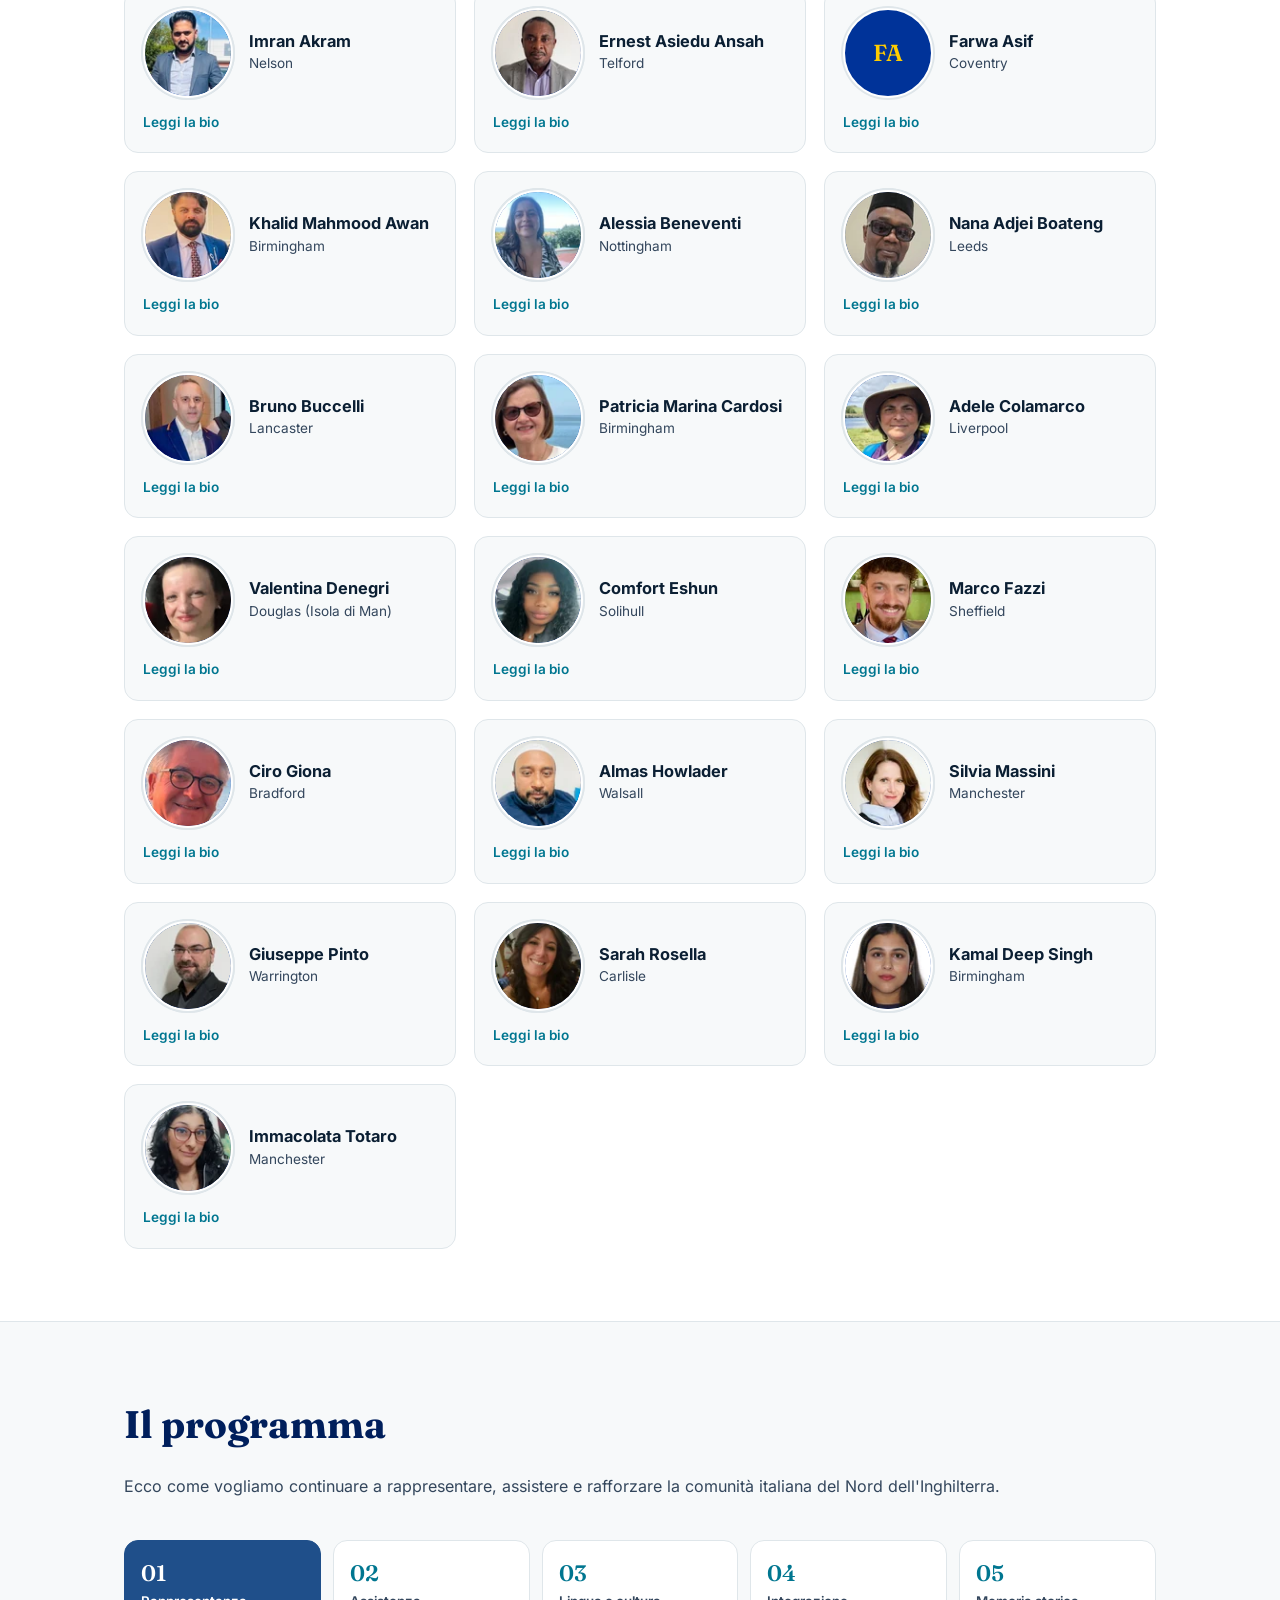
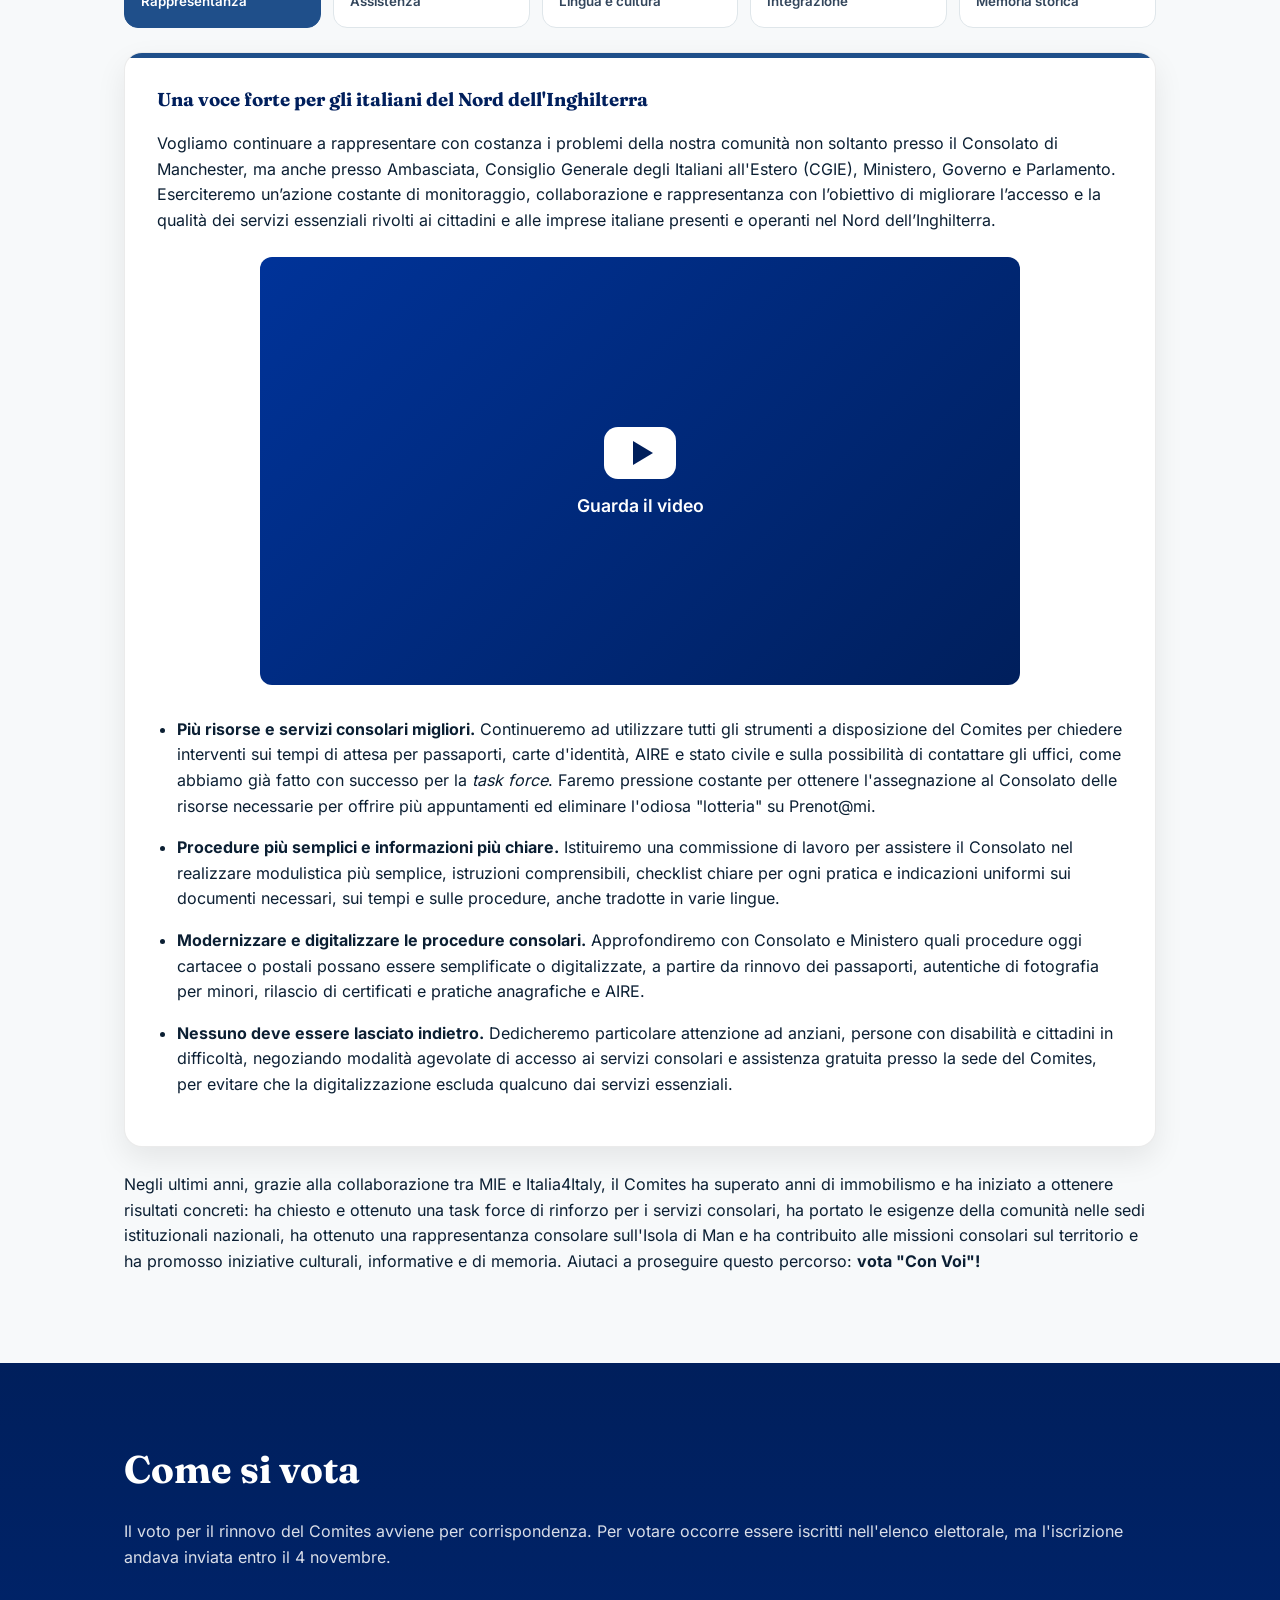
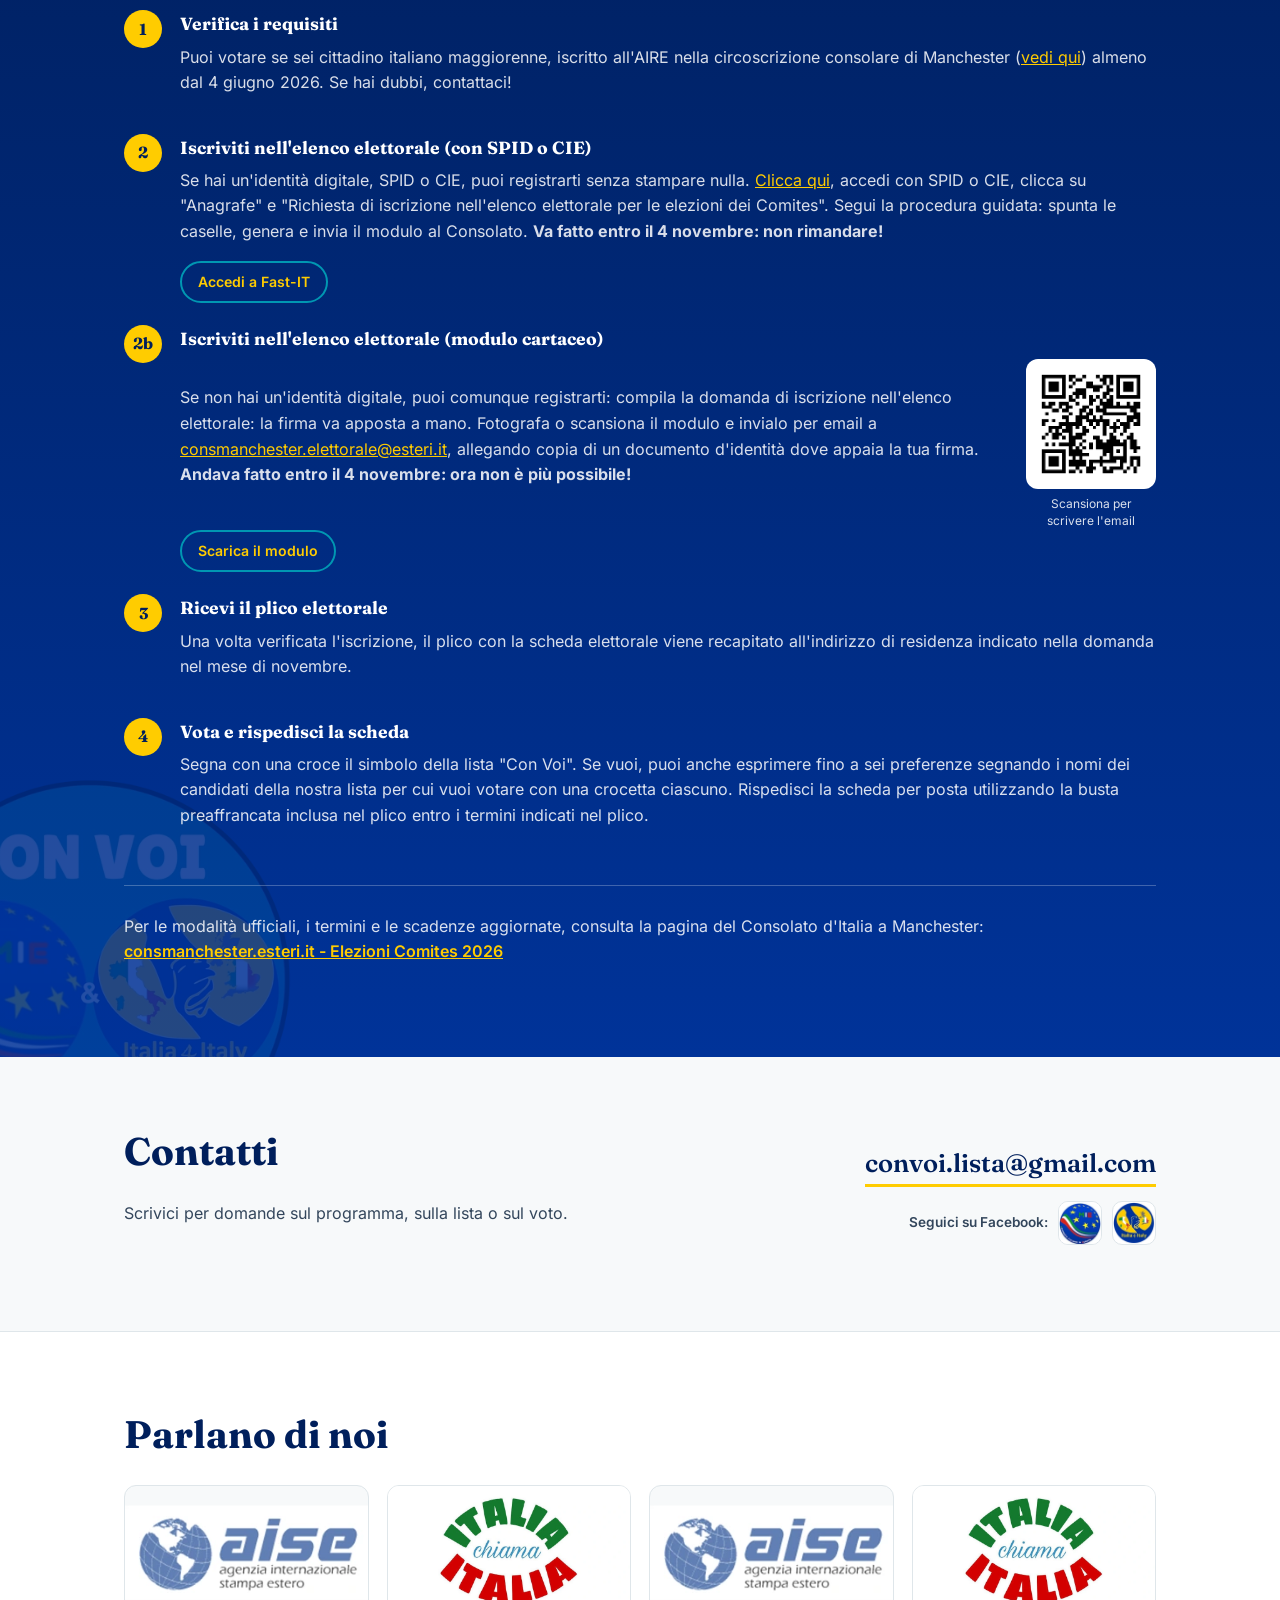
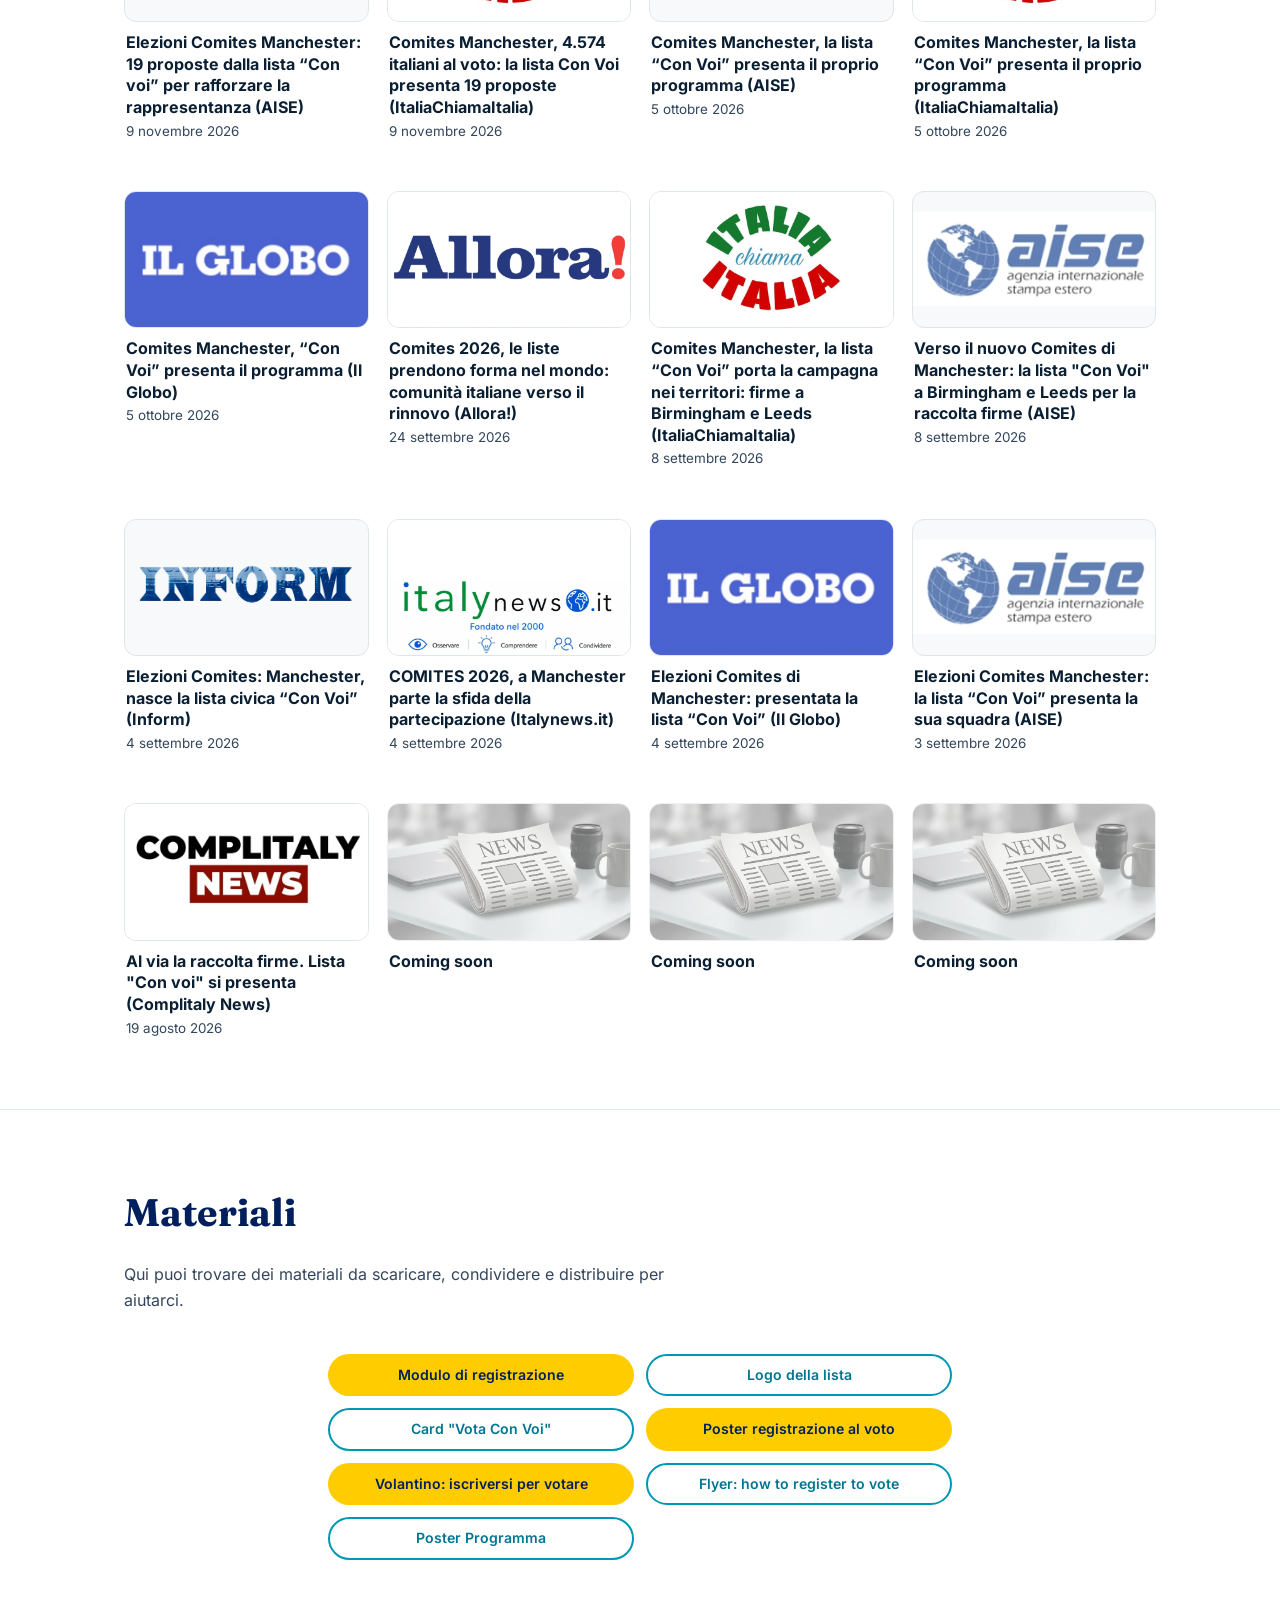
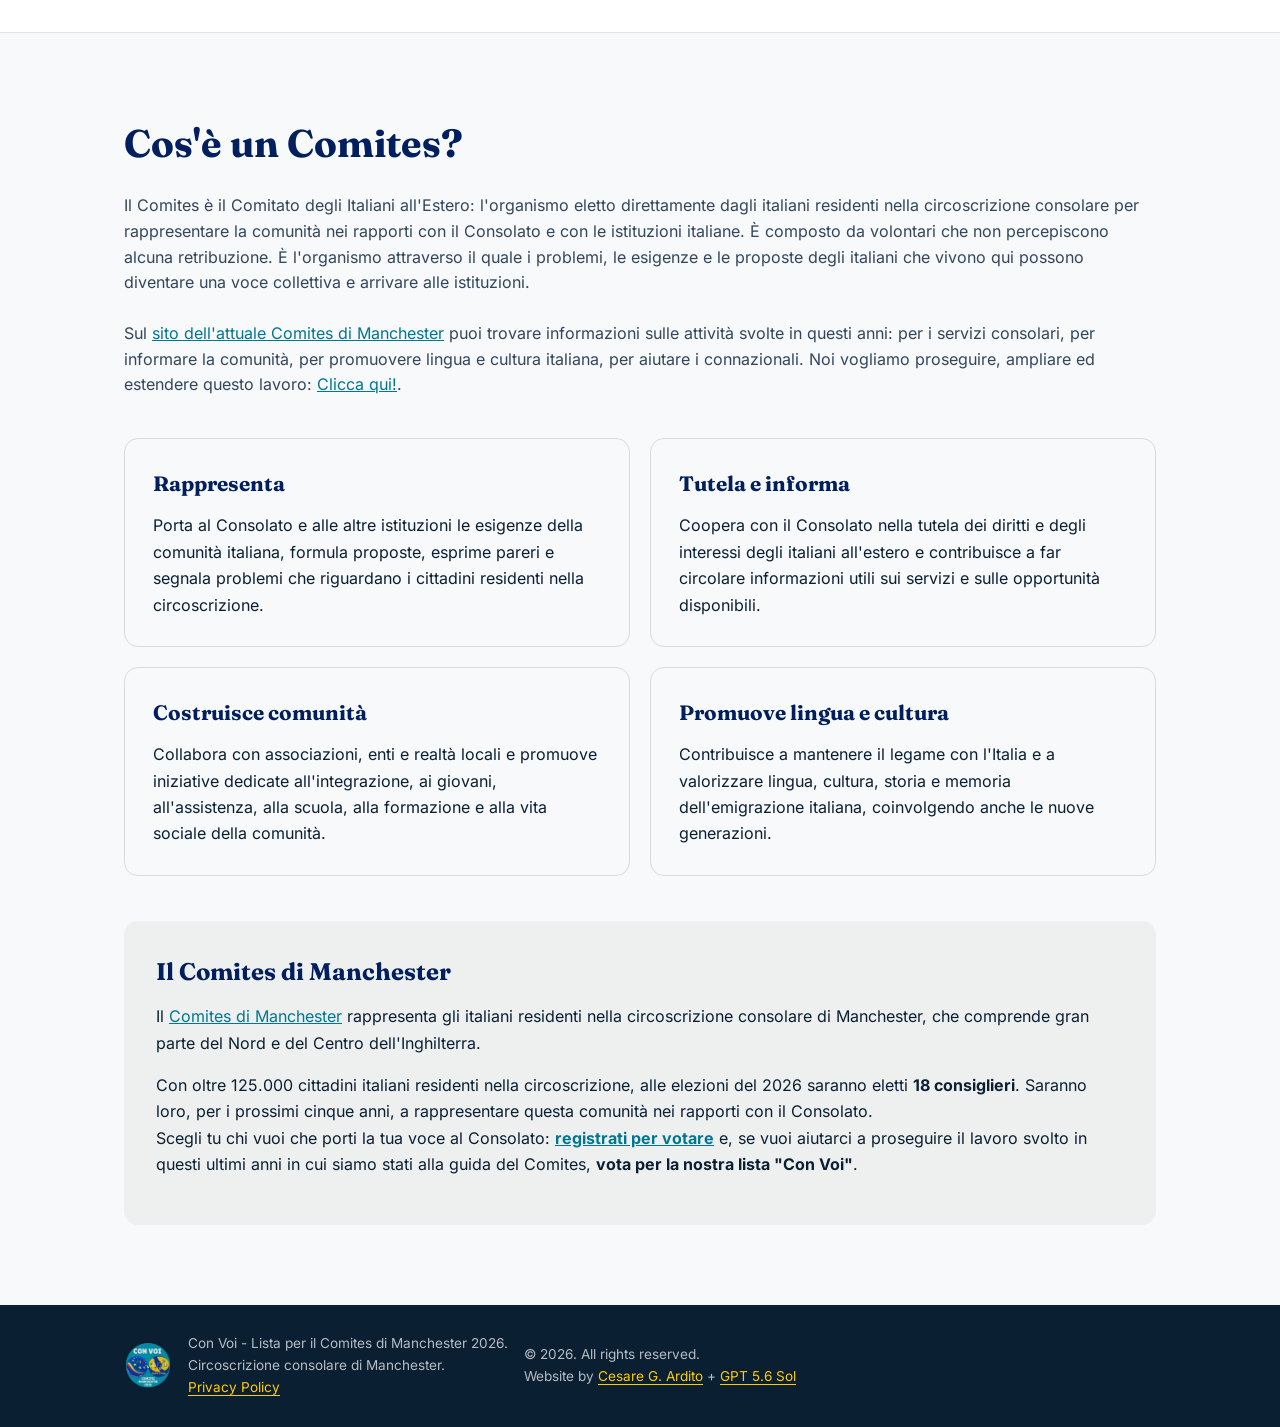
==== commit 00b2ae7a: "Add files via upload" ====
--- a/index.html
+++ b/index.html
@@ -536,6 +536,25 @@
 
             <div class="press-gallery">
  
+ <a class="press-card" href="https://www.aise.it/comitescgie/elezioni-comites-manchester-19-proposte-dalla-lista-con-voi-per-rafforzare-la-rappresentanza/239268/119" target="_blank" rel="noopener">
+  <div class="press-thumb" aria-hidden="true"><img src="assets/optimized/aise.webp" alt="" width="278" height="166" loading="lazy" decoding="async"></div>
+  <p class="press-caption">
+    <span>Elezioni Comites Manchester: 19 proposte dalla lista “Con voi” per rafforzare la rappresentanza (AISE)</span>
+    <time datetime="2026-11-09">9 novembre 2026</time>
+  </p>
+</a>
+
+
+   <a class="press-card" href="https://www.italiachiamaitalia.it/comites-manchester-4-574-italiani-al-voto-la-lista-con-voi-presenta-19-proposte/" target="_blank" rel="noopener">
+  <div class="press-thumb" aria-hidden="true"><img src="assets/optimized/italiachiamaitalia.webp" alt="" width="774" height="447" loading="lazy" decoding="async"></div>
+  <p class="press-caption">
+    <span>Comites Manchester, 4.574 italiani al voto: la lista Con Voi presenta 19 proposte (ItaliaChiamaItalia)</span>
+    <time datetime="2026-11-09">9 novembre 2026</time>
+  </p>
+</a>
+ 
+
+
   <a class="press-card" href="https://www.aise.it/comitescgie/comites-manchester-la-lista-con-voi-presenta-il-programma/237865/119" target="_blank" rel="noopener">
   <div class="press-thumb" aria-hidden="true"><img src="assets/optimized/aise.webp" alt="" width="278" height="166" loading="lazy" decoding="async"></div>
   <p class="press-caption">
@@ -553,21 +572,6 @@
   </p>
 </a>
  
-<a class="press-card" href="https://ilglobo.com/news/comites-manchester-con-voi-presenta-il-programma-152504/" target="_blank" rel="noopener">
-  <div class="press-thumb" aria-hidden="true"><img src="assets/optimized/ilglobo.webp" alt="" width="502" height="278" loading="lazy" decoding="async"></div>
-  <p class="press-caption">
-    <span>Comites Manchester, “Con Voi” presenta il programma (Il Globo)</span>
-    <time datetime="2026-10-05">5 ottobre 2026</time>
-  </p>
-</a>
-    
- <a class="press-card" href="https://alloranews.com/italiani-nel-mondo/comites-2026-le-liste-prendono-forma-nel-mondo-comunita-italiane-verso-il-rinnovo" target="_blank" rel="noopener">
-  <div class="press-thumb" aria-hidden="true"><img src="assets/optimized/allora.webp" alt="" width="800" height="458" loading="lazy" decoding="async"></div>
-  <p class="press-caption">
-    <span>Comites 2026, le liste prendono forma nel mondo: comunità italiane verso il rinnovo (Allora!)</span>
-    <time datetime="2026-09-24">24 settembre 2026</time>
-  </p>
-</a>
 
 
 
@@ -577,6 +581,21 @@
 </div>
 <br><br>
 <div class="press-gallery">
+<a class="press-card" href="https://ilglobo.com/news/comites-manchester-con-voi-presenta-il-programma-152504/" target="_blank" rel="noopener">
+  <div class="press-thumb" aria-hidden="true"><img src="assets/optimized/ilglobo.webp" alt="" width="502" height="278" loading="lazy" decoding="async"></div>
+  <p class="press-caption">
+    <span>Comites Manchester, “Con Voi” presenta il programma (Il Globo)</span>
+    <time datetime="2026-10-05">5 ottobre 2026</time>
+  </p>
+</a>
+    
+ <a class="press-card" href="https://alloranews.com/italiani-nel-mondo/comites-2026-le-liste-prendono-forma-nel-mondo-comunita-italiane-verso-il-rinnovo" target="_blank" rel="noopener">
+  <div class="press-thumb" aria-hidden="true"><img src="assets/optimized/allora.webp" alt="" width="800" height="458" loading="lazy" decoding="async"></div>
+  <p class="press-caption">
+    <span>Comites 2026, le liste prendono forma nel mondo: comunità italiane verso il rinnovo (Allora!)</span>
+    <time datetime="2026-09-24">24 settembre 2026</time>
+  </p>
+</a>
 
      <a class="press-card" href="https://www.italiachiamaitalia.it/comites-manchester-con-voi-birmingham-leeds-firme/" target="_blank" rel="noopener">
   <div class="press-thumb" aria-hidden="true"><img src="assets/optimized/italiachiamaitalia.webp" alt="" width="774" height="447" loading="lazy" decoding="async"></div>
@@ -595,6 +614,13 @@
   </p>
 </a>
 
+     
+     </div>  
+
+
+<br><br>
+
+    <div class="press-gallery">
 <a class="press-card" href="https://comunicazioneinform.it/elezioni-comites-manchester-nasce-la-lista-civica-con-voi/" target="_blank" rel="noopener">
   <div class="press-thumb" aria-hidden="true"><img src="assets/optimized/comunica.webp" alt="" width="558" height="331" loading="lazy" decoding="async"></div>
   <p class="press-caption">
@@ -610,13 +636,8 @@
     <time datetime="2026-09-04">4 settembre 2026</time>
   </p>
 </a>
-     
-     </div>  
-
-
-<br><br>
-
-    <div class="press-gallery">
+
+
 <a class="press-card" href="https://ilglobo.com/news/elezioni-comites-di-manchester-presentata-la-lista-con-voi-151056/" target="_blank" rel="noopener">
   <div class="press-thumb" aria-hidden="true"><img src="assets/optimized/ilglobo.webp" alt="" width="502" height="278" loading="lazy" decoding="async"></div>
   <p class="press-caption">
@@ -634,6 +655,8 @@
   </p>
 </a>
 
+      </div><br><br>
+    <div class="press-gallery">
 
   <a class="press-card" href="https://www.complitaly.uk/notizie/com-it-es-al-via-la-raccolta-firme-lista-con-voi-si-presenta" target="_blank" rel="noopener">
   <div class="press-thumb" aria-hidden="true"><img src="assets/optimized/complitaly.webp" alt="" width="628" height="336" loading="lazy" decoding="async"></div>
@@ -648,7 +671,14 @@
           <div class="press-thumb" aria-hidden="true"><img src="assets/optimized/news.webp" alt="" width="1024" height="572" loading="lazy" decoding="async"></div>
           <p class="press-caption"><span>Coming soon</span></p>
         </article>
-
+<article class="press-card press-placeholder">
+          <div class="press-thumb" aria-hidden="true"><img src="assets/optimized/news.webp" alt="" width="1024" height="572" loading="lazy" decoding="async"></div>
+          <p class="press-caption"><span>Coming soon</span></p>
+        </article>
+<article class="press-card press-placeholder">
+          <div class="press-thumb" aria-hidden="true"><img src="assets/optimized/news.webp" alt="" width="1024" height="572" loading="lazy" decoding="async"></div>
+          <p class="press-caption"><span>Coming soon</span></p>
+        </article>
 
       </div>
     </div>
